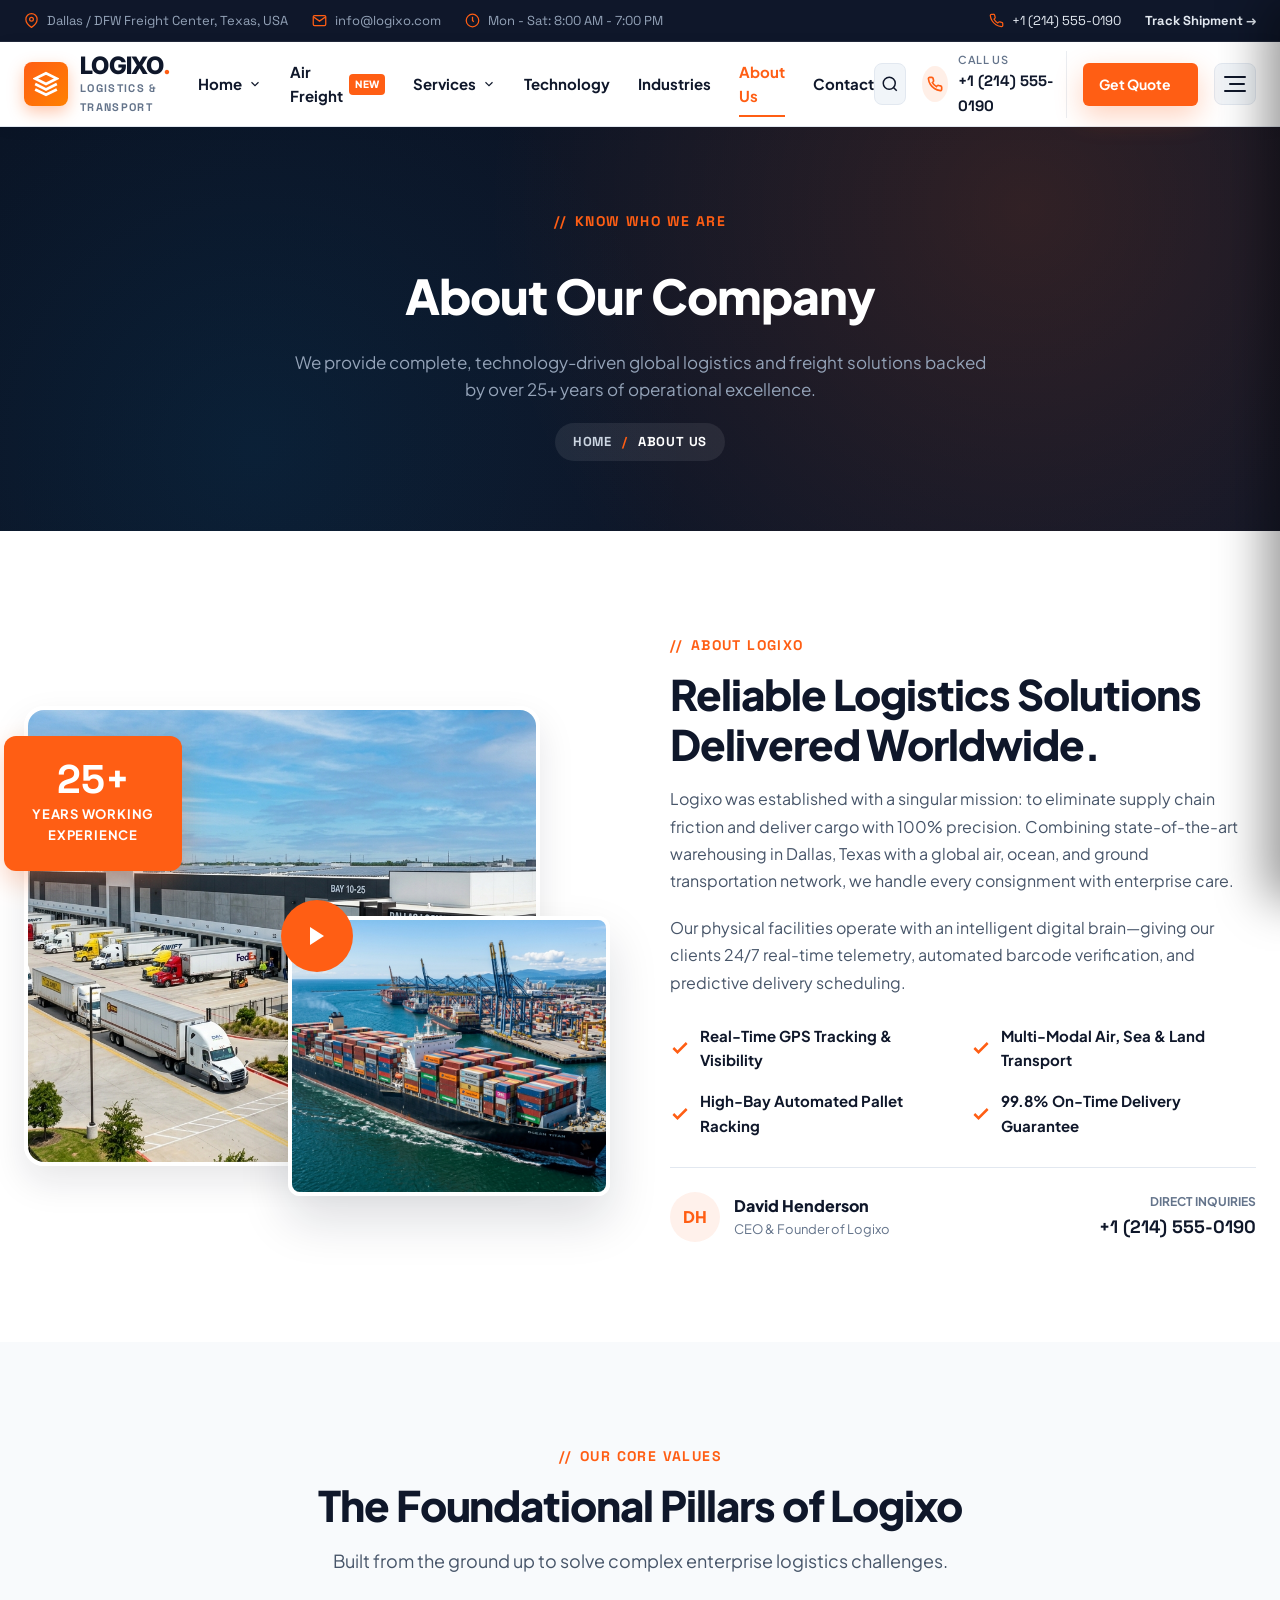
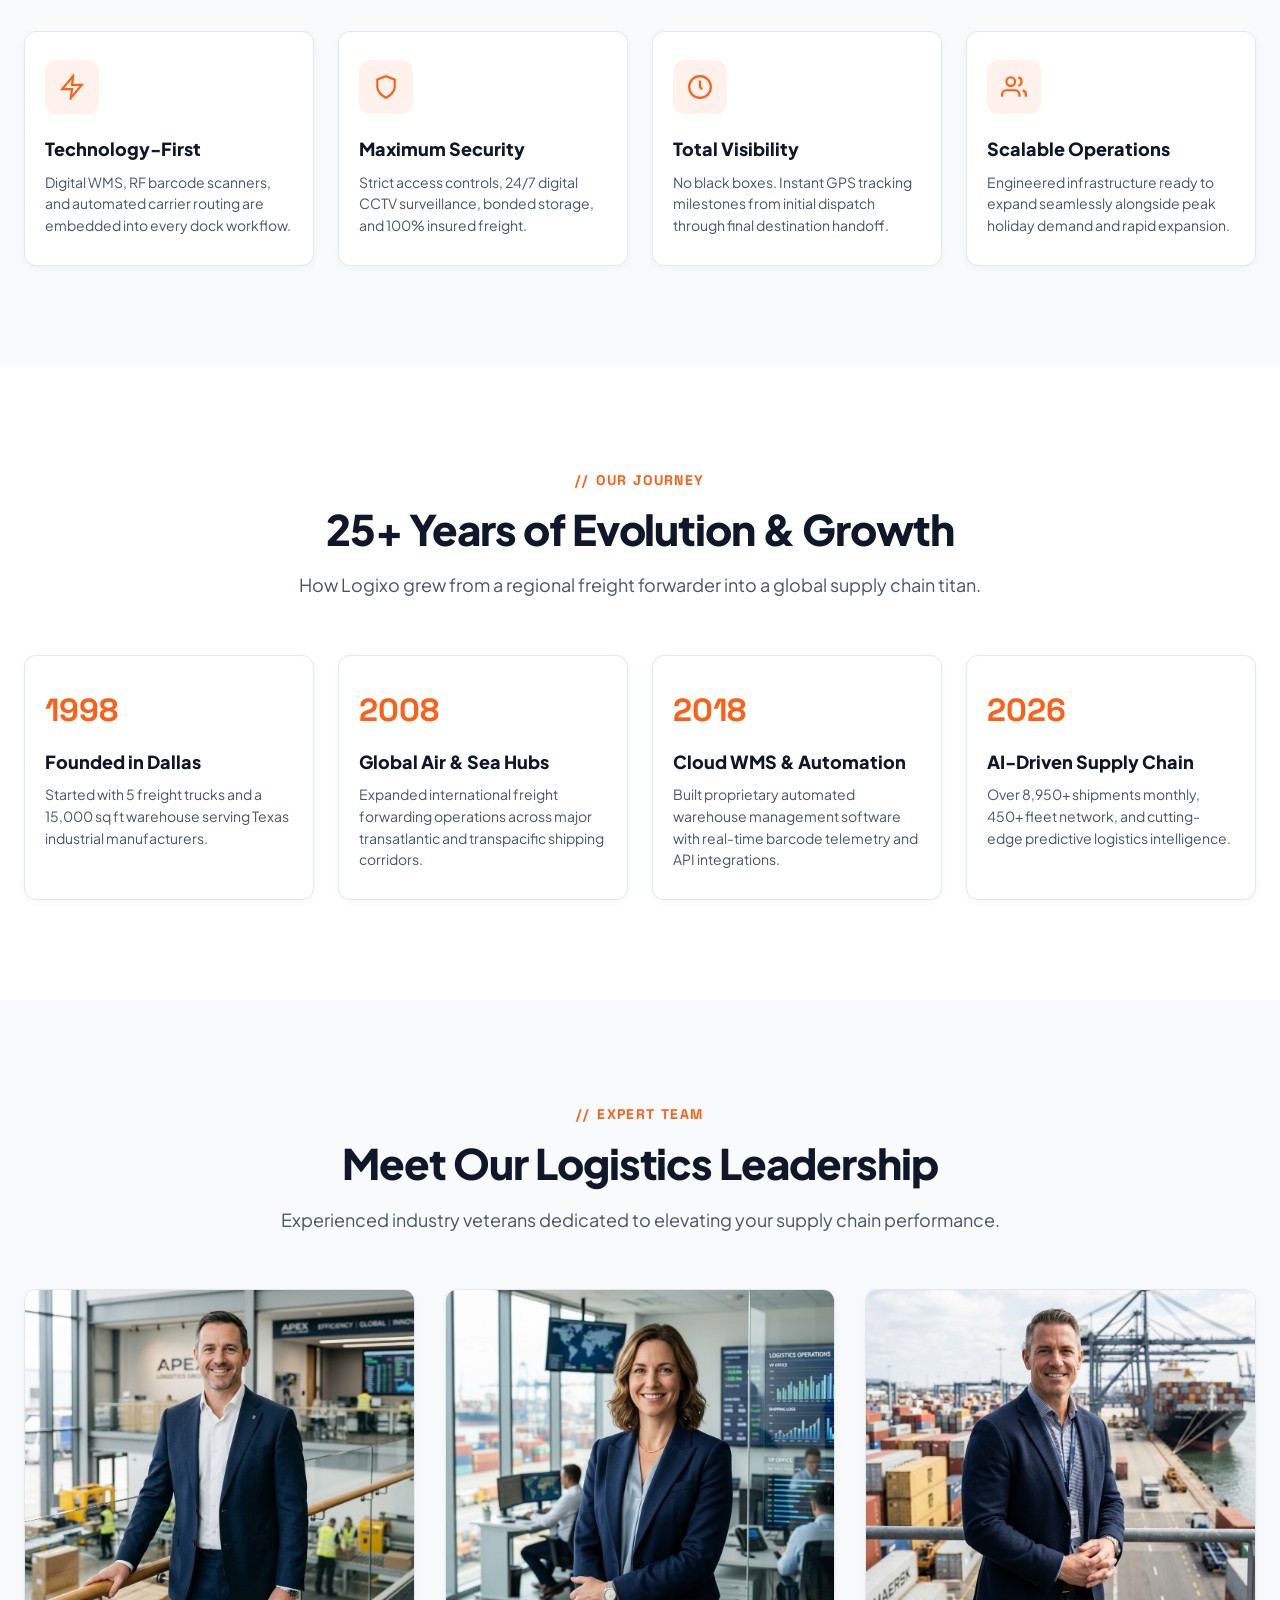
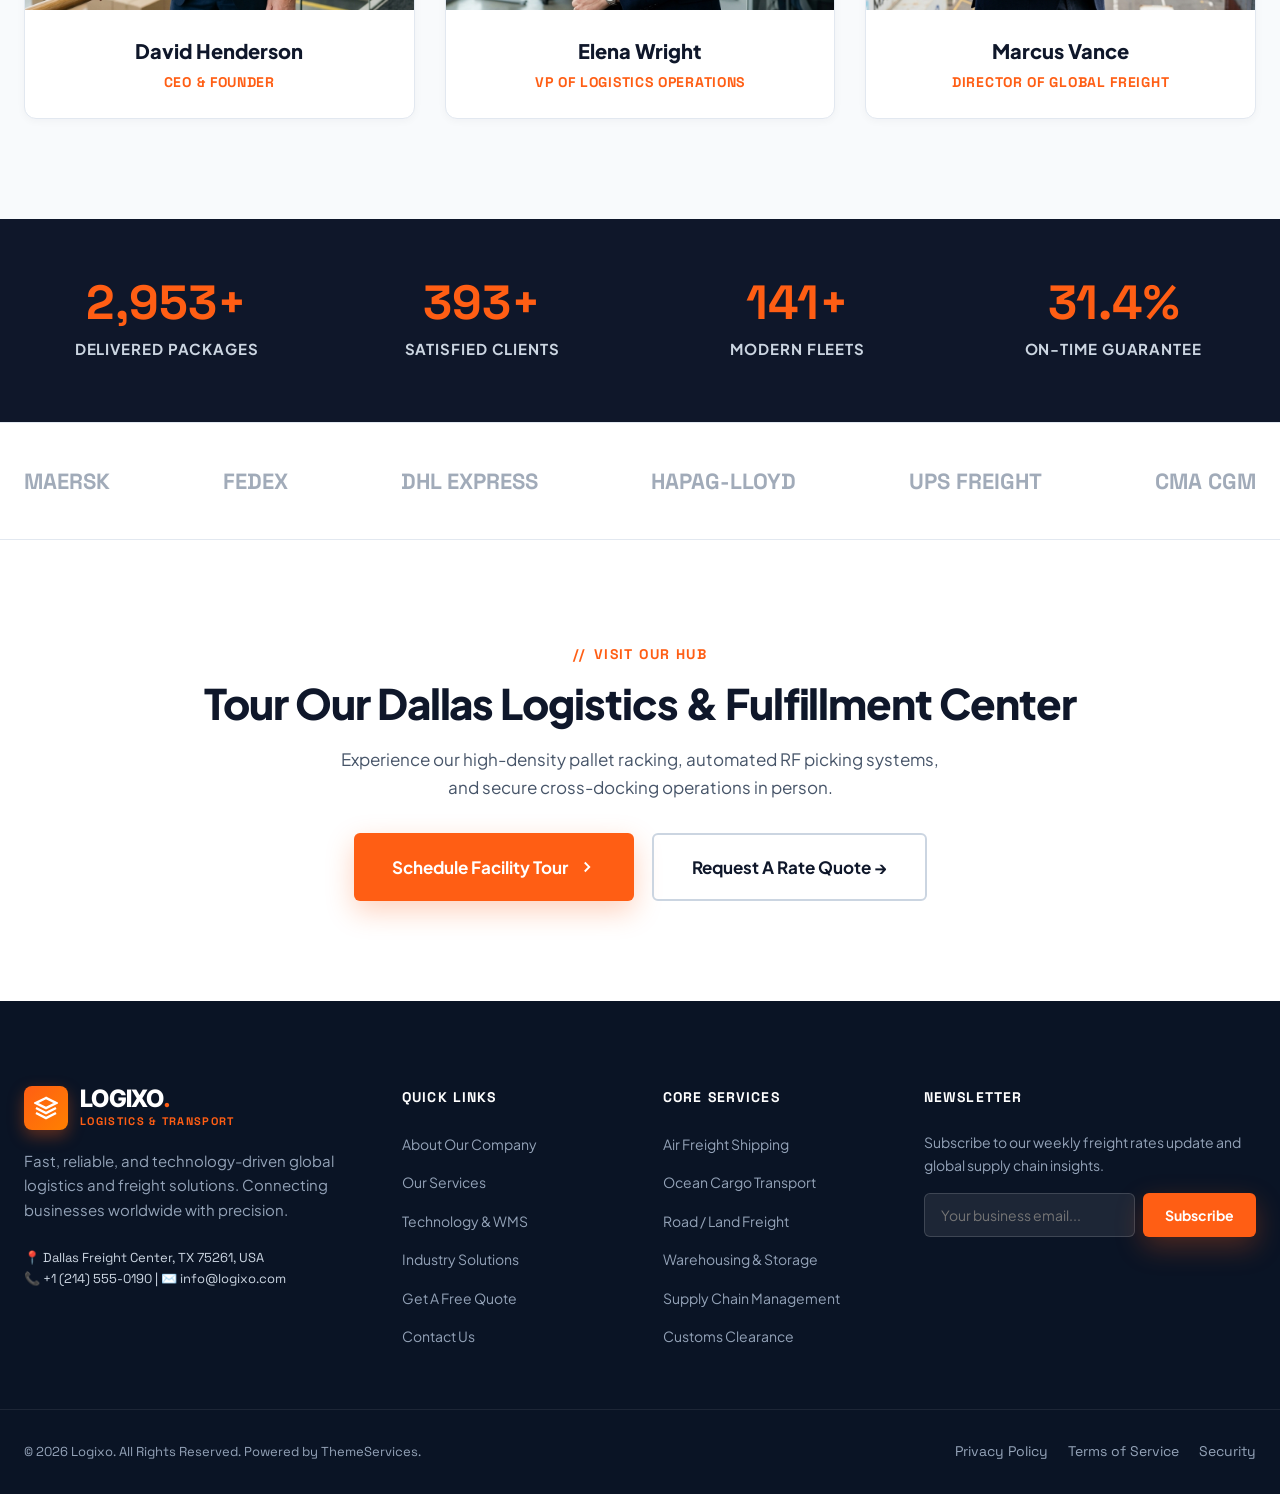
==== about.html @ 50c1a4bb "feat: Fix header UX, hover bridge, sticky transitions, responsive nav, and add FreightExpress Air Fr" ====
<!DOCTYPE html>
<html lang="en">
<head>
  <meta charset="UTF-8">
  <meta name="viewport" content="width=device-width, initial-scale=1.0">
  <title>About Us | Logixo - Logistics & Transportation HTML Template</title>
  <meta name="description" content="Logixo is a premier global logistics, freight forwarding, and warehousing provider with over 25+ years of dedicated supply chain expertise.">
  <link rel="stylesheet" href="css/style.css">
  <link rel="icon" type="image/svg+xml" href="data:image/svg+xml,<svg xmlns='http://www.w3.org/2000/svg' viewBox='0 0 24 24' fill='%23FF5E14'><path d='M20 7l-8-4-8 4 8 4 8-4zm0 6l-8 4-8-4m16 4l-8 4-8-4'/></svg>">
</head>
<body>

  <!-- ================= TOPBAR ================= -->
  <aside class="topbar">
    <div class="container topbar-content">
      <div class="topbar-left">
        <div class="topbar-item">
          <svg viewBox="0 0 24 24" fill="none" stroke="currentColor" stroke-width="2"><path d="M21 10c0 7-9 13-9 13s-9-6-9-13a9 9 0 0118 0z"></path><circle cx="12" cy="10" r="3"></circle></svg>
          <span>Dallas / DFW Freight Center, Texas, USA</span>
        </div>
        <div class="topbar-item">
          <svg viewBox="0 0 24 24" fill="none" stroke="currentColor" stroke-width="2"><path d="M4 4h16c1.1 0 2 .9 2 2v12c0 1.1-.9 2-2 2H4c-1.1 0-2-.9-2-2V6c0-1.1.9-2 2-2z"></path><polyline points="22,6 12,13 2,6"></polyline></svg>
          <span>info@logixo.com</span>
        </div>
        <div class="topbar-item">
          <svg viewBox="0 0 24 24" fill="none" stroke="currentColor" stroke-width="2"><circle cx="12" cy="12" r="10"></circle><polyline points="12 6 12 12 14 14"></polyline></svg>
          <span>Mon - Sat: 8:00 AM - 7:00 PM</span>
        </div>
      </div>
      <div class="topbar-right">
        <div class="topbar-item">
          <svg viewBox="0 0 24 24" fill="none" stroke="currentColor" stroke-width="2"><path d="M22 16.92v3a2 2 0 01-2.18 2 19.79 19.79 0 01-8.63-3.07 19.5 19.5 0 01-6-6 19.79 19.79 0 01-3.07-8.67A2 2 0 014.11 2h3a2 2 0 012 1.72 12.84 12.84 0 00.7 2.81 2 2 0 01-.45 2.11L8.09 9.91a16 16 0 006 6l1.27-1.27a2 2 0 012.11-.45 12.84 12.84 0 002.81.7A2 2 0 0122 16.92z"></path></svg>
          <a href="tel:+12145550190" class="topbar-link">+1 (214) 555-0190</a>
        </div>
        <a href="quote.html" class="topbar-link highlight-primary" style="font-weight: 700;">Track Shipment &rarr;</a>
      </div>
    </div>
  </aside>

  <!-- ================= MAIN HEADER NAVIGATION ================= -->
  <header class="site-header">
    <div class="container navbar">
      <a href="index.html" class="brand-logo" aria-label="Logixo Home">
        <div class="logo-icon">
          <svg width="26" height="26" viewBox="0 0 24 24" fill="none" stroke="currentColor" stroke-width="2.5"><polygon points="12 2 2 7 12 12 22 7 12 2"></polygon><polyline points="2 17 12 22 22 17"></polyline><polyline points="2 12 12 17 22 12"></polyline></svg>
        </div>
        <div class="logo-text">
          <span class="logo-title">LOGIXO<span>.</span></span>
          <span class="logo-subtitle">Logistics & Transport</span>
        </div>
      </a>

      <nav class="nav-menu" aria-label="Primary Navigation">
        <div class="nav-item-has-dropdown">
          <a href="index.html" class="nav-link">
            Home
            <svg width="14" height="14" viewBox="0 0 24 24" fill="none" stroke="currentColor" stroke-width="2"><polyline points="6 9 12 15 18 9"></polyline></svg>
          </a>
          <div class="nav-dropdown">
            <a href="index.html" class="nav-dropdown-item">Main Home (Logixo Layout)</a>
            <a href="air-freight.html" class="nav-dropdown-item">Air Freight (FreightExpress Layout)</a>
            <a href="services.html#ocean" class="nav-dropdown-item">Ocean Cargo Shipping</a>
            <a href="services.html#road" class="nav-dropdown-item">Road & Land Transport</a>
          </div>
        </div>

        <a href="air-freight.html" class="nav-link">
          Air Freight
          <span class="nav-badge-hot">New</span>
        </a>

        <div class="nav-item-has-dropdown">
          <a href="services.html" class="nav-link">
            Services
            <svg width="14" height="14" viewBox="0 0 24 24" fill="none" stroke="currentColor" stroke-width="2"><polyline points="6 9 12 15 18 9"></polyline></svg>
          </a>
          <div class="nav-dropdown">
            <a href="air-freight.html" class="nav-dropdown-item">Air Freight Transportation</a>
            <a href="services.html#ocean" class="nav-dropdown-item">Ocean Cargo Shipping</a>
            <a href="services.html#road" class="nav-dropdown-item">Road / Land Transport</a>
            <a href="services.html#warehousing" class="nav-dropdown-item">Warehousing & Storage</a>
            <a href="services.html#supplychain" class="nav-dropdown-item">Supply Chain Management</a>
            <a href="services.html#brokerage" class="nav-dropdown-item">Customs Brokerage</a>
          </div>
        </div>

        <a href="technology.html" class="nav-link">Technology</a>
        <a href="industries.html" class="nav-link">Industries</a>
        <a href="about.html" class="nav-link active">About Us</a>
        <a href="contact.html" class="nav-link">Contact</a>
      </nav>

      <div class="header-actions">
        <!-- Search Trigger Button -->
        <button class="header-icon-btn header-search-btn" id="headerSearchBtn" aria-label="Search">
          <svg width="18" height="18" viewBox="0 0 24 24" fill="none" stroke="currentColor" stroke-width="2"><circle cx="11" cy="11" r="8"></circle><line x1="21" y1="21" x2="16.65" y2="16.65"></line></svg>
        </button>

        <!-- Hotline Phone -->
        <div class="header-phone-box">
          <div class="header-phone-icon">
            <svg width="16" height="16" viewBox="0 0 24 24" fill="none" stroke="currentColor" stroke-width="2.5"><path d="M22 16.92v3a2 2 0 01-2.18 2 19.79 19.79 0 01-8.63-3.07 19.5 19.5 0 01-6-6 19.79 19.79 0 01-3.07-8.67A2 2 0 014.11 2h3a2 2 0 012 1.72 12.84 12.84 0 00.7 2.81 2 2 0 01-.45 2.11L8.09 9.91a16 16 0 006 6l1.27-1.27a2 2 0 012.11-.45 12.84 12.84 0 002.81.7A2 2 0 0122 16.92z"></path></svg>
          </div>
          <div class="header-phone-text">
            <span class="phone-label">Call Us</span>
            <a href="tel:+12145550190" class="phone-number">+1 (214) 555-0190</a>
          </div>
        </div>

        <a href="quote.html" class="btn btn-primary btn-sm">
          <span>Get Quote</span>
          <svg width="14" height="14" viewBox="0 0 24 24" fill="none" stroke="currentColor" stroke-width="2.5"><polyline points="9 18 15 12 9 6"></polyline></svg>
        </a>

        <!-- Side-Area Hamburger Drawer Trigger -->
        <button class="header-icon-btn side-toggle-btn" id="sideAreaToggle" aria-label="Open Side Panel">
          <span class="side-toggle-line"></span>
          <span class="side-toggle-line"></span>
          <span class="side-toggle-line"></span>
        </button>

        <button class="mobile-menu-btn" id="mobileMenuToggle" aria-label="Toggle navigation">
          <svg width="24" height="24" viewBox="0 0 24 24" fill="none" stroke="currentColor" stroke-width="2"><line x1="3" y1="12" x2="21" y2="12"></line><line x1="3" y1="6" x2="21" y2="6"></line><line x1="3" y1="18" x2="21" y2="18"></line></svg>
        </button>
      </div>
    </div>
  </header>

  <!-- ================= SEARCH MODAL OVERLAY ================= -->
  <div class="search-modal-overlay" id="searchModalOverlay">
    <div class="search-modal-container">
      <button class="search-modal-close-btn" id="searchModalClose" aria-label="Close Search">
        <svg width="20" height="20" viewBox="0 0 24 24" fill="none" stroke="currentColor" stroke-width="2"><line x1="18" y1="6" x2="6" y2="18"></line><line x1="6" y1="6" x2="18" y2="18"></line></svg>
      </button>
      <form id="headerSearchForm">
        <div class="search-input-group">
          <input type="text" class="search-input-field" id="headerSearchInput" placeholder="Search logistics services, flights, ocean tracking..." autocomplete="off">
          <button type="submit" class="search-submit-btn" aria-label="Submit search">
            <svg width="28" height="28" viewBox="0 0 24 24" fill="none" stroke="currentColor" stroke-width="2.5"><circle cx="11" cy="11" r="8"></circle><line x1="21" y1="21" x2="16.65" y2="16.65"></line></svg>
          </button>
        </div>
      </form>
      <div class="search-suggestions">
        <span style="color: #FFFFFF; font-size: 0.8125rem; font-weight: 700; text-transform: uppercase;">Popular:</span>
        <button class="search-suggestion-pill">Air Freight</button>
        <button class="search-suggestion-pill">Ocean Cargo</button>
        <button class="search-suggestion-pill">Warehousing</button>
        <button class="search-suggestion-pill">Instant Quote</button>
      </div>
    </div>
  </div>

  <!-- ================= SIDE-AREA SLIDING DRAWER ================= -->
  <div class="side-area-backdrop" id="sideAreaBackdrop"></div>
  <aside class="side-area-drawer" id="sideAreaDrawer">
    <div>
      <button class="side-area-close-btn" id="sideAreaClose" aria-label="Close Side Drawer">
        <svg width="20" height="20" viewBox="0 0 24 24" fill="none" stroke="currentColor" stroke-width="2"><line x1="18" y1="6" x2="6" y2="18"></line><line x1="6" y1="6" x2="18" y2="18"></line></svg>
      </button>

      <div class="side-area-header">
        <div class="brand-logo">
          <div class="logo-icon">
            <svg width="24" height="24" viewBox="0 0 24 24" fill="none" stroke="currentColor" stroke-width="2.5"><polygon points="12 2 2 7 12 12 22 7 12 2"></polygon><polyline points="2 17 12 22 22 17"></polyline><polyline points="2 12 12 17 22 12"></polyline></svg>
          </div>
          <div class="logo-text">
            <span class="logo-title">LOGIXO<span>.</span></span>
          </div>
        </div>
        <p class="side-area-description">
          Global supply chain management, next-gen air express logistics, high-capacity ocean shipping, and smart WMS warehousing.
        </p>
      </div>

      <nav class="side-area-nav">
        <a href="index.html"><span>Main Home (Logixo)</span> <span>&rarr;</span></a>
        <a href="air-freight.html" style="color: var(--color-primary);"><span>Air Freight (FreightExpress)</span> <span>&rarr;</span></a>
        <a href="services.html"><span>Services Directory</span> <span>&rarr;</span></a>
        <a href="technology.html"><span>Autonomous AI Technology</span> <span>&rarr;</span></a>
        <a href="industries.html"><span>Industry Solutions</span> <span>&rarr;</span></a>
        <a href="about.html"><span>About Leadership Team</span> <span>&rarr;</span></a>
        <a href="contact.html"><span>Contact & Support</span> <span>&rarr;</span></a>
      </nav>

      <div class="side-area-contact-box">
        <div class="side-area-contact-title">Headquarters</div>
        <div class="side-area-contact-item">
          <svg width="16" height="16" viewBox="0 0 24 24" fill="none" stroke="currentColor" stroke-width="2"><path d="M21 10c0 7-9 13-9 13s-9-6-9-13a9 9 0 0118 0z"></path><circle cx="12" cy="10" r="3"></circle></svg>
          <span>DFW Airport Cargo Gateway, Dallas, TX 75261</span>
        </div>
        <div class="side-area-contact-item">
          <svg width="16" height="16" viewBox="0 0 24 24" fill="none" stroke="currentColor" stroke-width="2"><path d="M22 16.92v3a2 2 0 01-2.18 2 19.79 19.79 0 01-8.63-3.07 19.5 19.5 0 01-6-6 19.79 19.79 0 01-3.07-8.67A2 2 0 014.11 2h3a2 2 0 012 1.72 12.84 12.84 0 00.7 2.81 2 2 0 01-.45 2.11L8.09 9.91a16 16 0 006 6l1.27-1.27a2 2 0 012.11-.45 12.84 12.84 0 002.81.7A2 2 0 0122 16.92z"></path></svg>
          <a href="tel:+12145550190" style="color: #FFFFFF; font-weight: 700;">+1 (214) 555-0190</a>
        </div>
        <div class="side-area-contact-item">
          <svg width="16" height="16" viewBox="0 0 24 24" fill="none" stroke="currentColor" stroke-width="2"><path d="M4 4h16c1.1 0 2 .9 2 2v12c0 1.1-.9 2-2 2H4c-1.1 0-2-.9-2-2V6c0-1.1.9-2 2-2z"></path><polyline points="22,6 12,13 2,6"></polyline></svg>
          <span>info@logixo.com</span>
        </div>
      </div>
    </div>

    <div>
      <div class="side-area-socials">
        <a href="https://linkedin.com" target="_blank" class="side-social-link" aria-label="LinkedIn">
          <svg width="16" height="16" viewBox="0 0 24 24" fill="none" stroke="currentColor" stroke-width="2"><path d="M16 8a6 6 0 0 1 6 6v7h-4v-7a2 2 0 0 0-2-2 2 2 0 0 0-2 2v7h-4v-7a6 6 0 0 1 6-6z"></path><rect x="2" y="9" width="4" height="12"></rect><circle cx="4" cy="4" r="2"></circle></svg>
        </a>
        <a href="https://instagram.com" target="_blank" class="side-social-link" aria-label="Instagram">
          <svg width="16" height="16" viewBox="0 0 24 24" fill="none" stroke="currentColor" stroke-width="2"><rect x="2" y="2" width="20" height="20" rx="5" ry="5"></rect><path d="M16 11.37A4 4 0 1 1 12.63 8 4 4 0 0 1 16 11.37z"></path><line x1="17.5" y1="6.5" x2="17.51" y2="6.5"></line></svg>
        </a>
        <a href="https://facebook.com" target="_blank" class="side-social-link" aria-label="Facebook">
          <svg width="16" height="16" viewBox="0 0 24 24" fill="none" stroke="currentColor" stroke-width="2"><path d="M18 2h-3a5 5 0 0 0-5 5v3H7v4h3v8h4v-8h3l1-4h-4V7a1 1 0 0 1 1-1h3z"></path></svg>
        </a>
      </div>
      <div style="font-size: 0.75rem; color: #64748B; margin-top: 15px;">
        © 2026 Logixo & Warenite. All rights reserved.
      </div>
    </div>
  </aside>

  <!-- Mobile Drawer -->
  <div class="mobile-nav-backdrop" id="mobileNavBackdrop"></div>
  <aside class="mobile-nav-drawer" id="mobileNavDrawer">
    <div style="display: flex; justify-content: space-between; align-items: center;">
      <div class="brand-logo"><span class="logo-title">LOGIXO<span>.</span></span></div>
      <button id="mobileMenuClose" style="background: none; color: var(--color-secondary); cursor: pointer;">
        <svg width="24" height="24" viewBox="0 0 24 24" fill="none" stroke="currentColor" stroke-width="2"><line x1="18" y1="6" x2="6" y2="18"></line><line x1="6" y1="6" x2="18" y2="18"></line></svg>
      </button>
    </div>
    <div style="display: flex; flex-direction: column; gap: 18px; margin-top: 20px;">
      <a href="index.html" class="nav-link">Home (Logixo)</a>
      <a href="air-freight.html" class="nav-link" style="color: var(--color-primary); font-weight: 800;">Air Freight (FreightExpress)</a>
      <a href="services.html" class="nav-link">Services</a>
      <a href="technology.html" class="nav-link">Technology</a>
      <a href="industries.html" class="nav-link">Industries</a>
      <a href="about.html" class="nav-link active">About Us</a>
      <a href="contact.html" class="nav-link">Contact</a>
      <a href="quote.html" class="btn btn-primary" style="margin-top: 10px;">Get a Quote</a>
    </div>
  </aside>

  <!-- ================= INNER PAGE BANNER ================= -->
  <section class="page-header-banner">
    <div class="container page-header-content">
      <div class="sub-title-tag" style="justify-content: center;">
        <span class="tag-slash">//</span> KNOW WHO WE ARE
      </div>
      <h1 class="page-header-title">About Our Company</h1>
      <p class="page-header-desc">
        We provide complete, technology-driven global logistics and freight solutions backed by over 25+ years of operational excellence.
      </p>
      <div class="breadcrumb-trail">
        <a href="index.html">Home</a>
        <span>/</span>
        <span style="color: #FFFFFF;">About Us</span>
      </div>
    </div>
  </section>

  <!-- ================= 01. ABOUT MAIN SECTION ================= -->
  <section class="section-padding about-section">
    <div class="container about-grid">
      <!-- Dual Image Stack with 25+ Experience Box -->
      <div class="about-img-stack reveal">
        <img src="images/dallas_facility.jpg" alt="Logixo Logistics Distribution Center" class="about-main-img">
        <img src="images/logixo_ocean.jpg" alt="Ocean Container Cargo Ship" class="about-sub-img">
        
        <!-- Video Play Trigger -->
        <button class="video-play-btn" aria-label="Play Facility Video Tour">
          <svg width="24" height="24" viewBox="0 0 24 24" fill="currentColor"><polygon points="5 3 19 12 5 21 5 3"></polygon></svg>
        </button>

        <div class="about-experience-box">
          <div class="about-exp-num">25+</div>
          <div class="about-exp-text">Years Working<br>Experience</div>
        </div>
      </div>

      <!-- Content -->
      <div>
        <div class="sub-title-tag">
          <span class="tag-slash">//</span> ABOUT LOGIXO
        </div>
        <h2 class="section-title">Reliable Logistics Solutions Delivered Worldwide.</h2>
        <p style="color: var(--color-text-body); line-height: 1.7; margin-bottom: 20px;">
          Logixo was established with a singular mission: to eliminate supply chain friction and deliver cargo with 100% precision. Combining state-of-the-art warehousing in Dallas, Texas with a global air, ocean, and ground transportation network, we handle every consignment with enterprise care.
        </p>
        <p style="color: var(--color-text-body); line-height: 1.7; margin-bottom: 24px;">
          Our physical facilities operate with an intelligent digital brain—giving our clients 24/7 real-time telemetry, automated barcode verification, and predictive delivery scheduling.
        </p>

        <div class="about-feature-list">
          <div class="about-feature-item">
            <svg viewBox="0 0 24 24" fill="none" stroke="currentColor" stroke-width="3"><polyline points="20 6 9 17 4 12"></polyline></svg>
            <span>Real-Time GPS Tracking & Visibility</span>
          </div>
          <div class="about-feature-item">
            <svg viewBox="0 0 24 24" fill="none" stroke="currentColor" stroke-width="3"><polyline points="20 6 9 17 4 12"></polyline></svg>
            <span>Multi-Modal Air, Sea & Land Transport</span>
          </div>
          <div class="about-feature-item">
            <svg viewBox="0 0 24 24" fill="none" stroke="currentColor" stroke-width="3"><polyline points="20 6 9 17 4 12"></polyline></svg>
            <span>High-Bay Automated Pallet Racking</span>
          </div>
          <div class="about-feature-item">
            <svg viewBox="0 0 24 24" fill="none" stroke="currentColor" stroke-width="3"><polyline points="20 6 9 17 4 12"></polyline></svg>
            <span>99.8% On-Time Delivery Guarantee</span>
          </div>
        </div>

        <div class="about-author-bar">
          <div class="author-info">
            <div class="author-avatar">DH</div>
            <div class="author-details">
              <h4>David Henderson</h4>
              <p>CEO & Founder of Logixo</p>
            </div>
          </div>
          <div style="text-align: right;">
            <div style="font-size: 0.75rem; color: var(--color-text-muted); text-transform: uppercase; font-weight: 700;">Direct Inquiries</div>
            <a href="tel:+12145550190" style="font-family: var(--font-tech); font-size: 1.125rem; font-weight: 800; color: var(--color-text-main);">+1 (214) 555-0190</a>
          </div>
        </div>
      </div>
    </div>
  </section>

  <!-- ================= 02. CORE VALUES / 4 PILLARS ================= -->
  <section class="section-padding bg-light">
    <div class="container">
      <div class="section-header">
        <div class="sub-title-tag">
          <span class="tag-slash">//</span> OUR CORE VALUES
        </div>
        <h2 class="section-title">The Foundational Pillars of Logixo</h2>
        <p class="section-subtitle">
          Built from the ground up to solve complex enterprise logistics challenges.
        </p>
      </div>

      <div style="display: grid; grid-template-columns: repeat(4, 1fr); gap: 24px;">
        <div class="timeline-card">
          <div class="industry-icon-wrap">
            <svg width="26" height="26" viewBox="0 0 24 24" fill="none" stroke="currentColor" stroke-width="2"><polygon points="13 2 3 14 12 14 11 22 21 10 12 10 13 2"></polygon></svg>
          </div>
          <h4>Technology-First</h4>
          <p>Digital WMS, RF barcode scanners, and automated carrier routing are embedded into every dock workflow.</p>
        </div>

        <div class="timeline-card">
          <div class="industry-icon-wrap">
            <svg width="26" height="26" viewBox="0 0 24 24" fill="none" stroke="currentColor" stroke-width="2"><path d="M12 22s8-4 8-10V5l-8-3-8 3v7c0 6 8 10 8 10z"></path></svg>
          </div>
          <h4>Maximum Security</h4>
          <p>Strict access controls, 24/7 digital CCTV surveillance, bonded storage, and 100% insured freight.</p>
        </div>

        <div class="timeline-card">
          <div class="industry-icon-wrap">
            <svg width="26" height="26" viewBox="0 0 24 24" fill="none" stroke="currentColor" stroke-width="2"><circle cx="12" cy="12" r="10"></circle><polyline points="12 6 12 12 14 14"></polyline></svg>
          </div>
          <h4>Total Visibility</h4>
          <p>No black boxes. Instant GPS tracking milestones from initial dispatch through final destination handoff.</p>
        </div>

        <div class="timeline-card">
          <div class="industry-icon-wrap">
            <svg width="26" height="26" viewBox="0 0 24 24" fill="none" stroke="currentColor" stroke-width="2"><path d="M17 21v-2a4 4 0 0 0-4-4H5a4 4 0 0 0-4 4v2"></path><circle cx="9" cy="7" r="4"></circle><path d="M23 21v-2a4 4 0 0 0-3-3.87"></path><path d="M16 3.13a4 4 0 0 1 0 7.75"></path></svg>
          </div>
          <h4>Scalable Operations</h4>
          <p>Engineered infrastructure ready to expand seamlessly alongside peak holiday demand and rapid expansion.</p>
        </div>
      </div>
    </div>
  </section>

  <!-- ================= 03. COMPANY HISTORY TIMELINE ================= -->
  <section class="section-padding bg-white">
    <div class="container">
      <div class="section-header">
        <div class="sub-title-tag">
          <span class="tag-slash">//</span> OUR JOURNEY
        </div>
        <h2 class="section-title">25+ Years of Evolution & Growth</h2>
        <p class="section-subtitle">
          How Logixo grew from a regional freight forwarder into a global supply chain titan.
        </p>
      </div>

      <div class="timeline-grid">
        <div class="timeline-card">
          <div class="timeline-year">1998</div>
          <h4>Founded in Dallas</h4>
          <p>Started with 5 freight trucks and a 15,000 sq ft warehouse serving Texas industrial manufacturers.</p>
        </div>

        <div class="timeline-card">
          <div class="timeline-year">2008</div>
          <h4>Global Air & Sea Hubs</h4>
          <p>Expanded international freight forwarding operations across major transatlantic and transpacific shipping corridors.</p>
        </div>

        <div class="timeline-card">
          <div class="timeline-year">2018</div>
          <h4>Cloud WMS & Automation</h4>
          <p>Built proprietary automated warehouse management software with real-time barcode telemetry and API integrations.</p>
        </div>

        <div class="timeline-card">
          <div class="timeline-year">2026</div>
          <h4>AI-Driven Supply Chain</h4>
          <p>Over 8,950+ shipments monthly, 450+ fleet network, and cutting-edge predictive logistics intelligence.</p>
        </div>
      </div>
    </div>
  </section>

  <!-- ================= 04. EXPERT LEADERSHIP TEAM ================= -->
  <section class="section-padding bg-light">
    <div class="container">
      <div class="section-header">
        <div class="sub-title-tag">
          <span class="tag-slash">//</span> EXPERT TEAM
        </div>
        <h2 class="section-title">Meet Our Logistics Leadership</h2>
        <p class="section-subtitle">
          Experienced industry veterans dedicated to elevating your supply chain performance.
        </p>
      </div>

      <div class="team-grid">
        <!-- Team 1 -->
        <div class="team-card">
          <div class="team-img-wrap">
            <img src="images/team_ceo.jpg" alt="David Henderson - CEO & Founder">
          </div>
          <div class="team-info">
            <h4>David Henderson</h4>
            <p>CEO & Founder</p>
          </div>
        </div>

        <!-- Team 2 -->
        <div class="team-card">
          <div class="team-img-wrap">
            <img src="images/team_coo.jpg" alt="Elena Wright - VP Operations">
          </div>
          <div class="team-info">
            <h4>Elena Wright</h4>
            <p>VP of Logistics Operations</p>
          </div>
        </div>

        <!-- Team 3 -->
        <div class="team-card">
          <div class="team-img-wrap">
            <img src="images/team_freight.jpg" alt="Marcus Vance - Director of Freight">
          </div>
          <div class="team-info">
            <h4>Marcus Vance</h4>
            <p>Director of Global Freight</p>
          </div>
        </div>
      </div>
    </div>
  </section>

  <!-- ================= 05. MILESTONE COUNTER STRIP ================= -->
  <section class="counter-strip">
    <div class="container counter-grid">
      <div class="counter-item">
        <div class="counter-num">8,950+</div>
        <div class="counter-lbl">Delivered Packages</div>
      </div>
      <div class="counter-item">
        <div class="counter-num">1,250+</div>
        <div class="counter-lbl">Satisfied Clients</div>
      </div>
      <div class="counter-item">
        <div class="counter-num">450+</div>
        <div class="counter-lbl">Modern Fleets</div>
      </div>
      <div class="counter-item">
        <div class="counter-num">99.8%</div>
        <div class="counter-lbl">On-Time Guarantee</div>
      </div>
    </div>
  </section>

  <!-- ================= 06. PARTNER LOGOS STRIP ================= -->
  <section class="partners-strip">
    <div class="container partners-grid">
      <div class="partner-logo-item">MAERSK</div>
      <div class="partner-logo-item">FEDEX</div>
      <div class="partner-logo-item">DHL EXPRESS</div>
      <div class="partner-logo-item">HAPAG-LLOYD</div>
      <div class="partner-logo-item">UPS FREIGHT</div>
      <div class="partner-logo-item">CMA CGM</div>
    </div>
  </section>

  <!-- ================= 07. TOUR FACILITY CTA ================= -->
  <section class="section-padding bg-white" style="text-align: center;">
    <div class="container">
      <div class="sub-title-tag" style="justify-content: center;">
        <span class="tag-slash">//</span> VISIT OUR HUB
      </div>
      <h2 class="section-title" style="margin-bottom: 16px;">Tour Our Dallas Logistics & Fulfillment Center</h2>
      <p style="color: var(--color-text-body); max-width: 620px; margin: 0 auto 32px; font-size: 1.0625rem;">
        Experience our high-density pallet racking, automated RF picking systems, and secure cross-docking operations in person.
      </p>
      <div style="display: flex; justify-content: center; gap: 18px; flex-wrap: wrap;">
        <a href="contact.html" class="btn btn-primary btn-lg">
          <span>Schedule Facility Tour</span>
          <svg width="18" height="18" viewBox="0 0 24 24" fill="none" stroke="currentColor" stroke-width="2.5"><polyline points="9 18 15 12 9 6"></polyline></svg>
        </a>
        <a href="quote.html" class="btn btn-outline btn-lg">
          <span>Request A Rate Quote &rarr;</span>
        </a>
      </div>
    </div>
  </section>

  <!-- ================= FOOTER ================= -->
  <footer class="site-footer">
    <div class="container footer-grid">
      <!-- Col 1: About -->
      <div class="footer-brand">
        <div class="brand-logo">
          <div class="logo-icon">
            <svg width="24" height="24" viewBox="0 0 24 24" fill="none" stroke="currentColor" stroke-width="2.5"><polygon points="12 2 2 7 12 12 22 7 12 2"></polygon><polyline points="2 17 12 22 22 17"></polyline><polyline points="2 12 12 17 22 12"></polyline></svg>
          </div>
          <div class="logo-text">
            <span class="logo-title" style="color: #FFFFFF;">LOGIXO<span>.</span></span>
            <span class="logo-subtitle" style="color: var(--color-primary);">Logistics & Transport</span>
          </div>
        </div>
        <p>
          Fast, reliable, and technology-driven global logistics and freight solutions. Connecting businesses worldwide with precision.
        </p>
        <div style="font-family: var(--font-tech); font-size: 0.8125rem; color: #CBD5E1;">
          📍 Dallas Freight Center, TX 75261, USA<br>
          📞 +1 (214) 555-0190 | ✉️ info@logixo.com
        </div>
      </div>

      <!-- Col 2: Quick Links -->
      <div class="footer-col">
        <h4>Quick Links</h4>
        <ul class="footer-links-list">
          <li><a href="about.html" class="footer-link">About Our Company</a></li>
          <li><a href="services.html" class="footer-link">Our Services</a></li>
          <li><a href="technology.html" class="footer-link">Technology & WMS</a></li>
          <li><a href="industries.html" class="footer-link">Industry Solutions</a></li>
          <li><a href="quote.html" class="footer-link">Get A Free Quote</a></li>
          <li><a href="contact.html" class="footer-link">Contact Us</a></li>
        </ul>
      </div>

      <!-- Col 3: Services -->
      <div class="footer-col">
        <h4>Core Services</h4>
        <ul class="footer-links-list">
          <li><a href="services.html#air" class="footer-link">Air Freight Shipping</a></li>
          <li><a href="services.html#ocean" class="footer-link">Ocean Cargo Transport</a></li>
          <li><a href="services.html#road" class="footer-link">Road / Land Freight</a></li>
          <li><a href="services.html#warehousing" class="footer-link">Warehousing & Storage</a></li>
          <li><a href="services.html#supplychain" class="footer-link">Supply Chain Management</a></li>
          <li><a href="services.html#brokerage" class="footer-link">Customs Clearance</a></li>
        </ul>
      </div>

      <!-- Col 4: Newsletter -->
      <div class="footer-col">
        <h4>Newsletter</h4>
        <p style="font-size: 0.875rem; color: #94A3B8; margin-bottom: 12px;">
          Subscribe to our weekly freight rates update and global supply chain insights.
        </p>
        <form class="footer-newsletter-form" onsubmit="event.preventDefault(); alert('Subscribed to Logixo Freight Briefing!');">
          <input type="email" class="footer-input" placeholder="Your business email..." required>
          <button type="submit" class="btn btn-primary btn-sm">Subscribe</button>
        </form>
      </div>
    </div>

    <!-- Bottom copyright -->
    <div class="container footer-bottom">
      <div>
        &copy; 2026 Logixo. All Rights Reserved. Powered by ThemeServices.
      </div>
      <div style="display: flex; gap: 20px;">
        <a href="#" class="footer-link">Privacy Policy</a>
        <a href="#" class="footer-link">Terms of Service</a>
        <a href="#" class="footer-link">Security</a>
      </div>
    </div>
  </footer>

  <!-- ================= VIDEO TOUR MODAL ================= -->
  <div class="video-modal-backdrop" id="videoModalBackdrop">
    <div class="video-modal-content">
      <button class="video-modal-close" id="videoModalClose" aria-label="Close Video">
        <svg width="20" height="20" viewBox="0 0 24 24" fill="none" stroke="currentColor" stroke-width="2.5"><line x1="18" y1="6" x2="6" y2="18"></line><line x1="6" y1="6" x2="18" y2="18"></line></svg>
      </button>
      <div style="position: relative; padding-bottom: 56.25%; height: 0; background: #0F172A; display: flex; align-items: center; justify-content: center;">
        <div style="position: absolute; top: 0; left: 0; width: 100%; height: 100%; display: flex; flex-direction: column; align-items: center; justify-content: center; color: #FFFFFF; padding: 30px; text-align: center;">
          <svg width="64" height="64" viewBox="0 0 24 24" fill="none" stroke="var(--color-primary)" stroke-width="2" style="margin-bottom: 16px;"><polygon points="5 3 19 12 5 21 5 3"></polygon></svg>
          <h3 style="font-size: 1.5rem; font-weight: 800; margin-bottom: 8px;">Logixo Dallas Hub Facility Walkthrough</h3>
          <p style="color: #94A3B8; max-width: 500px; font-size: 0.9375rem;">Interactive virtual tour showing high-bay automated racking, RF sorting zones, and 24/7 cross-dock distribution operations.</p>
        </div>
      </div>
    </div>
  </div>

  <!-- Back to Top Button -->
  <button class="back-to-top" id="backToTopBtn" aria-label="Scroll to top">
    <svg width="20" height="20" viewBox="0 0 24 24" fill="none" stroke="currentColor" stroke-width="2.5"><polyline points="18 15 12 9 6 15"></polyline></svg>
  </button>

  <script src="js/main.js"></script>
</body>
</html>
---- css/style.css ----
/* ==========================================================================
   LOGIXO - LOGISTICS & TRANSPORTATION HTML TEMPLATE
   ThemeServices Reference Design & Layout (Light Mode)
   ========================================================================== */

@import url('https://fonts.googleapis.com/css2?family=Inter+Tight:ital,wght@0,300;0,400;0,500;0,600;0,700;0,800;0,900;1,400;1,700&family=Plus+Jakarta+Sans:ital,wght@0,300;0,400;0,500;0,600;0,700;0,800;1,400;1,700&family=Sora:wght@300;400;500;600;700&family=Space+Grotesk:wght@500;600;700&family=JetBrains+Mono:wght@400;500&display=swap');

:root {
  /* Logixo Brand Colors */
  --color-primary: #FF5E14;              /* Logixo Signature Bright Orange */
  --color-primary-hover: #E04B06;
  --color-primary-light: #FFF1EB;
  --color-primary-soft: rgba(255, 94, 20, 0.1);
  --color-primary-glow: rgba(255, 94, 20, 0.3);

  --color-secondary: #0F172A;            /* Deep Navy Charcoal */
  --color-secondary-light: #1E293B;
  --color-accent-blue: #0284C7;          /* Freight Blue */

  /* FreightExpress Theme Palette */
  --fe-bg: #0E313A;                      /* FreightExpress signature dark teal */
  --fe-bg-card: #143C46;                 /* Slightly elevated card background */
  --fe-bg-card-hover: #1A4753;
  --fe-border: #316877;                  /* Cyan-teal border line */
  --fe-border-subtle: rgba(49, 104, 119, 0.35);
  --fe-text-main: #FFFFFF;               /* Bright white heading text */
  --fe-text-light: #B6CFD6;              /* Soft cyan-gray body text */
  --fe-accent: #FF5E14;                  /* Vibrant accent orange */
  --fe-accent-alt: #FCB900;              /* Golden amber accent */

  /* Backgrounds */
  --color-bg-body: #F8FAFC;              /* Luminous Light Canvas */
  --color-bg-white: #FFFFFF;             /* Pure White Surface */
  --color-bg-subtle: #F1F5F9;            /* Cool Slate */
  --color-bg-alt: #EDF2F7;               /* Alternating Section Background */
  --color-bg-dark: #0A1425;              /* Footer & Contrast Dark */

  /* Text Colors */
  --color-text-main: #0F172A;            /* High-contrast Heading Black */
  --color-text-body: #475569;            /* Crisp Body Slate */
  --color-text-muted: #64748B;           /* Secondary Muted */
  --color-text-light: #94A3B8;

  /* Borders & Dividers */
  --color-border: #E2E8F0;
  --color-border-hover: #CBD5E1;
  --color-border-primary: rgba(255, 94, 20, 0.3);

  /* Functional Status */
  --color-success: #10B981;
  --color-warning: #F59E0B;
  --color-danger: #EF4444;

  /* Typography */
  --font-main: 'Plus Jakarta Sans', -apple-system, BlinkMacSystemFont, sans-serif;
  --font-heading: 'Inter Tight', 'Plus Jakarta Sans', sans-serif;
  --font-body-fe: 'Sora', 'Plus Jakarta Sans', sans-serif;
  --font-tech: 'Space Grotesk', sans-serif;
  --font-code: 'JetBrains Mono', monospace;

  /* Elevation Shadows */
  --shadow-sm: 0 2px 8px rgba(15, 23, 42, 0.04);
  --shadow-md: 0 8px 24px rgba(15, 23, 42, 0.08);
  --shadow-lg: 0 16px 36px rgba(15, 23, 42, 0.1);
  --shadow-xl: 0 24px 50px rgba(15, 23, 42, 0.14);
  --shadow-primary: 0 10px 28px rgba(255, 94, 20, 0.28);
  --shadow-card-hover: 0 20px 45px rgba(15, 23, 42, 0.12);

  /* Layout */
  --container-width: 1280px;
  --header-height: 84px;
  --radius-sm: 6px;
  --radius-md: 12px;
  --radius-lg: 20px;
  --radius-full: 9999px;

  /* Transitions */
  --transition-fast: 0.2s cubic-bezier(0.4, 0, 0.2, 1);
  --transition-smooth: 0.35s cubic-bezier(0.16, 1, 0.3, 1);
}

/* --- Reset & Base --- */
*, *::before, *::after {
  box-sizing: border-box;
  margin: 0;
  padding: 0;
}

html {
  font-size: 16px;
  scroll-behavior: smooth;
  -webkit-font-smoothing: antialiased;
}

body {
  font-family: var(--font-main);
  background-color: var(--color-bg-body);
  color: var(--color-text-body);
  line-height: 1.65;
  overflow-x: hidden;
}

img {
  max-width: 100%;
  height: auto;
  display: block;
}

a {
  color: inherit;
  text-decoration: none;
  transition: all var(--transition-fast);
}

ul, ol {
  list-style: none;
}

button, input, select, textarea {
  font-family: inherit;
  font-size: inherit;
  border: none;
  outline: none;
}

/* --- Container & Utilities --- */
.container {
  width: 100%;
  max-width: var(--container-width);
  margin-left: auto;
  margin-right: auto;
  padding-left: 24px;
  padding-right: 24px;
}

.section-padding {
  padding-top: 100px;
  padding-bottom: 100px;
}

.section-padding-sm {
  padding-top: 60px;
  padding-bottom: 60px;
}

.bg-white { background-color: var(--color-bg-white); }
.bg-light { background-color: var(--color-bg-body); }
.bg-subtle { background-color: var(--color-bg-subtle); }
.bg-alt { background-color: var(--color-bg-alt); }
.bg-dark { background-color: var(--color-bg-dark); color: #FFFFFF; }

/* --- Logixo Tagline & Subheading Style --- */
.sub-title-tag {
  display: inline-flex;
  align-items: center;
  gap: 8px;
  color: var(--color-primary);
  font-family: var(--font-tech);
  font-size: 0.875rem;
  font-weight: 800;
  text-transform: uppercase;
  letter-spacing: 0.1em;
  margin-bottom: 12px;
}

.sub-title-tag .tag-slash {
  font-weight: 900;
  color: var(--color-primary);
}

.section-header {
  text-align: center;
  max-width: 760px;
  margin: 0 auto 55px;
}

.section-header.text-left {
  text-align: left;
  margin-left: 0;
}

.section-title {
  font-size: 2.625rem;
  font-weight: 800;
  line-height: 1.2;
  letter-spacing: -0.025em;
  color: var(--color-text-main);
  margin-bottom: 16px;
}

.section-subtitle {
  font-size: 1.125rem;
  color: var(--color-text-body);
  line-height: 1.65;
}

.highlight-primary {
  color: var(--color-primary);
}

/* --- Buttons --- */
.btn {
  display: inline-flex;
  align-items: center;
  justify-content: center;
  gap: 10px;
  padding: 16px 32px;
  border-radius: var(--radius-sm);
  font-weight: 700;
  font-size: 0.9375rem;
  cursor: pointer;
  transition: all var(--transition-smooth);
  text-align: center;
  position: relative;
  overflow: hidden;
  white-space: nowrap;
}

.btn-primary {
  background-color: var(--color-primary);
  color: #FFFFFF;
  box-shadow: var(--shadow-primary);
}

.btn-primary:hover {
  background-color: var(--color-primary-hover);
  transform: translateY(-2px);
  box-shadow: 0 14px 34px rgba(255, 94, 20, 0.4);
}

.btn-dark {
  background-color: var(--color-secondary);
  color: #FFFFFF;
  box-shadow: var(--shadow-md);
}

.btn-dark:hover {
  background-color: var(--color-primary);
  transform: translateY(-2px);
}

.btn-outline {
  background: transparent;
  color: var(--color-text-main);
  border: 2px solid var(--color-border-hover);
}

.btn-outline:hover {
  background: var(--color-secondary);
  color: #FFFFFF;
  border-color: var(--color-secondary);
  transform: translateY(-2px);
}

.btn-white {
  background: #FFFFFF;
  color: var(--color-secondary);
  box-shadow: var(--shadow-md);
}

.btn-white:hover {
  background: var(--color-primary);
  color: #FFFFFF;
  transform: translateY(-2px);
}

.btn-sm {
  padding: 10px 22px;
  font-size: 0.875rem;
}

.btn-lg {
  padding: 18px 38px;
  font-size: 1.0625rem;
}

/* ==========================================================================
   TOPBAR & HEADER NAVIGATION
   ========================================================================== */
.topbar {
  background-color: var(--color-secondary);
  color: #94A3B8;
  font-size: 0.8125rem;
  padding: 10px 0;
  font-family: var(--font-tech);
  border-bottom: 1px solid rgba(255, 255, 255, 0.08);
}

.topbar-content {
  display: flex;
  align-items: center;
  justify-content: space-between;
}

.topbar-left, .topbar-right {
  display: flex;
  align-items: center;
  gap: 24px;
}

.topbar-item {
  display: flex;
  align-items: center;
  gap: 8px;
}

.topbar-item svg {
  width: 15px;
  height: 15px;
  color: var(--color-primary);
}

.topbar-link {
  color: #E2E8F0;
  transition: color var(--transition-fast);
}

.topbar-link:hover {
  color: var(--color-primary);
}

/* ==========================================================================
   HEADER & NAVIGATION DESIGN SYSTEM
   ========================================================================== */
.site-header {
  position: sticky;
  top: 0;
  left: 0;
  width: 100%;
  z-index: 1000;
  background-color: rgba(255, 255, 255, 0.95);
  backdrop-filter: blur(20px);
  -webkit-backdrop-filter: blur(20px);
  border-bottom: 1px solid var(--color-border);
  box-shadow: 0 2px 16px rgba(15, 23, 42, 0.04);
  transition: all 0.3s cubic-bezier(0.16, 1, 0.3, 1);
}

.site-header.scrolled {
  background-color: rgba(255, 255, 255, 0.98);
  box-shadow: 0 10px 30px rgba(15, 23, 42, 0.08);
  border-bottom-color: rgba(15, 23, 42, 0.08);
}

.site-header.scrolled .navbar {
  height: 72px;
}

/* FreightExpress Dark Header Variant */
.site-header.header-dark {
  background-color: rgba(14, 49, 58, 0.95);
  backdrop-filter: blur(20px);
  -webkit-backdrop-filter: blur(20px);
  border-bottom: 1px solid rgba(49, 104, 119, 0.45);
  box-shadow: 0 4px 30px rgba(0, 0, 0, 0.3);
}

.site-header.header-dark.scrolled {
  background-color: rgba(10, 36, 43, 0.98);
  box-shadow: 0 12px 35px rgba(0, 0, 0, 0.45);
  border-bottom-color: rgba(49, 104, 119, 0.6);
}

.site-header.header-dark .logo-title {
  color: #FFFFFF;
}

.site-header.header-dark .logo-subtitle {
  color: #B6CFD6;
}

.site-header.header-dark .nav-link {
  color: #FFFFFF;
  font-family: var(--font-heading);
  letter-spacing: -0.01em;
}

.site-header.header-dark .nav-link:hover,
.site-header.header-dark .nav-link.active {
  color: var(--color-primary);
}

.site-header.header-dark .nav-dropdown {
  background-color: #0E313A;
  border: 1px solid #316877;
  box-shadow: 0 20px 45px rgba(0, 0, 0, 0.5);
}

.site-header.header-dark .nav-dropdown-item {
  color: #B6CFD6;
  font-family: var(--font-heading);
}

.site-header.header-dark .nav-dropdown-item:hover,
.site-header.header-dark .nav-dropdown-item.active {
  background-color: rgba(255, 94, 20, 0.15);
  color: #FFFFFF;
}

.site-header.header-dark .header-icon-btn {
  color: #FFFFFF;
  border-color: rgba(49, 104, 119, 0.6);
  background-color: rgba(255, 255, 255, 0.05);
}

.site-header.header-dark .header-icon-btn:hover {
  background-color: var(--color-primary);
  border-color: var(--color-primary);
  color: #FFFFFF;
}

.site-header.header-dark .header-phone-box .phone-number {
  color: #FFFFFF;
}

.site-header.header-dark .header-phone-box .phone-label {
  color: #B6CFD6;
}

.site-header.header-dark .mobile-menu-btn {
  color: #FFFFFF;
}

.navbar {
  display: flex;
  align-items: center;
  justify-content: space-between;
  height: var(--header-height);
  transition: height 0.3s cubic-bezier(0.16, 1, 0.3, 1);
}

.brand-logo {
  display: flex;
  align-items: center;
  gap: 12px;
}

.logo-icon {
  width: 44px;
  height: 44px;
  background: linear-gradient(135deg, var(--color-primary) 0%, #FF8000 100%);
  border-radius: 8px;
  display: flex;
  align-items: center;
  justify-content: center;
  color: #FFFFFF;
  box-shadow: 0 6px 16px rgba(255, 94, 20, 0.35);
  flex-shrink: 0;
}

.logo-text {
  display: flex;
  flex-direction: column;
}

.logo-title {
  font-size: 1.5rem;
  font-weight: 800;
  color: var(--color-secondary);
  line-height: 1.1;
  letter-spacing: -0.03em;
  font-family: var(--font-heading);
}

.logo-title span {
  color: var(--color-primary);
}

.logo-subtitle {
  font-size: 0.6875rem;
  font-family: var(--font-tech);
  color: var(--color-text-muted);
  letter-spacing: 0.12em;
  text-transform: uppercase;
  font-weight: 700;
}

/* Nav Menu */
.nav-menu {
  display: flex;
  align-items: center;
  gap: 28px;
}

.nav-link {
  color: var(--color-text-main);
  font-size: 0.9375rem;
  font-weight: 700;
  padding: 8px 0;
  position: relative;
  transition: color var(--transition-fast);
  display: flex;
  align-items: center;
  gap: 6px;
}

.nav-link:hover, .nav-link.active {
  color: var(--color-primary);
}

.nav-link::after {
  content: '';
  position: absolute;
  bottom: 0;
  left: 0;
  width: 0%;
  height: 2px;
  background-color: var(--color-primary);
  transition: width var(--transition-fast);
}

.nav-link:hover::after, .nav-link.active::after {
  width: 100%;
}

.nav-link svg {
  transition: transform 0.25s cubic-bezier(0.16, 1, 0.3, 1);
}

.nav-item-has-dropdown:hover > .nav-link svg {
  transform: rotate(180deg);
}

.nav-badge-hot {
  font-size: 0.625rem;
  font-weight: 800;
  background: var(--color-primary);
  color: #FFFFFF;
  padding: 2px 6px;
  border-radius: 4px;
  text-transform: uppercase;
  letter-spacing: 0.04em;
}

.nav-item-has-dropdown {
  position: relative;
}

.nav-dropdown {
  position: absolute;
  top: calc(100% + 8px);
  left: 0;
  min-width: 280px;
  background-color: #FFFFFF;
  border: 1px solid rgba(15, 23, 42, 0.08);
  border-radius: 12px;
  box-shadow: 0 20px 40px -10px rgba(15, 23, 42, 0.15), 0 0 1px rgba(15, 23, 42, 0.1);
  padding: 8px;
  opacity: 0;
  visibility: hidden;
  transform: translateY(10px);
  transition: opacity 0.25s cubic-bezier(0.16, 1, 0.3, 1), transform 0.25s cubic-bezier(0.16, 1, 0.3, 1), visibility 0.25s;
  z-index: 1100;
  pointer-events: none;
}

/* Invisible hover bridge to prevent premature closing */
.nav-dropdown::before {
  content: '';
  position: absolute;
  top: -15px;
  left: 0;
  right: 0;
  height: 15px;
  background: transparent;
}

.nav-item-has-dropdown:hover .nav-dropdown,
.nav-item-has-dropdown:focus-within .nav-dropdown {
  opacity: 1;
  visibility: visible;
  transform: translateY(0);
  pointer-events: auto;
}

.nav-dropdown-item {
  display: flex;
  align-items: center;
  justify-content: space-between;
  padding: 10px 14px;
  border-radius: 8px;
  color: var(--color-text-main);
  font-size: 0.875rem;
  font-weight: 700;
  transition: all 0.2s cubic-bezier(0.16, 1, 0.3, 1);
}

.nav-dropdown-item:hover {
  background-color: var(--color-primary-light);
  color: var(--color-primary);
  transform: translateX(4px);
}

.nav-dropdown-item.active {
  color: var(--color-primary);
  background-color: var(--color-primary-light);
}

/* Header Actions & Controls */
.header-actions {
  display: flex;
  align-items: center;
  gap: 16px;
}

.header-phone-box {
  display: flex;
  align-items: center;
  gap: 10px;
  padding-right: 12px;
  border-right: 1px solid rgba(148, 163, 184, 0.2);
}

.header-phone-icon {
  width: 36px;
  height: 36px;
  border-radius: 50%;
  background: rgba(255, 94, 20, 0.1);
  color: var(--color-primary);
  display: flex;
  align-items: center;
  justify-content: center;
}

.header-phone-text {
  display: flex;
  flex-direction: column;
}

.phone-label {
  font-size: 0.6875rem;
  font-weight: 600;
  text-transform: uppercase;
  letter-spacing: 0.05em;
  color: var(--color-text-muted);
}

.phone-number {
  font-size: 0.9375rem;
  font-weight: 800;
  color: var(--color-secondary);
  font-family: var(--font-tech);
}

.header-icon-btn {
  width: 42px;
  height: 42px;
  border-radius: 8px;
  background: var(--color-bg-subtle);
  border: 1px solid var(--color-border);
  color: var(--color-secondary);
  display: flex;
  align-items: center;
  justify-content: center;
  cursor: pointer;
  transition: all var(--transition-fast);
}

.header-icon-btn:hover {
  background: var(--color-primary);
  border-color: var(--color-primary);
  color: #FFFFFF;
  transform: translateY(-2px);
}

.side-toggle-btn {
  display: flex;
  flex-direction: column;
  justify-content: center;
  gap: 5px;
  padding: 10px;
}

.side-toggle-line {
  display: block;
  height: 2px;
  background-color: currentColor;
  border-radius: 2px;
  transition: all var(--transition-fast);
}

.side-toggle-line:nth-child(1) { width: 22px; }
.side-toggle-line:nth-child(2) { width: 16px; margin-left: auto; }
.side-toggle-line:nth-child(3) { width: 22px; }

.side-toggle-btn:hover .side-toggle-line:nth-child(2) {
  width: 22px;
}

.mobile-menu-btn {
  display: none;
  background: none;
  color: var(--color-secondary);
  cursor: pointer;
  padding: 8px;
}

/* ==========================================================================
   INTERACTIVE SIDE-AREA DRAWER (FreightExpress Sliding Drawer)
   ========================================================================== */
.side-area-backdrop {
  position: fixed;
  inset: 0;
  background: rgba(10, 20, 37, 0.7);
  backdrop-filter: blur(8px);
  z-index: 2000;
  opacity: 0;
  visibility: hidden;
  transition: all var(--transition-smooth);
}

.side-area-backdrop.open {
  opacity: 1;
  visibility: visible;
}

.side-area-drawer {
  position: fixed;
  top: 0;
  right: 0;
  width: 100%;
  max-width: 440px;
  height: 100vh;
  background-color: #0E313A;
  color: #B6CFD6;
  z-index: 2001;
  box-shadow: -15px 0 45px rgba(0, 0, 0, 0.4);
  padding: 50px 40px;
  display: flex;
  flex-direction: column;
  justify-content: space-between;
  overflow-y: auto;
  transform: translateX(100%);
  transition: transform 0.45s cubic-bezier(0.16, 1, 0.3, 1);
  border-left: 1px solid #316877;
}

.side-area-drawer.open {
  transform: translateX(0);
}

.side-area-close-btn {
  position: absolute;
  top: 30px;
  right: 30px;
  width: 40px;
  height: 40px;
  border-radius: 50%;
  background: rgba(255, 255, 255, 0.08);
  border: 1px solid rgba(49, 104, 119, 0.5);
  color: #FFFFFF;
  display: flex;
  align-items: center;
  justify-content: center;
  cursor: pointer;
  transition: all var(--transition-fast);
}

.side-area-close-btn:hover {
  background: var(--color-primary);
  border-color: var(--color-primary);
  transform: rotate(90deg);
}

.side-area-header {
  margin-bottom: 30px;
}

.side-area-header .logo-title {
  color: #FFFFFF;
}

.side-area-description {
  font-size: 0.9375rem;
  line-height: 1.7;
  color: #B6CFD6;
  margin-top: 15px;
}

.side-area-nav {
  display: flex;
  flex-direction: column;
  gap: 16px;
  margin: 30px 0;
  border-top: 1px solid rgba(49, 104, 119, 0.3);
  border-bottom: 1px solid rgba(49, 104, 119, 0.3);
  padding: 24px 0;
}

.side-area-nav a {
  color: #FFFFFF;
  font-size: 1.125rem;
  font-weight: 700;
  font-family: var(--font-heading);
  display: flex;
  align-items: center;
  justify-content: space-between;
  transition: all var(--transition-fast);
}

.side-area-nav a:hover {
  color: var(--color-primary);
  transform: translateX(6px);
}

.side-area-contact-box {
  margin-bottom: 25px;
}

.side-area-contact-title {
  color: #FFFFFF;
  font-size: 0.8125rem;
  text-transform: uppercase;
  letter-spacing: 0.1em;
  font-weight: 800;
  margin-bottom: 12px;
}

.side-area-contact-item {
  display: flex;
  align-items: center;
  gap: 12px;
  color: #B6CFD6;
  font-size: 0.9375rem;
  margin-bottom: 10px;
}

.side-area-contact-item svg {
  color: var(--color-primary);
  flex-shrink: 0;
}

.side-area-socials {
  display: flex;
  align-items: center;
  gap: 12px;
  margin-top: 10px;
}

.side-social-link {
  width: 38px;
  height: 38px;
  border-radius: 8px;
  background: rgba(255, 255, 255, 0.06);
  border: 1px solid rgba(49, 104, 119, 0.4);
  color: #FFFFFF;
  display: flex;
  align-items: center;
  justify-content: center;
  transition: all var(--transition-fast);
}

.side-social-link:hover {
  background: var(--color-primary);
  border-color: var(--color-primary);
  transform: translateY(-2px);
}

/* ==========================================================================
   SEARCH MODAL OVERLAY
   ========================================================================== */
.search-modal-overlay {
  position: fixed;
  inset: 0;
  background: rgba(14, 49, 58, 0.96);
  backdrop-filter: blur(16px);
  z-index: 3000;
  opacity: 0;
  visibility: hidden;
  transition: all var(--transition-smooth);
  display: flex;
  align-items: center;
  justify-content: center;
  padding: 24px;
}

.search-modal-overlay.open {
  opacity: 1;
  visibility: visible;
}

.search-modal-container {
  width: 100%;
  max-width: 680px;
  position: relative;
}

.search-modal-close-btn {
  position: absolute;
  top: -60px;
  right: 0;
  width: 44px;
  height: 44px;
  border-radius: 50%;
  background: rgba(255, 255, 255, 0.1);
  border: 1px solid rgba(255, 255, 255, 0.2);
  color: #FFFFFF;
  display: flex;
  align-items: center;
  justify-content: center;
  cursor: pointer;
  transition: all var(--transition-fast);
}

.search-modal-close-btn:hover {
  background: var(--color-primary);
  border-color: var(--color-primary);
  transform: rotate(90deg);
}

.search-input-group {
  display: flex;
  align-items: center;
  border-bottom: 2px solid #316877;
  padding-bottom: 16px;
  transition: border-color var(--transition-fast);
}

.search-input-group:focus-within {
  border-color: var(--color-primary);
}

.search-input-field {
  width: 100%;
  background: transparent;
  color: #FFFFFF;
  font-size: 1.75rem;
  font-weight: 700;
  font-family: var(--font-heading);
  outline: none;
  border: none;
}

.search-input-field::placeholder {
  color: rgba(182, 207, 214, 0.5);
}

.search-submit-btn {
  background: transparent;
  color: var(--color-primary);
  cursor: pointer;
  padding: 8px;
}

.search-suggestions {
  margin-top: 24px;
  display: flex;
  align-items: center;
  gap: 10px;
  flex-wrap: wrap;
}

.search-suggestion-pill {
  padding: 6px 14px;
  border-radius: 20px;
  background: rgba(255, 255, 255, 0.08);
  color: #B6CFD6;
  font-size: 0.8125rem;
  border: 1px solid rgba(49, 104, 119, 0.4);
  transition: all var(--transition-fast);
}

.search-suggestion-pill:hover {
  background: var(--color-primary);
  border-color: var(--color-primary);
  color: #FFFFFF;
}

/* ==========================================================================
   LOGIXO HERO SLIDER / BANNER
   ========================================================================== */
.hero-slider-section {
  position: relative;
  min-height: 680px;
  background: linear-gradient(180deg, #FFFFFF 0%, var(--color-bg-body) 100%);
  display: flex;
  align-items: center;
  padding: 80px 0 120px;
  overflow: hidden;
  border-bottom: 1px solid var(--color-border);
}

.hero-slider-wrapper {
  position: absolute;
  top: 0;
  left: 0;
  right: 0;
  bottom: 0;
  width: 100%;
  height: 100%;
}

.hero-slide {
  position: absolute;
  top: 0;
  left: 0;
  width: 100%;
  height: 100%;
  opacity: 0;
  visibility: hidden;
  transition: opacity 0.8s ease, visibility 0.8s ease;
  display: flex;
  align-items: center;
}

.hero-slide.active {
  opacity: 1;
  visibility: visible;
  z-index: 5;
}

.hero-bg-overlay {
  position: absolute;
  top: 0;
  left: 0;
  right: 0;
  bottom: 0;
  background: linear-gradient(90deg, rgba(255,255,255,0.96) 0%, rgba(255,255,255,0.85) 45%, rgba(255,255,255,0.2) 100%);
  z-index: 2;
}

.hero-slider-bg {
  position: absolute;
  top: 0;
  right: 0;
  width: 62%;
  height: 100%;
  object-fit: cover;
  z-index: 1;
  transform: scale(1);
  transition: transform 7s cubic-bezier(0.25, 0.46, 0.45, 0.94);
}

.hero-slide.active .hero-slider-bg {
  transform: scale(1.08);
}

.hero-content-box {
  position: relative;
  z-index: 10;
  max-width: 680px;
}

.hero-slide.active .sub-title-tag {
  animation: slideFadeUp 0.6s cubic-bezier(0.16, 1, 0.3, 1) forwards;
}

.hero-slide.active .hero-heading {
  animation: slideFadeUp 0.8s 0.15s cubic-bezier(0.16, 1, 0.3, 1) both;
}

.hero-slide.active .hero-text {
  animation: slideFadeUp 0.8s 0.3s cubic-bezier(0.16, 1, 0.3, 1) both;
}

.hero-slide.active .hero-buttons {
  animation: slideFadeUp 0.8s 0.45s cubic-bezier(0.16, 1, 0.3, 1) both;
}

@keyframes slideFadeUp {
  0% {
    opacity: 0;
    transform: translateY(30px);
  }
  100% {
    opacity: 1;
    transform: translateY(0);
  }
}

.hero-heading {
  font-size: 3.75rem;
  font-weight: 800;
  line-height: 1.1;
  letter-spacing: -0.03em;
  color: var(--color-text-main);
  margin-top: 14px;
  margin-bottom: 22px;
}

.hero-text {
  font-size: 1.1875rem;
  color: var(--color-text-body);
  line-height: 1.65;
  margin-bottom: 36px;
}

.hero-buttons {
  display: flex;
  align-items: center;
  gap: 18px;
  flex-wrap: wrap;
}

/* Slider Controls */
.hero-slider-arrow {
  position: absolute;
  top: 50%;
  transform: translateY(-50%);
  width: 52px;
  height: 52px;
  border-radius: 50%;
  background: #FFFFFF;
  color: var(--color-secondary);
  border: 1px solid var(--color-border);
  box-shadow: var(--shadow-md);
  display: flex;
  align-items: center;
  justify-content: center;
  cursor: pointer;
  z-index: 20;
  transition: all var(--transition-fast);
}

.hero-slider-arrow:hover {
  background: var(--color-primary);
  color: #FFFFFF;
  border-color: var(--color-primary);
  box-shadow: var(--shadow-primary);
  transform: translateY(-50%) scale(1.08);
}

.hero-slider-arrow.prev { left: 24px; }
.hero-slider-arrow.next { right: 24px; }

.hero-slider-dots {
  position: absolute;
  bottom: 80px;
  left: 50%;
  transform: translateX(-50%);
  display: flex;
  align-items: center;
  gap: 10px;
  z-index: 20;
}

.hero-dot {
  width: 12px;
  height: 12px;
  border-radius: 50%;
  background: rgba(15, 23, 42, 0.2);
  cursor: pointer;
  transition: all var(--transition-fast);
}

.hero-dot.active {
  width: 32px;
  border-radius: 12px;
  background: var(--color-primary);
}

/* ==========================================================================
   LOGIXO QUICK TRACK & FREIGHT BOOKING TABS (Overlapping Hero Bottom)
   ========================================================================== */
.quick-booking-container {
  position: relative;
  z-index: 30;
  margin-top: -60px;
  margin-bottom: 80px;
}

.quick-booking-card {
  background: #FFFFFF;
  border-radius: var(--radius-md);
  box-shadow: var(--shadow-xl);
  border: 1px solid var(--color-border);
  overflow: hidden;
}

.quick-booking-nav {
  display: flex;
  background: var(--color-secondary);
}

.booking-tab-btn {
  flex: 1;
  padding: 18px 24px;
  background: transparent;
  color: #94A3B8;
  font-weight: 700;
  font-size: 0.9375rem;
  cursor: pointer;
  display: flex;
  align-items: center;
  justify-content: center;
  gap: 10px;
  transition: all var(--transition-fast);
  border-bottom: 3px solid transparent;
}

.booking-tab-btn.active {
  background: var(--color-primary);
  color: #FFFFFF;
  border-bottom-color: #FFFFFF;
}

.booking-tab-content {
  padding: 32px;
}

.booking-tab-pane {
  display: none;
}

.booking-tab-pane.active {
  display: block;
}

.track-form-grid {
  display: grid;
  grid-template-columns: 1.5fr 1fr 180px;
  gap: 18px;
  align-items: center;
}

.booking-form-grid {
  display: grid;
  grid-template-columns: repeat(4, 1fr) 180px;
  gap: 16px;
  align-items: center;
}

.form-control-lg {
  background: var(--color-bg-body);
  border: 1.5px solid var(--color-border);
  border-radius: var(--radius-sm);
  padding: 15px 18px;
  color: var(--color-text-main);
  font-size: 0.9375rem;
  font-weight: 600;
  width: 100%;
  transition: all var(--transition-fast);
}

.form-control-lg:focus {
  border-color: var(--color-primary);
  background: #FFFFFF;
  box-shadow: 0 0 0 3px rgba(255, 94, 20, 0.15);
}

/* ==========================================================================
   ABOUT US SECTION (Logixo Dual Image + 25+ Experience Box)
   ========================================================================== */
.about-section {
  background: #FFFFFF;
}

.about-grid {
  display: grid;
  grid-template-columns: 1fr 1fr;
  gap: 60px;
  align-items: center;
}

.about-img-stack {
  position: relative;
}

.about-main-img {
  width: 88%;
  height: 460px;
  object-fit: cover;
  border-radius: var(--radius-lg);
  box-shadow: var(--shadow-lg);
  border: 4px solid #FFFFFF;
}

.about-sub-img {
  position: absolute;
  bottom: -30px;
  right: 0;
  width: 55%;
  height: 280px;
  object-fit: cover;
  border-radius: var(--radius-md);
  box-shadow: var(--shadow-xl);
  border: 4px solid #FFFFFF;
}

.about-experience-box {
  position: absolute;
  top: 30px;
  left: -20px;
  background: var(--color-primary);
  color: #FFFFFF;
  padding: 24px 28px;
  border-radius: var(--radius-md);
  box-shadow: var(--shadow-primary);
  text-align: center;
}

.about-exp-num {
  font-family: var(--font-tech);
  font-size: 2.5rem;
  font-weight: 800;
  line-height: 1;
  margin-bottom: 4px;
}

.about-exp-text {
  font-size: 0.8125rem;
  font-weight: 700;
  text-transform: uppercase;
  letter-spacing: 0.06em;
}

.about-feature-list {
  display: grid;
  grid-template-columns: 1fr 1fr;
  gap: 16px;
  margin: 28px 0;
}

.about-feature-item {
  display: flex;
  align-items: center;
  gap: 10px;
  font-size: 0.9375rem;
  font-weight: 700;
  color: var(--color-text-main);
}

.about-feature-item svg {
  color: var(--color-primary);
  width: 20px;
  height: 20px;
  flex-shrink: 0;
}

.about-author-bar {
  display: flex;
  align-items: center;
  justify-content: space-between;
  padding-top: 24px;
  border-top: 1px solid var(--color-border);
  margin-top: 28px;
}

.author-info {
  display: flex;
  align-items: center;
  gap: 14px;
}

.author-avatar {
  width: 50px;
  height: 50px;
  border-radius: 50%;
  background: var(--color-primary-light);
  color: var(--color-primary);
  display: flex;
  align-items: center;
  justify-content: center;
  font-weight: 800;
}

.author-details h4 {
  font-size: 1rem;
  font-weight: 800;
  color: var(--color-text-main);
}

.author-details p {
  font-size: 0.8125rem;
  color: var(--color-text-muted);
}

/* ==========================================================================
   SERVICES SECTION (6 Logistics Cards)
   ========================================================================== */
.services-section {
  background: var(--color-bg-body);
}

.services-grid-3 {
  display: grid;
  grid-template-columns: repeat(3, 1fr);
  gap: 30px;
}

.logixo-service-card {
  background: #FFFFFF;
  border-radius: var(--radius-md);
  overflow: hidden;
  border: 1px solid var(--color-border);
  box-shadow: var(--shadow-sm);
  transition: all var(--transition-smooth);
  display: flex;
  flex-direction: column;
}

.logixo-service-card:hover {
  transform: translateY(-8px);
  box-shadow: var(--shadow-card-hover);
  border-color: rgba(255, 94, 20, 0.4);
}

.service-card-thumb {
  position: relative;
  height: 220px;
  overflow: hidden;
}

.service-card-thumb img {
  width: 100%;
  height: 100%;
  object-fit: cover;
  transition: transform 0.6s ease;
}

.logixo-service-card:hover .service-card-thumb img {
  transform: scale(1.08);
}

.service-card-icon {
  position: absolute;
  bottom: -24px;
  left: 24px;
  width: 56px;
  height: 56px;
  background: var(--color-primary);
  border-radius: 10px;
  display: flex;
  align-items: center;
  justify-content: center;
  color: #FFFFFF;
  box-shadow: var(--shadow-primary);
}

.service-card-body {
  padding: 38px 24px 28px;
  flex-grow: 1;
  display: flex;
  flex-direction: column;
}

.service-card-body h3 {
  font-size: 1.25rem;
  font-weight: 800;
  color: var(--color-text-main);
  margin-bottom: 12px;
}

.service-card-body p {
  font-size: 0.9375rem;
  color: var(--color-text-body);
  line-height: 1.6;
  margin-bottom: 22px;
  flex-grow: 1;
}

.service-card-link {
  display: inline-flex;
  align-items: center;
  gap: 8px;
  font-size: 0.875rem;
  font-weight: 800;
  color: var(--color-primary);
  text-transform: uppercase;
  letter-spacing: 0.06em;
}

.service-card-link:hover {
  gap: 12px;
}

/* ==========================================================================
   MILESTONE COUNTER STRIP
   ========================================================================== */
.counter-strip {
  background: var(--color-secondary);
  color: #FFFFFF;
  padding: 60px 0;
}

.counter-grid {
  display: grid;
  grid-template-columns: repeat(4, 1fr);
  gap: 30px;
  text-align: center;
}

.counter-item {
  display: flex;
  flex-direction: column;
  align-items: center;
}

.counter-num {
  font-family: var(--font-tech);
  font-size: 3rem;
  font-weight: 800;
  color: var(--color-primary);
  line-height: 1;
  margin-bottom: 10px;
}

.counter-lbl {
  font-size: 0.9375rem;
  font-weight: 700;
  color: #CBD5E1;
  text-transform: uppercase;
  letter-spacing: 0.06em;
}

/* ==========================================================================
   4-STEP WORKING PROCESS
   ========================================================================== */
.process-section {
  background: #FFFFFF;
}

.process-grid {
  display: grid;
  grid-template-columns: repeat(4, 1fr);
  gap: 24px;
  margin-top: 50px;
}

.process-card {
  background: var(--color-bg-body);
  border: 1px solid var(--color-border);
  border-radius: var(--radius-md);
  padding: 34px 24px;
  text-align: center;
  position: relative;
  transition: all var(--transition-smooth);
}

.process-card:hover {
  transform: translateY(-8px);
  background: #FFFFFF;
  box-shadow: var(--shadow-card-hover);
  border-color: var(--color-primary);
}

.process-step-num {
  width: 48px;
  height: 48px;
  border-radius: 50%;
  background: var(--color-primary);
  color: #FFFFFF;
  font-family: var(--font-tech);
  font-size: 1.125rem;
  font-weight: 800;
  display: flex;
  align-items: center;
  justify-content: center;
  margin: 0 auto 20px;
  box-shadow: var(--shadow-primary);
}

.process-card h4 {
  font-size: 1.1875rem;
  font-weight: 800;
  color: var(--color-text-main);
  margin-bottom: 12px;
}

.process-card p {
  font-size: 0.875rem;
  color: var(--color-text-body);
  line-height: 1.6;
}

/* ==========================================================================
   TESTIMONIALS SECTION
   ========================================================================== */
.testimonials-section {
  background: var(--color-bg-body);
}

.testimonials-grid {
  display: grid;
  grid-template-columns: repeat(3, 1fr);
  gap: 30px;
}

.testimonial-card {
  background: #FFFFFF;
  border-radius: var(--radius-md);
  padding: 34px 28px;
  border: 1px solid var(--color-border);
  box-shadow: var(--shadow-sm);
  display: flex;
  flex-direction: column;
}

.star-rating {
  color: #F59E0B;
  font-size: 1.125rem;
  margin-bottom: 16px;
}

.testimonial-text {
  font-size: 0.9375rem;
  color: var(--color-text-body);
  line-height: 1.65;
  margin-bottom: 24px;
  flex-grow: 1;
  font-style: italic;
}

.testimonial-author {
  display: flex;
  align-items: center;
  gap: 14px;
}

.test-avatar {
  width: 46px;
  height: 46px;
  border-radius: 50%;
  background: var(--color-primary-light);
  color: var(--color-primary);
  display: flex;
  align-items: center;
  justify-content: center;
  font-weight: 800;
}

/* ==========================================================================
   PARTNER LOGOS STRIP
   ========================================================================== */
.partners-strip {
  background: #FFFFFF;
  border-top: 1px solid var(--color-border);
  border-bottom: 1px solid var(--color-border);
  padding: 40px 0;
}

.partners-grid {
  display: flex;
  align-items: center;
  justify-content: space-between;
  gap: 30px;
  flex-wrap: wrap;
}

.partner-logo-item {
  font-family: var(--font-tech);
  font-size: 1.375rem;
  font-weight: 800;
  color: var(--color-text-muted);
  opacity: 0.6;
  transition: all var(--transition-fast);
}

.partner-logo-item:hover {
  color: var(--color-primary);
  opacity: 1;
}

/* ==========================================================================
   FOOTER (Anchored Dark Navy)
   ========================================================================== */
.site-footer {
  background-color: var(--color-bg-dark);
  color: #94A3B8;
  padding: 85px 0 30px;
}

.footer-grid {
  display: grid;
  grid-template-columns: 1.4fr 0.9fr 0.9fr 1.2fr;
  gap: 50px;
  margin-bottom: 60px;
}

.footer-brand p {
  font-size: 0.9375rem;
  color: #94A3B8;
  line-height: 1.65;
  margin-top: 18px;
  margin-bottom: 24px;
  max-width: 320px;
}

.footer-col h4 {
  font-family: var(--font-tech);
  font-size: 0.875rem;
  font-weight: 800;
  color: #FFFFFF;
  text-transform: uppercase;
  letter-spacing: 0.08em;
  margin-bottom: 22px;
}

.footer-links-list {
  display: flex;
  flex-direction: column;
  gap: 12px;
}

.footer-link {
  color: #94A3B8;
  font-size: 0.875rem;
  transition: color var(--transition-fast);
}

.footer-link:hover {
  color: var(--color-primary);
}

.footer-newsletter-form {
  display: flex;
  gap: 8px;
  margin-top: 16px;
}

.footer-input {
  background: rgba(255, 255, 255, 0.08);
  border: 1px solid rgba(255, 255, 255, 0.15);
  border-radius: var(--radius-sm);
  padding: 12px 16px;
  color: #FFFFFF;
  font-size: 0.875rem;
  flex-grow: 1;
}

.footer-input:focus {
  border-color: var(--color-primary);
  background: rgba(255, 255, 255, 0.12);
}

.footer-bottom {
  padding-top: 30px;
  border-top: 1px solid rgba(255, 255, 255, 0.08);
  display: flex;
  align-items: center;
  justify-content: space-between;
  font-size: 0.8125rem;
  font-family: var(--font-tech);
}

/* ==========================================================================
   RESPONSIVE BREAKPOINTS & MOBILE DRAWER
   ========================================================================== */
@media (max-width: 1240px) {
  .nav-menu {
    gap: 16px;
  }
  .nav-link {
    font-size: 0.875rem;
  }
  .header-phone-box .phone-label {
    display: none;
  }
}

@media (max-width: 1080px) {
  .header-phone-box {
    display: none;
  }
}

@media (max-width: 992px) {
  .nav-menu {
    display: none;
  }
  .mobile-menu-btn {
    display: flex;
    align-items: center;
    justify-content: center;
  }
  .services-grid-3 { grid-template-columns: repeat(2, 1fr); }
  .track-form-grid, .booking-form-grid { grid-template-columns: 1fr; }
  .about-grid { grid-template-columns: 1fr; }
  .about-main-img { width: 100%; }
  .counter-grid { grid-template-columns: repeat(2, 1fr); }
  .process-grid { grid-template-columns: repeat(2, 1fr); }
  .footer-grid { grid-template-columns: 1fr 1fr; }
}

@media (max-width: 768px) {
  .topbar { display: none; }
  .hero-heading { font-size: 2.375rem; }
  .section-title { font-size: 1.875rem; }
  .services-grid-3 { grid-template-columns: 1fr; }
  .counter-grid { grid-template-columns: 1fr; }
  .process-grid { grid-template-columns: 1fr; }
  .footer-grid { grid-template-columns: 1fr; }
  .footer-bottom { flex-direction: column; gap: 12px; text-align: center; }
}

@media (max-width: 576px) {
  .brand-logo .logo-subtitle { display: none; }
  .brand-logo .logo-title { font-size: 1.25rem; }
  .logo-icon { width: 36px; height: 36px; }
  .logo-icon svg { width: 20px; height: 20px; }
  .header-actions { gap: 8px; }
  .header-icon-btn { width: 36px; height: 36px; }
  .site-header .btn-primary.btn-sm {
    padding: 7px 12px;
    font-size: 0.8125rem;
  }
}

/* Mobile Slide-out Drawer */
.mobile-nav-drawer {
  position: fixed;
  top: 0;
  right: -100%;
  width: 100%;
  max-width: 350px;
  height: 100vh;
  background: #FFFFFF;
  border-left: 1px solid var(--color-border);
  z-index: 2500;
  padding: 30px 24px;
  transition: right 0.35s cubic-bezier(0.16, 1, 0.3, 1);
  display: flex;
  flex-direction: column;
  justify-content: space-between;
  overflow-y: auto;
  box-shadow: -15px 0 45px rgba(0, 0, 0, 0.2);
}

.mobile-nav-drawer.open { right: 0; }

.mobile-nav-drawer .nav-link {
  font-size: 1.0625rem;
  font-weight: 700;
  padding: 8px 0;
  color: var(--color-secondary);
}

.mobile-nav-drawer .nav-link:hover,
.mobile-nav-drawer .nav-link.active {
  color: var(--color-primary);
}

.mobile-nav-backdrop {
  position: fixed;
  top: 0;
  left: 0;
  width: 100vw;
  height: 100vh;
  background: rgba(10, 20, 37, 0.7);
  backdrop-filter: blur(8px);
  -webkit-backdrop-filter: blur(8px);
  z-index: 2499;
  opacity: 0;
  visibility: hidden;
  transition: all 0.3s ease;
}

.mobile-nav-backdrop.open {
  opacity: 1;
  visibility: visible;
}

/* ==========================================================================
   INNER PAGE HERO BANNER & BREADCRUMBS
   ========================================================================== */
.page-header-banner {
  position: relative;
  background: linear-gradient(135deg, #0A1425 0%, #0F172A 100%);
  padding: 80px 0 70px;
  overflow: hidden;
  color: #FFFFFF;
}

.page-header-banner::before {
  content: '';
  position: absolute;
  top: 0;
  left: 0;
  right: 0;
  bottom: 0;
  background-image: radial-gradient(circle at 80% 20%, rgba(255, 94, 20, 0.15) 0%, transparent 50%),
                    radial-gradient(circle at 20% 80%, rgba(2, 132, 199, 0.1) 0%, transparent 40%);
  z-index: 1;
}

.page-header-content {
  position: relative;
  z-index: 2;
  text-align: center;
  max-width: 750px;
  margin: 0 auto;
}

.page-header-title {
  font-size: 3rem;
  font-weight: 800;
  letter-spacing: -0.02em;
  color: #FFFFFF;
  margin-top: 10px;
  margin-bottom: 14px;
}

.page-header-desc {
  font-size: 1.0625rem;
  color: #94A3B8;
  line-height: 1.6;
  margin-bottom: 20px;
}

.breadcrumb-trail {
  display: inline-flex;
  align-items: center;
  gap: 10px;
  background: rgba(255, 255, 255, 0.08);
  padding: 8px 18px;
  border-radius: var(--radius-full);
  font-family: var(--font-tech);
  font-size: 0.8125rem;
  font-weight: 700;
  text-transform: uppercase;
  letter-spacing: 0.06em;
}

.breadcrumb-trail a {
  color: #CBD5E1;
}

.breadcrumb-trail a:hover {
  color: var(--color-primary);
}

.breadcrumb-trail span {
  color: var(--color-primary);
}

/* ==========================================================================
   TEAM MEMBERS GRID
   ========================================================================== */
.team-grid {
  display: grid;
  grid-template-columns: repeat(3, 1fr);
  gap: 30px;
}

.team-card {
  background: #FFFFFF;
  border-radius: var(--radius-md);
  overflow: hidden;
  border: 1px solid var(--color-border);
  box-shadow: var(--shadow-sm);
  transition: all var(--transition-smooth);
  text-align: center;
}

.team-card:hover {
  transform: translateY(-8px);
  box-shadow: var(--shadow-card-hover);
  border-color: var(--color-primary);
}

.team-img-wrap {
  position: relative;
  height: 320px;
  overflow: hidden;
}

.team-img-wrap img {
  width: 100%;
  height: 100%;
  object-fit: cover;
  transition: transform 0.5s ease;
}

.team-card:hover .team-img-wrap img {
  transform: scale(1.05);
}

.team-info {
  padding: 24px 20px;
}

.team-info h4 {
  font-size: 1.25rem;
  font-weight: 800;
  color: var(--color-text-main);
  margin-bottom: 4px;
}

.team-info p {
  font-size: 0.875rem;
  font-weight: 700;
  color: var(--color-primary);
  text-transform: uppercase;
  letter-spacing: 0.05em;
  font-family: var(--font-tech);
}

/* ==========================================================================
   TIMELINE SECTION
   ========================================================================== */
.timeline-grid {
  display: grid;
  grid-template-columns: repeat(4, 1fr);
  gap: 24px;
  position: relative;
}

.timeline-card {
  background: #FFFFFF;
  border: 1px solid var(--color-border);
  border-radius: var(--radius-md);
  padding: 28px 20px;
  position: relative;
  box-shadow: var(--shadow-sm);
  transition: all var(--transition-smooth);
}

.timeline-card:hover {
  border-color: var(--color-primary);
  transform: translateY(-5px);
  box-shadow: var(--shadow-md);
}

.timeline-year {
  font-family: var(--font-tech);
  font-size: 2rem;
  font-weight: 800;
  color: var(--color-primary);
  margin-bottom: 10px;
}

.timeline-card h4 {
  font-size: 1.125rem;
  font-weight: 800;
  color: var(--color-text-main);
  margin-bottom: 8px;
}

.timeline-card p {
  font-size: 0.875rem;
  color: var(--color-text-body);
  line-height: 1.55;
}

/* ==========================================================================
   CONTACT CARDS & FORM
   ========================================================================== */
.contact-info-grid {
  display: grid;
  grid-template-columns: repeat(3, 1fr);
  gap: 30px;
  margin-bottom: 60px;
}

.contact-info-card {
  background: #FFFFFF;
  border: 1px solid var(--color-border);
  border-radius: var(--radius-md);
  padding: 36px 28px;
  box-shadow: var(--shadow-sm);
  transition: all var(--transition-smooth);
  text-align: center;
}

.contact-info-card:hover {
  transform: translateY(-6px);
  border-color: var(--color-primary);
  box-shadow: var(--shadow-card-hover);
}

.contact-icon-box {
  width: 64px;
  height: 64px;
  border-radius: 50%;
  background: var(--color-primary-light);
  color: var(--color-primary);
  display: flex;
  align-items: center;
  justify-content: center;
  margin: 0 auto 20px;
}

.contact-info-card h4 {
  font-size: 1.25rem;
  font-weight: 800;
  color: var(--color-text-main);
  margin-bottom: 8px;
}

.contact-info-card p {
  font-size: 0.9375rem;
  color: var(--color-text-body);
  line-height: 1.6;
}

.contact-form-container {
  background: #FFFFFF;
  border: 1px solid var(--color-border);
  border-radius: var(--radius-lg);
  padding: 45px;
  box-shadow: var(--shadow-lg);
}

/* ==========================================================================
   ACCORDION FAQ
   ========================================================================== */
.faq-list {
  display: flex;
  flex-direction: column;
  gap: 16px;
}

.faq-item {
  background: #FFFFFF;
  border: 1px solid var(--color-border);
  border-radius: var(--radius-md);
  overflow: hidden;
  transition: all var(--transition-fast);
}

.faq-item.active {
  border-color: var(--color-primary);
}

.faq-header {
  padding: 20px 24px;
  display: flex;
  justify-content: space-between;
  align-items: center;
  cursor: pointer;
  font-weight: 700;
  font-size: 1rem;
  color: var(--color-text-main);
  background: transparent;
  width: 100%;
  text-align: left;
}

.faq-header:hover {
  color: var(--color-primary);
}

.faq-body {
  padding: 0 24px 20px;
  color: var(--color-text-body);
  font-size: 0.9375rem;
  line-height: 1.65;
  display: none;
}

.faq-item.active .faq-body {
  display: block;
}

/* ==========================================================================
   INDUSTRY VERTICALS CARDS
   ========================================================================== */
.industry-card {
  background: #FFFFFF;
  border: 1px solid var(--color-border);
  border-radius: var(--radius-md);
  padding: 32px 28px;
  box-shadow: var(--shadow-sm);
  transition: all var(--transition-smooth);
}

.industry-card:hover {
  transform: translateY(-6px);
  box-shadow: var(--shadow-card-hover);
  border-color: var(--color-primary);
}

.industry-icon-wrap {
  width: 54px;
  height: 54px;
  border-radius: 12px;
  background: var(--color-primary-light);
  color: var(--color-primary);
  display: flex;
  align-items: center;
  justify-content: center;
  margin-bottom: 20px;
}

.industry-card h3 {
  font-size: 1.25rem;
  font-weight: 800;
  color: var(--color-text-main);
  margin-bottom: 12px;
}

.industry-card p {
  font-size: 0.9375rem;
  color: var(--color-text-body);
  line-height: 1.6;
}

@media (max-width: 992px) {
  .team-grid { grid-template-columns: repeat(2, 1fr); }
  .timeline-grid { grid-template-columns: repeat(2, 1fr); }
  .contact-info-grid { grid-template-columns: 1fr; }
  .page-header-title { font-size: 2.25rem; }
}

@media (max-width: 600px) {
  .team-grid { grid-template-columns: 1fr; }
  .timeline-grid { grid-template-columns: 1fr; }
  .contact-form-container { padding: 24px; }
}

/* ==========================================================================
   VIDEO PLAY BUTTON & PULSE ANIMATION
   ========================================================================== */
.video-play-btn {
  position: absolute;
  top: 50%;
  left: 50%;
  transform: translate(-50%, -50%);
  width: 72px;
  height: 72px;
  border-radius: 50%;
  background: var(--color-primary);
  color: #FFFFFF;
  display: flex;
  align-items: center;
  justify-content: center;
  cursor: pointer;
  z-index: 10;
  box-shadow: 0 0 0 0 rgba(255, 94, 20, 0.7);
  animation: pulseRipple 2s infinite;
  transition: transform var(--transition-fast);
}

.video-play-btn:hover {
  transform: translate(-50%, -50%) scale(1.12);
}

@keyframes pulseRipple {
  0% {
    box-shadow: 0 0 0 0 rgba(255, 94, 20, 0.7);
  }
  70% {
    box-shadow: 0 0 0 24px rgba(255, 94, 20, 0);
  }
  100% {
    box-shadow: 0 0 0 0 rgba(255, 94, 20, 0);
  }
}

/* Video Modal */
.video-modal-backdrop {
  position: fixed;
  top: 0;
  left: 0;
  width: 100vw;
  height: 100vh;
  background: rgba(10, 20, 37, 0.88);
  backdrop-filter: blur(8px);
  z-index: 3000;
  opacity: 0;
  visibility: hidden;
  transition: all 0.3s ease;
  display: flex;
  align-items: center;
  justify-content: center;
  padding: 20px;
}

.video-modal-backdrop.open {
  opacity: 1;
  visibility: visible;
}

.video-modal-content {
  background: #000000;
  border-radius: var(--radius-lg);
  overflow: hidden;
  max-width: 850px;
  width: 100%;
  position: relative;
  box-shadow: 0 25px 60px rgba(0, 0, 0, 0.5);
  border: 1px solid rgba(255, 255, 255, 0.1);
}

.video-modal-close {
  position: absolute;
  top: 16px;
  right: 16px;
  background: rgba(255, 255, 255, 0.2);
  color: #FFFFFF;
  border-radius: 50%;
  width: 40px;
  height: 40px;
  display: flex;
  align-items: center;
  justify-content: center;
  cursor: pointer;
  z-index: 10;
  transition: all var(--transition-fast);
}

.video-modal-close:hover {
  background: var(--color-primary);
}

/* ==========================================================================
   TESTIMONIAL CAROUSEL SLIDER
   ========================================================================== */
.testimonial-carousel-container {
  position: relative;
  overflow: hidden;
  padding-bottom: 50px;
}

.testimonial-track {
  display: flex;
  transition: transform 0.6s cubic-bezier(0.16, 1, 0.3, 1);
  gap: 30px;
}

.testimonial-slide {
  flex: 0 0 calc(33.333% - 20px);
  box-sizing: border-box;
}

@media (max-width: 992px) {
  .testimonial-slide { flex: 0 0 calc(50% - 15px); }
}

@media (max-width: 650px) {
  .testimonial-slide { flex: 0 0 100%; }
}

.carousel-nav-controls {
  display: flex;
  align-items: center;
  justify-content: center;
  gap: 16px;
  margin-top: 36px;
}

.carousel-arrow {
  width: 48px;
  height: 48px;
  border-radius: 50%;
  background: #FFFFFF;
  border: 1px solid var(--color-border);
  color: var(--color-secondary);
  display: flex;
  align-items: center;
  justify-content: center;
  cursor: pointer;
  box-shadow: var(--shadow-sm);
  transition: all var(--transition-fast);
}

.carousel-arrow:hover {
  background: var(--color-primary);
  color: #FFFFFF;
  border-color: var(--color-primary);
  box-shadow: var(--shadow-primary);
}

/* ==========================================================================
   ANIMATED SHIPMENT TRACKING STEPPER
   ========================================================================== */
.track-result-box {
  background: #FFFFFF;
  border: 1.5px solid var(--color-border);
  border-radius: var(--radius-md);
  padding: 28px;
  margin-top: 24px;
  box-shadow: var(--shadow-lg);
  animation: slideFadeUp 0.5s ease both;
}

.track-header-bar {
  display: flex;
  justify-content: space-between;
  align-items: center;
  padding-bottom: 20px;
  border-bottom: 1px solid var(--color-border);
  margin-bottom: 24px;
  flex-wrap: wrap;
  gap: 12px;
}

.track-stepper {
  display: grid;
  grid-template-columns: repeat(4, 1fr);
  position: relative;
  margin-bottom: 28px;
}

.track-stepper::before {
  content: '';
  position: absolute;
  top: 18px;
  left: 10%;
  right: 10%;
  height: 3px;
  background: var(--color-border);
  z-index: 1;
}

.track-stepper-progress {
  position: absolute;
  top: 18px;
  left: 10%;
  width: 60%;
  height: 3px;
  background: var(--color-primary);
  z-index: 2;
  transition: width 1s ease;
}

.step-node {
  position: relative;
  z-index: 3;
  display: flex;
  flex-direction: column;
  align-items: center;
  text-align: center;
}

.step-icon-circle {
  width: 38px;
  height: 38px;
  border-radius: 50%;
  background: var(--color-bg-subtle);
  border: 2px solid var(--color-border);
  display: flex;
  align-items: center;
  justify-content: center;
  font-weight: 800;
  font-size: 0.8125rem;
  color: var(--color-text-muted);
  margin-bottom: 10px;
  transition: all var(--transition-fast);
}

.step-node.completed .step-icon-circle {
  background: var(--color-success);
  border-color: var(--color-success);
  color: #FFFFFF;
}

.step-node.active .step-icon-circle {
  background: var(--color-primary);
  border-color: var(--color-primary);
  color: #FFFFFF;
  box-shadow: 0 0 0 6px rgba(255, 94, 20, 0.2);
}

.step-title {
  font-size: 0.875rem;
  font-weight: 800;
  color: var(--color-text-main);
  margin-bottom: 2px;
}

.step-desc {
  font-size: 0.75rem;
  color: var(--color-text-muted);
}

@media (max-width: 768px) {
  .track-stepper { grid-template-columns: 1fr; gap: 20px; text-align: left; }
  .track-stepper::before, .track-stepper-progress { display: none; }
  .step-node { flex-direction: row; gap: 14px; text-align: left; }
}

/* ==========================================================================
   SCROLL REVEAL UTILITIES
   ========================================================================== */
.reveal {
  opacity: 0;
  transform: translateY(30px);
  transition: opacity 0.8s cubic-bezier(0.16, 1, 0.3, 1), transform 0.8s cubic-bezier(0.16, 1, 0.3, 1);
  will-change: opacity, transform;
}

.reveal.active {
  opacity: 1;
  transform: translateY(0);
}

/* ==========================================================================
   BACK TO TOP BUTTON
   ========================================================================== */
.back-to-top {
  position: fixed;
  bottom: 30px;
  right: 30px;
  width: 48px;
  height: 48px;
  border-radius: 50%;
  background: var(--color-primary);
  color: #FFFFFF;
  display: flex;
  align-items: center;
  justify-content: center;
  cursor: pointer;
  z-index: 1000;
  box-shadow: var(--shadow-primary);
  opacity: 0;
  visibility: hidden;
  transform: translateY(20px);
  transition: all var(--transition-fast);
}

.back-to-top.show {
  opacity: 1;
  visibility: visible;
  transform: translateY(0);
}

.back-to-top:hover {
  background: var(--color-primary-hover);
  transform: translateY(-4px);
}

/* ==========================================================================
   SKILL / CAPABILITY PROGRESS BARS
   ========================================================================== */
.skill-bar-wrap {
  margin-bottom: 20px;
}

.skill-bar-header {
  display: flex;
  justify-content: space-between;
  align-items: center;
  margin-bottom: 8px;
  font-size: 0.9375rem;
  font-weight: 700;
  color: var(--color-text-main);
}

.skill-bar-track {
  width: 100%;
  height: 8px;
  background: var(--color-border);
  border-radius: var(--radius-full);
  overflow: hidden;
}

.skill-bar-fill {
  height: 100%;
  background: linear-gradient(90deg, var(--color-primary) 0%, #FF8A00 100%);
  border-radius: var(--radius-full);
  width: 0%;
  transition: width 1.5s cubic-bezier(0.16, 1, 0.3, 1);
}

/* ==========================================================================
   PROJECTS / PORTFOLIO SHOWCASE
   ========================================================================== */
.project-filter-btns {
  display: flex;
  justify-content: center;
  gap: 12px;
  margin-bottom: 45px;
  flex-wrap: wrap;
}

.project-filter-btn {
  padding: 10px 24px;
  border-radius: var(--radius-full);
  background: #FFFFFF;
  border: 1px solid var(--color-border);
  color: var(--color-text-body);
  font-family: var(--font-tech);
  font-size: 0.875rem;
  font-weight: 700;
  cursor: pointer;
  transition: all var(--transition-fast);
}

.project-filter-btn.active, .project-filter-btn:hover {
  background: var(--color-primary);
  color: #FFFFFF;
  border-color: var(--color-primary);
  box-shadow: var(--shadow-primary);
}

.projects-grid {
  display: grid;
  grid-template-columns: repeat(3, 1fr);
  gap: 30px;
}

.project-card {
  background: #FFFFFF;
  border-radius: var(--radius-md);
  overflow: hidden;
  box-shadow: var(--shadow-sm);
  border: 1px solid var(--color-border);
  transition: all var(--transition-smooth);
  position: relative;
}

.project-card:hover {
  transform: translateY(-8px);
  box-shadow: var(--shadow-card-hover);
  border-color: var(--color-primary);
}

.project-thumb-wrap {
  position: relative;
  height: 260px;
  overflow: hidden;
}

.project-thumb-wrap img {
  width: 100%;
  height: 100%;
  object-fit: cover;
  transition: transform 0.6s ease;
}

.project-card:hover .project-thumb-wrap img {
  transform: scale(1.08);
}

.project-info {
  padding: 24px;
  background: #FFFFFF;
}

.project-category {
  font-family: var(--font-tech);
  font-size: 0.8125rem;
  font-weight: 700;
  color: var(--color-primary);
  text-transform: uppercase;
  margin-bottom: 6px;
  display: block;
}

.project-title {
  font-size: 1.1875rem;
  font-weight: 800;
  color: var(--color-text-main);
  transition: color var(--transition-fast);
}

.project-title:hover {
  color: var(--color-primary);
}

/* ==========================================================================
   PRICING TABLES
   ========================================================================== */
.pricing-toggle-wrap {
  display: flex;
  align-items: center;
  justify-content: center;
  gap: 16px;
  margin-bottom: 50px;
  font-family: var(--font-tech);
  font-weight: 700;
}

.pricing-switch {
  position: relative;
  display: inline-block;
  width: 56px;
  height: 30px;
}

.pricing-switch input {
  opacity: 0;
  width: 0;
  height: 0;
}

.pricing-slider {
  position: absolute;
  cursor: pointer;
  top: 0; left: 0; right: 0; bottom: 0;
  background-color: var(--color-border);
  transition: .4s;
  border-radius: 34px;
}

.pricing-slider:before {
  position: absolute;
  content: "";
  height: 22px;
  width: 22px;
  left: 4px;
  bottom: 4px;
  background-color: white;
  transition: .4s;
  border-radius: 50%;
}

.pricing-switch input:checked + .pricing-slider {
  background-color: var(--color-primary);
}

.pricing-switch input:checked + .pricing-slider:before {
  transform: translateX(26px);
}

.pricing-grid {
  display: grid;
  grid-template-columns: repeat(3, 1fr);
  gap: 30px;
}

.pricing-card {
  background: #FFFFFF;
  border: 1px solid var(--color-border);
  border-radius: var(--radius-lg);
  padding: 42px 32px;
  box-shadow: var(--shadow-sm);
  transition: all var(--transition-smooth);
  position: relative;
  display: flex;
  flex-direction: column;
}

.pricing-card.featured {
  border-color: var(--color-primary);
  box-shadow: var(--shadow-xl);
  transform: scale(1.04);
}

.pricing-badge {
  position: absolute;
  top: -14px;
  left: 50%;
  transform: translateX(-50%);
  background: var(--color-primary);
  color: #FFFFFF;
  padding: 6px 18px;
  border-radius: var(--radius-full);
  font-family: var(--font-tech);
  font-size: 0.75rem;
  font-weight: 800;
  text-transform: uppercase;
  letter-spacing: 0.08em;
}

.pricing-card h3 {
  font-size: 1.375rem;
  font-weight: 800;
  color: var(--color-text-main);
  margin-bottom: 10px;
}

.pricing-desc {
  font-size: 0.875rem;
  color: var(--color-text-body);
  margin-bottom: 24px;
}

.pricing-price {
  font-family: var(--font-tech);
  font-size: 3rem;
  font-weight: 800;
  color: var(--color-text-main);
  line-height: 1;
  margin-bottom: 6px;
}

.pricing-price span {
  font-size: 1rem;
  color: var(--color-text-muted);
  font-weight: 600;
}

.pricing-features-list {
  margin: 30px 0;
  display: flex;
  flex-direction: column;
  gap: 14px;
  flex-grow: 1;
}

.pricing-feature-item {
  display: flex;
  align-items: center;
  gap: 12px;
  font-size: 0.9375rem;
  color: var(--color-text-body);
}

.pricing-feature-item svg {
  color: var(--color-success);
  width: 18px;
  height: 18px;
  flex-shrink: 0;
}

/* ==========================================================================
   BLOG / NEWS SECTION
   ========================================================================== */
.blog-grid {
  display: grid;
  grid-template-columns: repeat(3, 1fr);
  gap: 30px;
}

.blog-card {
  background: #FFFFFF;
  border-radius: var(--radius-md);
  overflow: hidden;
  border: 1px solid var(--color-border);
  box-shadow: var(--shadow-sm);
  transition: all var(--transition-smooth);
}

.blog-card:hover {
  transform: translateY(-8px);
  box-shadow: var(--shadow-card-hover);
  border-color: var(--color-primary);
}

.blog-thumb {
  position: relative;
  height: 230px;
  overflow: hidden;
}

.blog-thumb img {
  width: 100%;
  height: 100%;
  object-fit: cover;
  transition: transform 0.6s ease;
}

.blog-card:hover .blog-thumb img {
  transform: scale(1.08);
}

.blog-date-badge {
  position: absolute;
  bottom: 16px;
  left: 16px;
  background: var(--color-primary);
  color: #FFFFFF;
  padding: 6px 14px;
  border-radius: var(--radius-sm);
  font-family: var(--font-tech);
  font-size: 0.8125rem;
  font-weight: 800;
  text-transform: uppercase;
  box-shadow: var(--shadow-sm);
}

.blog-content {
  padding: 26px;
}

.blog-meta {
  display: flex;
  gap: 16px;
  font-size: 0.8125rem;
  color: var(--color-text-muted);
  margin-bottom: 12px;
  font-family: var(--font-tech);
}

.blog-title {
  font-size: 1.25rem;
  font-weight: 800;
  color: var(--color-text-main);
  line-height: 1.4;
  margin-bottom: 12px;
  transition: color var(--transition-fast);
}

.blog-title:hover {
  color: var(--color-primary);
}

.blog-excerpt {
  font-size: 0.9375rem;
  color: var(--color-text-body);
  line-height: 1.6;
  margin-bottom: 18px;
}

/* ==========================================================================
   CALL-TO-ACTION RIBBON STRIP
   ========================================================================== */
.cta-banner-strip {
  background: var(--color-primary);
  color: #FFFFFF;
  padding: 60px 0;
  position: relative;
  overflow: hidden;
}

.cta-banner-box {
  display: flex;
  align-items: center;
  justify-content: space-between;
  gap: 30px;
  flex-wrap: wrap;
}

.cta-banner-box h2 {
  font-size: 2.25rem;
  font-weight: 800;
  letter-spacing: -0.02em;
  color: #FFFFFF;
}

.cta-banner-box p {
  color: rgba(255, 255, 255, 0.9);
  font-size: 1.0625rem;
  margin-top: 6px;
}

@media (max-width: 992px) {
  .projects-grid { grid-template-columns: repeat(2, 1fr); }
  .pricing-grid { grid-template-columns: 1fr; }
  .pricing-card.featured { transform: none; }
  .blog-grid { grid-template-columns: 1fr; }
  .cta-banner-box { flex-direction: column; text-align: center; justify-content: center; }
}

@media (max-width: 600px) {
  .projects-grid { grid-template-columns: 1fr; }
}

/* ==========================================================================
   FREIGHTEXPRESS REFERENCE DESIGN & LAYOUT (Air Freight Page)
   https://freightexpress.qodeinteractive.com/air-freight/
   ========================================================================== */

.fe-body {
  background-color: #0E313A;
  color: #B6CFD6;
  font-family: var(--font-body-fe);
}

.fe-container {
  width: 100%;
  max-width: 1360px;
  margin-left: auto;
  margin-right: auto;
  padding-left: 30px;
  padding-right: 30px;
}

/* --- 01. FreightExpress Hero Section --- */
.fe-hero-section {
  position: relative;
  background-color: #0E313A;
  padding: 100px 0 120px;
  overflow: hidden;
  border-bottom: 1px solid rgba(49, 104, 119, 0.4);
}

.fe-hero-bg-glow {
  position: absolute;
  top: -20%;
  right: -10%;
  width: 700px;
  height: 700px;
  background: radial-gradient(circle, rgba(49, 104, 119, 0.35) 0%, rgba(14, 49, 58, 0) 70%);
  pointer-events: none;
}

.fe-hero-grid {
  display: grid;
  grid-template-columns: 1.15fr 0.85fr;
  align-items: center;
  gap: 50px;
}

.fe-hero-ticker {
  display: inline-flex;
  align-items: center;
  gap: 12px;
  background: rgba(255, 255, 255, 0.06);
  border: 1px solid rgba(49, 104, 119, 0.5);
  padding: 8px 18px;
  border-radius: 30px;
  color: #FFFFFF;
  font-size: 0.8125rem;
  font-weight: 700;
  letter-spacing: 0.04em;
  margin-bottom: 24px;
}

.fe-hero-ticker-dot {
  width: 8px;
  height: 8px;
  border-radius: 50%;
  background: var(--color-primary);
  box-shadow: 0 0 12px var(--color-primary);
  animation: fePulse 2s infinite;
}

.fe-hero-title {
  font-size: 4rem;
  font-weight: 800;
  line-height: 1.08;
  letter-spacing: -0.03em;
  color: #FFFFFF;
  font-family: var(--font-heading);
  margin-bottom: 24px;
}

.fe-hero-desc {
  font-size: 1.1875rem;
  line-height: 1.65;
  color: #B6CFD6;
  max-width: 620px;
  margin-bottom: 36px;
}

.fe-btn-arrow {
  display: inline-flex;
  align-items: center;
  gap: 14px;
  background-color: var(--color-primary);
  color: #FFFFFF;
  font-family: var(--font-heading);
  font-size: 1rem;
  font-weight: 800;
  padding: 16px 36px;
  border-radius: 4px;
  transition: all var(--transition-smooth);
}

.fe-btn-arrow:hover {
  background-color: #FFFFFF;
  color: var(--color-secondary);
  transform: translateY(-3px);
  box-shadow: 0 12px 30px rgba(0, 0, 0, 0.3);
}

.fe-btn-arrow svg {
  transition: transform var(--transition-fast);
}

.fe-btn-arrow:hover svg {
  transform: translate(3px, -3px);
}

.fe-hero-media {
  position: relative;
}

.fe-hero-image-wrapper {
  position: relative;
  border-radius: 16px;
  overflow: hidden;
  box-shadow: 0 25px 60px rgba(0, 0, 0, 0.5);
  border: 1px solid rgba(49, 104, 119, 0.4);
}

.fe-hero-img {
  width: 100%;
  height: auto;
  object-fit: cover;
  transition: transform 0.6s ease;
}

.fe-hero-image-wrapper:hover .fe-hero-img {
  transform: scale(1.04);
}

.fe-hero-stat-badge {
  position: absolute;
  bottom: -25px;
  left: -25px;
  background: rgba(14, 49, 58, 0.94);
  backdrop-filter: blur(14px);
  border: 1px solid #316877;
  border-radius: 12px;
  padding: 20px 26px;
  box-shadow: 0 20px 40px rgba(0, 0, 0, 0.4);
  display: flex;
  align-items: center;
  gap: 16px;
}

.fe-stat-number {
  font-size: 2.25rem;
  font-weight: 900;
  color: #FFFFFF;
  font-family: var(--font-heading);
}

.fe-stat-text {
  font-size: 0.8125rem;
  color: #B6CFD6;
  line-height: 1.35;
  text-transform: uppercase;
  letter-spacing: 0.05em;
  font-weight: 700;
}

/* --- 02. FreightExpress Dual-Column Intro Section --- */
.fe-intro-section {
  padding: 110px 0 80px;
  background-color: #0E313A;
}

.fe-intro-grid {
  display: grid;
  grid-template-columns: 1fr 1fr;
  gap: 60px;
  align-items: start;
}

.fe-subtitle {
  color: #B6CFD6;
  font-size: 1rem;
  font-weight: 600;
  margin-bottom: 12px;
  display: block;
  letter-spacing: 0.02em;
}

.fe-heading {
  font-size: 2.75rem;
  font-weight: 800;
  line-height: 1.18;
  color: #FFFFFF;
  font-family: var(--font-heading);
  letter-spacing: -0.025em;
}

.fe-intro-right p {
  color: #B6CFD6;
  font-size: 1.0625rem;
  line-height: 1.75;
  margin-bottom: 22px;
}

/* --- 03. FreightExpress Air Freight Blog & Insights Carousel --- */
.fe-blog-section {
  padding: 40px 0 100px;
  background-color: #0E313A;
}

.fe-blog-grid {
  display: grid;
  grid-template-columns: repeat(4, 1fr);
  gap: 28px;
}

.fe-blog-card {
  background-color: rgba(20, 60, 70, 0.4);
  border: 1px solid rgba(49, 104, 119, 0.35);
  border-radius: 12px;
  overflow: hidden;
  transition: all var(--transition-smooth);
  display: flex;
  flex-direction: column;
}

.fe-blog-card:hover {
  background-color: rgba(20, 60, 70, 0.8);
  border-color: #316877;
  transform: translateY(-8px);
  box-shadow: 0 20px 40px rgba(0, 0, 0, 0.35);
}

.fe-blog-media {
  position: relative;
  aspect-ratio: 4/3;
  overflow: hidden;
}

.fe-blog-media img {
  width: 100%;
  height: 100%;
  object-fit: cover;
  transition: transform 0.5s ease;
}

.fe-blog-card:hover .fe-blog-media img {
  transform: scale(1.08);
}

.fe-blog-date-badge {
  position: absolute;
  top: 16px;
  left: 16px;
  background: rgba(14, 49, 58, 0.9);
  backdrop-filter: blur(8px);
  border: 1px solid rgba(49, 104, 119, 0.5);
  border-radius: 6px;
  padding: 8px 12px;
  text-align: center;
  color: #FFFFFF;
}

.fe-blog-date-day {
  font-size: 1.125rem;
  font-weight: 800;
  display: block;
  line-height: 1;
  font-family: var(--font-heading);
}

.fe-blog-date-month {
  font-size: 0.6875rem;
  text-transform: uppercase;
  color: #B6CFD6;
  font-weight: 700;
  letter-spacing: 0.05em;
}

.fe-blog-content {
  padding: 24px;
  display: flex;
  flex-direction: column;
  justify-content: space-between;
  flex-grow: 1;
}

.fe-blog-tags {
  display: flex;
  gap: 8px;
  margin-bottom: 12px;
}

.fe-blog-tag {
  font-size: 0.75rem;
  font-weight: 700;
  color: var(--color-primary);
  text-transform: uppercase;
  letter-spacing: 0.05em;
}

.fe-blog-title {
  font-size: 1.1875rem;
  font-weight: 700;
  line-height: 1.4;
  color: #FFFFFF;
  font-family: var(--font-heading);
  margin-bottom: 20px;
  transition: color var(--transition-fast);
}

.fe-blog-card:hover .fe-blog-title {
  color: var(--color-primary);
}

.fe-blog-link {
  display: inline-flex;
  align-items: center;
  gap: 8px;
  color: #FFFFFF;
  font-size: 0.875rem;
  font-weight: 700;
  text-transform: uppercase;
  letter-spacing: 0.05em;
  margin-top: auto;
  transition: color var(--transition-fast);
}

.fe-blog-card:hover .fe-blog-link {
  color: var(--color-primary);
}

/* --- 04. Continuous Infinite Text Marquee --- */
.fe-marquee-wrapper {
  background-color: #0E313A;
  border-top: 1px solid rgba(49, 104, 119, 0.35);
  border-bottom: 1px solid rgba(49, 104, 119, 0.35);
  padding: 28px 0;
  overflow: hidden;
  white-space: nowrap;
  position: relative;
}

.fe-marquee-track {
  display: inline-flex;
  align-items: center;
  animation: feMarquee 24s linear infinite;
}

.fe-marquee-item {
  display: inline-flex;
  align-items: center;
  gap: 32px;
  padding: 0 20px;
}

.fe-marquee-text {
  font-size: 2rem;
  font-weight: 800;
  color: #FFFFFF;
  text-transform: uppercase;
  letter-spacing: 0.04em;
  font-family: var(--font-heading);
}

.fe-marquee-arrow {
  color: var(--color-primary);
  display: flex;
  align-items: center;
}

@keyframes feMarquee {
  0% { transform: translateX(0); }
  100% { transform: translateX(-50%); }
}

/* --- 05. 6-Point Symmetric Item Showcase Grid --- */
.fe-showcase-section {
  padding: 120px 0;
  background-color: #0E313A;
  position: relative;
}

.fe-showcase-grid {
  display: grid;
  grid-template-columns: 1fr 1.25fr 1fr;
  gap: 40px;
  align-items: center;
}

.fe-showcase-col {
  display: flex;
  flex-direction: column;
  gap: 48px;
}

.fe-showcase-item {
  display: flex;
  flex-direction: column;
  gap: 12px;
  transition: transform var(--transition-fast);
}

.fe-showcase-col.col-left .fe-showcase-item {
  text-align: right;
  align-items: flex-end;
}

.fe-showcase-col.col-right .fe-showcase-item {
  text-align: left;
  align-items: flex-start;
}

.fe-showcase-item:hover {
  transform: translateY(-4px);
}

.fe-showcase-icon-box {
  width: 60px;
  height: 60px;
  border-radius: 12px;
  background: rgba(255, 255, 255, 0.06);
  border: 1px solid rgba(49, 104, 119, 0.5);
  display: flex;
  align-items: center;
  justify-content: center;
  color: #FFFFFF;
  margin-bottom: 6px;
  transition: all var(--transition-fast);
}

.fe-showcase-item:hover .fe-showcase-icon-box {
  background: var(--color-primary);
  border-color: var(--color-primary);
  box-shadow: 0 8px 24px rgba(255, 94, 20, 0.35);
}

.fe-showcase-item-title {
  font-size: 1.375rem;
  font-weight: 800;
  color: #FFFFFF;
  font-family: var(--font-heading);
}

.fe-showcase-item-desc {
  font-size: 0.9375rem;
  color: #B6CFD6;
  line-height: 1.6;
}

.fe-showcase-center-media {
  position: relative;
  display: flex;
  align-items: center;
  justify-content: center;
}

.fe-showcase-center-glow {
  position: absolute;
  width: 450px;
  height: 450px;
  border-radius: 50%;
  background: radial-gradient(circle, rgba(49, 104, 119, 0.4) 0%, rgba(14, 49, 58, 0) 70%);
  pointer-events: none;
}

.fe-showcase-center-img {
  width: 100%;
  max-width: 480px;
  height: auto;
  filter: drop-shadow(0 25px 40px rgba(0, 0, 0, 0.6));
  animation: feFloat 5s ease-in-out infinite;
}

@keyframes feFloat {
  0%, 100% { transform: translateY(0); }
  50% { transform: translateY(-12px); }
}

/* --- 06. Full-Width Typography Banner ("Ship.Track.Deliver.") --- */
.fe-banner-section {
  position: relative;
  background-color: #0E313A;
  padding: 100px 0;
  border-top: 1px solid rgba(49, 104, 119, 0.35);
  border-bottom: 1px solid rgba(49, 104, 119, 0.35);
  overflow: hidden;
  background-image: linear-gradient(rgba(14, 49, 58, 0.85), rgba(14, 49, 58, 0.85)), url('../images/air_freight_hero.jpg');
  background-size: cover;
  background-position: center;
  background-attachment: fixed;
}

.fe-banner-inner {
  text-align: center;
  max-width: 1000px;
  margin: 0 auto;
}

.fe-banner-badge-icon {
  display: inline-flex;
  align-items: center;
  justify-content: center;
  margin-bottom: 24px;
}

.fe-banner-title {
  font-size: 5.5rem;
  font-weight: 900;
  line-height: 1;
  color: #FFFFFF;
  letter-spacing: -0.04em;
  font-family: var(--font-heading);
  text-transform: uppercase;
  display: flex;
  justify-content: center;
  flex-wrap: wrap;
  gap: 12px;
}

.fe-banner-title span {
  display: inline-block;
  transition: transform 0.3s ease, color 0.3s ease;
  cursor: default;
}

.fe-banner-title span:hover {
  transform: translateY(-8px) scale(1.05);
  color: var(--color-primary);
  text-shadow: 0 10px 25px rgba(255, 94, 20, 0.5);
}

/* --- 07. Interactive 3-Tab Container & Frosted Glass Container --- */
.fe-tabs-section {
  padding: 120px 0;
  background-color: #0E313A;
}

.fe-tabs-layout {
  display: grid;
  grid-template-columns: 1.15fr 0.85fr;
  gap: 50px;
  align-items: stretch;
}

.fe-tabs-left-box {
  background: rgba(20, 60, 70, 0.3);
  border: 1px solid rgba(49, 104, 119, 0.4);
  border-radius: 16px;
  padding: 50px;
}

.fe-tabs-nav {
  display: flex;
  gap: 16px;
  margin-bottom: 32px;
  border-bottom: 1px solid rgba(49, 104, 119, 0.35);
  padding-bottom: 16px;
  flex-wrap: wrap;
}

.fe-tab-btn {
  background: transparent;
  color: #B6CFD6;
  font-size: 1.0625rem;
  font-weight: 800;
  font-family: var(--font-heading);
  padding: 10px 20px;
  border-radius: 6px;
  cursor: pointer;
  transition: all var(--transition-fast);
}

.fe-tab-btn:hover {
  color: #FFFFFF;
}

.fe-tab-btn.active {
  background-color: var(--color-primary);
  color: #FFFFFF;
  box-shadow: 0 6px 18px rgba(255, 94, 20, 0.35);
}

.fe-tab-pane {
  display: none;
  animation: feFadeIn 0.4s ease;
}

.fe-tab-pane.active {
  display: block;
}

.fe-tab-pane p {
  font-size: 1.125rem;
  line-height: 1.75;
  color: #B6CFD6;
  margin-bottom: 32px;
}

.fe-container-box {
  background: rgba(20, 60, 70, 0.5);
  backdrop-filter: blur(16px);
  border: 1px solid #316877;
  border-radius: 16px;
  padding: 50px 40px;
  display: flex;
  flex-direction: column;
  justify-content: center;
  box-shadow: 0 20px 50px rgba(0, 0, 0, 0.3);
  position: relative;
  overflow: hidden;
}

.fe-container-box::before {
  content: '';
  position: absolute;
  top: 0;
  right: 0;
  width: 150px;
  height: 150px;
  background: radial-gradient(circle, rgba(255, 94, 20, 0.15) 0%, transparent 70%);
  pointer-events: none;
}

.fe-container-box h4 {
  font-size: 1.625rem;
  font-weight: 800;
  color: #FFFFFF;
  font-family: var(--font-heading);
  margin-bottom: 24px;
}

.fe-checklist {
  display: flex;
  flex-direction: column;
  gap: 18px;
}

.fe-checklist-item {
  display: flex;
  align-items: center;
  gap: 14px;
  font-size: 1.0625rem;
  color: #FFFFFF;
  font-weight: 600;
}

.fe-checklist-item svg {
  color: var(--color-primary);
  flex-shrink: 0;
}

/* --- 08. Global World Map with Pulse Hotspots --- */
.fe-map-section {
  padding: 120px 0;
  background-color: #0E313A;
  border-top: 1px solid rgba(49, 104, 119, 0.35);
}

.fe-map-grid {
  display: grid;
  grid-template-columns: 1.2fr 0.8fr;
  gap: 60px;
  align-items: center;
}

.fe-map-canvas-container {
  position: relative;
  border-radius: 16px;
  background: rgba(20, 60, 70, 0.3);
  border: 1px solid rgba(49, 104, 119, 0.4);
  padding: 30px;
  overflow: visible;
}

.fe-map-image {
  width: 100%;
  height: auto;
  display: block;
  opacity: 0.85;
}

.fe-hotspot-pin {
  position: absolute;
  width: 22px;
  height: 22px;
  transform: translate(-50%, -50%);
  cursor: pointer;
  z-index: 10;
}

.fe-hotspot-core {
  width: 12px;
  height: 12px;
  background: var(--color-primary);
  border: 2px solid #FFFFFF;
  border-radius: 50%;
  position: absolute;
  top: 5px;
  left: 5px;
  box-shadow: 0 0 10px var(--color-primary);
}

.fe-hotspot-pulse {
  position: absolute;
  inset: 0;
  border: 2px solid var(--color-primary);
  border-radius: 50%;
  animation: feRadarPulse 2s infinite ease-out;
}

@keyframes feRadarPulse {
  0% { transform: scale(0.6); opacity: 1; }
  100% { transform: scale(2.4); opacity: 0; }
}

.fe-hotspot-card {
  position: absolute;
  bottom: calc(100% + 14px);
  left: 50%;
  transform: translateX(-50%) translateY(10px);
  width: 240px;
  background: #0E313A;
  border: 1px solid #316877;
  border-radius: 10px;
  padding: 12px;
  box-shadow: 0 15px 35px rgba(0, 0, 0, 0.5);
  opacity: 0;
  visibility: hidden;
  transition: all var(--transition-smooth);
  z-index: 20;
  pointer-events: none;
}

.fe-hotspot-pin:hover .fe-hotspot-card,
.fe-hotspot-pin.active .fe-hotspot-card {
  opacity: 1;
  visibility: visible;
  transform: translateX(-50%) translateY(0);
  pointer-events: auto;
}

.fe-hotspot-card-img {
  width: 100%;
  height: 80px;
  object-fit: cover;
  border-radius: 6px;
  margin-bottom: 8px;
}

.fe-hotspot-card-title {
  font-size: 0.875rem;
  font-weight: 800;
  color: #FFFFFF;
  font-family: var(--font-heading);
  margin-bottom: 4px;
}

.fe-hotspot-card-text {
  font-size: 0.75rem;
  color: #B6CFD6;
  line-height: 1.4;
}

/* --- 09. Support & Contact Center Block --- */
.fe-touch-details {
  display: flex;
  flex-direction: column;
  gap: 28px;
}

.fe-support-highlight {
  background: rgba(20, 60, 70, 0.4);
  border: 1px solid rgba(49, 104, 119, 0.4);
  border-radius: 12px;
  padding: 24px;
}

.fe-support-label {
  font-size: 0.8125rem;
  text-transform: uppercase;
  color: #FFFFFF;
  font-weight: 800;
  letter-spacing: 0.08em;
  margin-bottom: 6px;
}

.fe-support-phone {
  font-size: 2.25rem;
  font-weight: 900;
  color: #FFFFFF;
  font-family: var(--font-heading);
  transition: color var(--transition-fast);
}

.fe-support-phone:hover {
  color: var(--color-primary);
}

.fe-touch-boxes-grid {
  display: grid;
  grid-template-columns: 1fr 1fr;
  gap: 20px;
}

.fe-touch-box {
  background: rgba(20, 60, 70, 0.3);
  border: 1px solid rgba(49, 104, 119, 0.35);
  border-radius: 10px;
  padding: 20px;
}

.fe-touch-box h6 {
  color: #FFFFFF;
  font-size: 1rem;
  font-weight: 800;
  font-family: var(--font-heading);
  margin-bottom: 8px;
}

.fe-touch-box a, .fe-touch-box p {
  color: #B6CFD6;
  font-size: 0.875rem;
  line-height: 1.5;
  display: block;
}

.fe-touch-box a:hover {
  color: var(--color-primary);
}

/* --- 10. Predefined FreightExpress Footer --- */
.fe-footer {
  background-color: #0A242B;
  color: #B6CFD6;
  border-top: 1px solid #316877;
  padding: 80px 0 40px;
}

.fe-footer-grid {
  display: grid;
  grid-template-columns: 1.5fr 1fr 1fr 1.2fr;
  gap: 40px;
  margin-bottom: 60px;
}

.fe-footer-col h5 {
  color: #FFFFFF;
  font-size: 1.125rem;
  font-weight: 800;
  font-family: var(--font-heading);
  margin-bottom: 24px;
}

.fe-footer-links {
  display: flex;
  flex-direction: column;
  gap: 12px;
}

.fe-footer-links a {
  color: #B6CFD6;
  font-size: 0.9375rem;
  transition: all var(--transition-fast);
}

.fe-footer-links a:hover {
  color: var(--color-primary);
  transform: translateX(4px);
}

.fe-footer-newsletter-form {
  display: flex;
  flex-direction: column;
  gap: 12px;
}

.fe-newsletter-input {
  background: rgba(255, 255, 255, 0.06);
  border: 1px solid rgba(49, 104, 119, 0.5);
  border-radius: 6px;
  padding: 14px 18px;
  color: #FFFFFF;
  font-size: 0.9375rem;
  outline: none;
}

.fe-newsletter-input:focus {
  border-color: var(--color-primary);
}

.fe-footer-bottom {
  border-top: 1px solid rgba(49, 104, 119, 0.3);
  padding-top: 30px;
  display: flex;
  align-items: center;
  justify-content: space-between;
  font-size: 0.875rem;
  color: #B6CFD6;
}

@keyframes feFadeIn {
  from { opacity: 0; transform: translateY(8px); }
  to { opacity: 1; transform: translateY(0); }
}

@keyframes fePulse {
  0%, 100% { opacity: 1; transform: scale(1); }
  50% { opacity: 0.5; transform: scale(1.3); }
}

/* Responsive adjustments for FreightExpress layout */
@media (max-width: 1200px) {
  .fe-blog-grid { grid-template-columns: repeat(2, 1fr); }
  .fe-footer-grid { grid-template-columns: repeat(2, 1fr); }
  .fe-hero-title { font-size: 3.25rem; }
  .fe-banner-title { font-size: 4rem; }
}

@media (max-width: 992px) {
  .fe-hero-grid { grid-template-columns: 1fr; }
  .fe-intro-grid { grid-template-columns: 1fr; }
  .fe-showcase-grid { grid-template-columns: 1fr; gap: 50px; }
  .fe-showcase-col.col-left .fe-showcase-item { text-align: left; align-items: flex-start; }
  .fe-tabs-layout { grid-template-columns: 1fr; }
  .fe-map-grid { grid-template-columns: 1fr; }
}

@media (max-width: 680px) {
  .fe-blog-grid { grid-template-columns: 1fr; }
  .fe-touch-boxes-grid { grid-template-columns: 1fr; }
  .fe-footer-grid { grid-template-columns: 1fr; }
  .fe-hero-title { font-size: 2.5rem; }
  .fe-banner-title { font-size: 2.75rem; }
  .fe-footer-bottom { flex-direction: column; gap: 16px; text-align: center; }
}
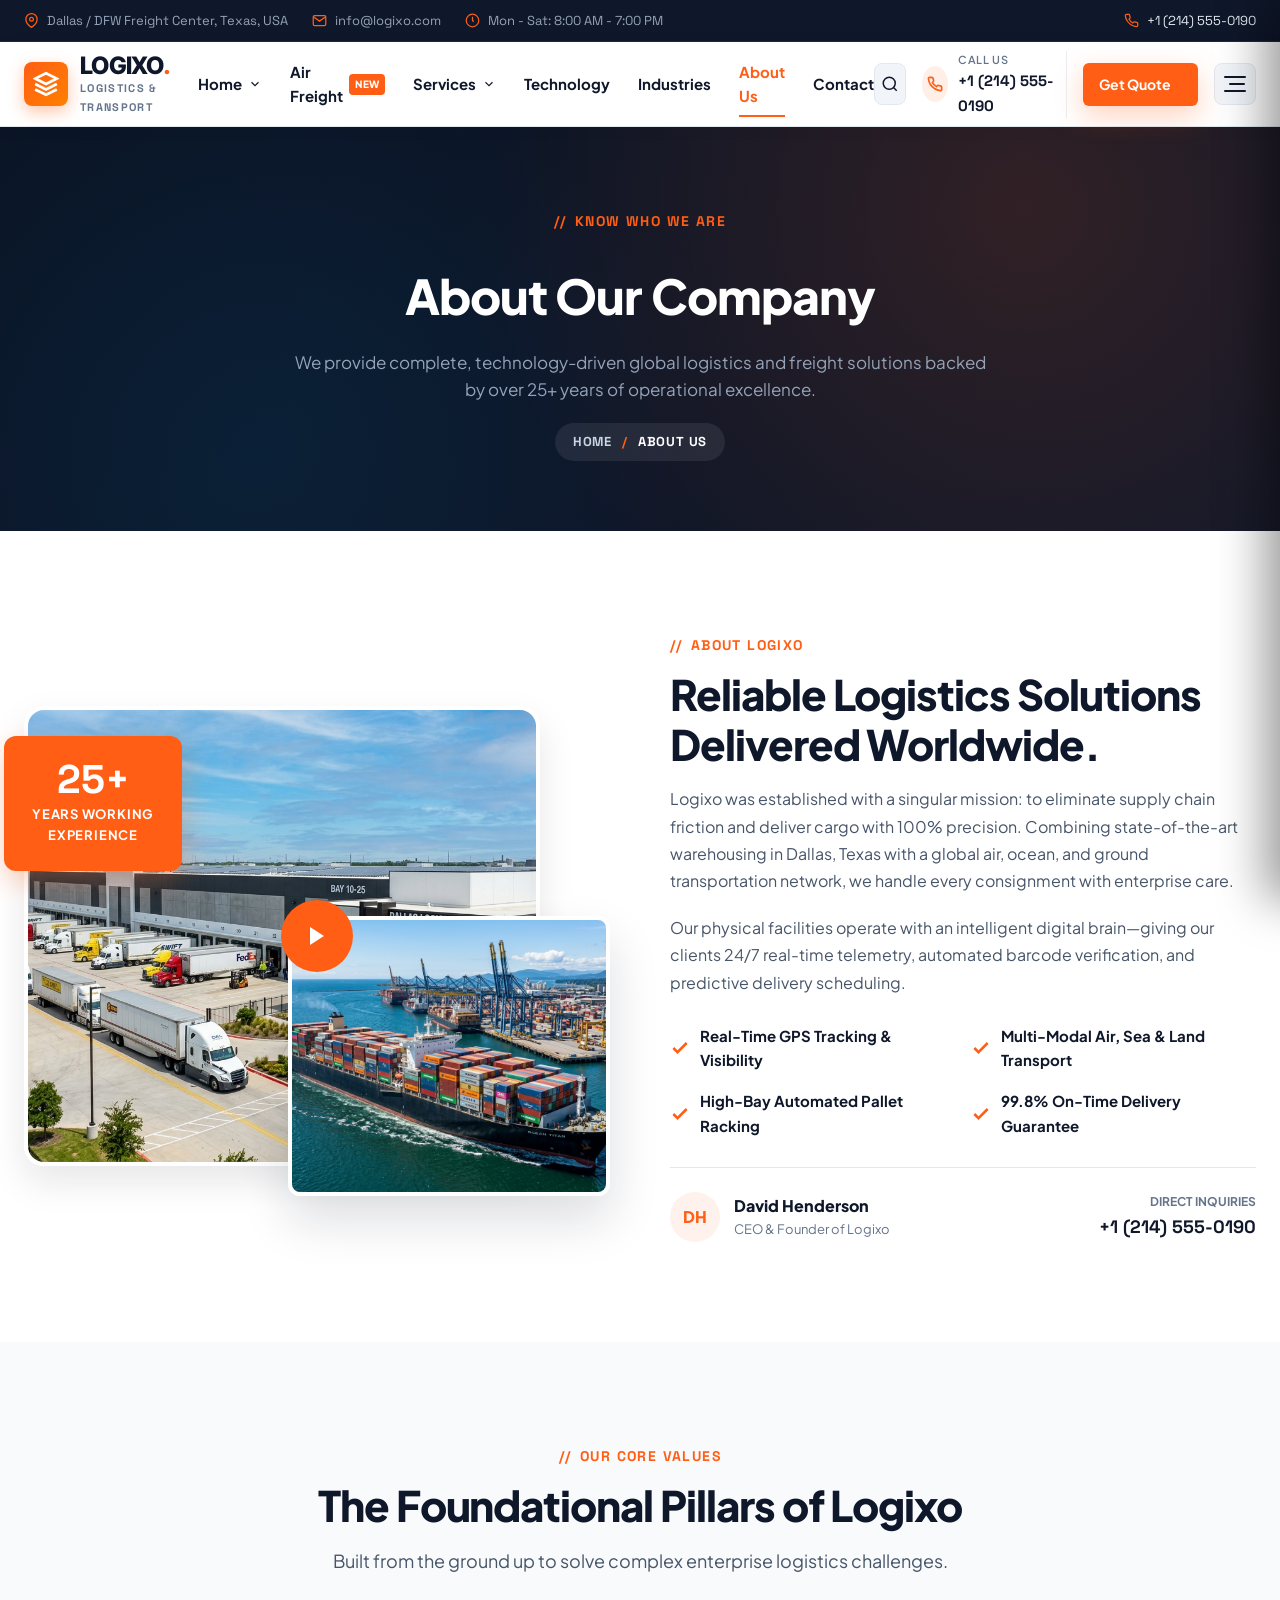
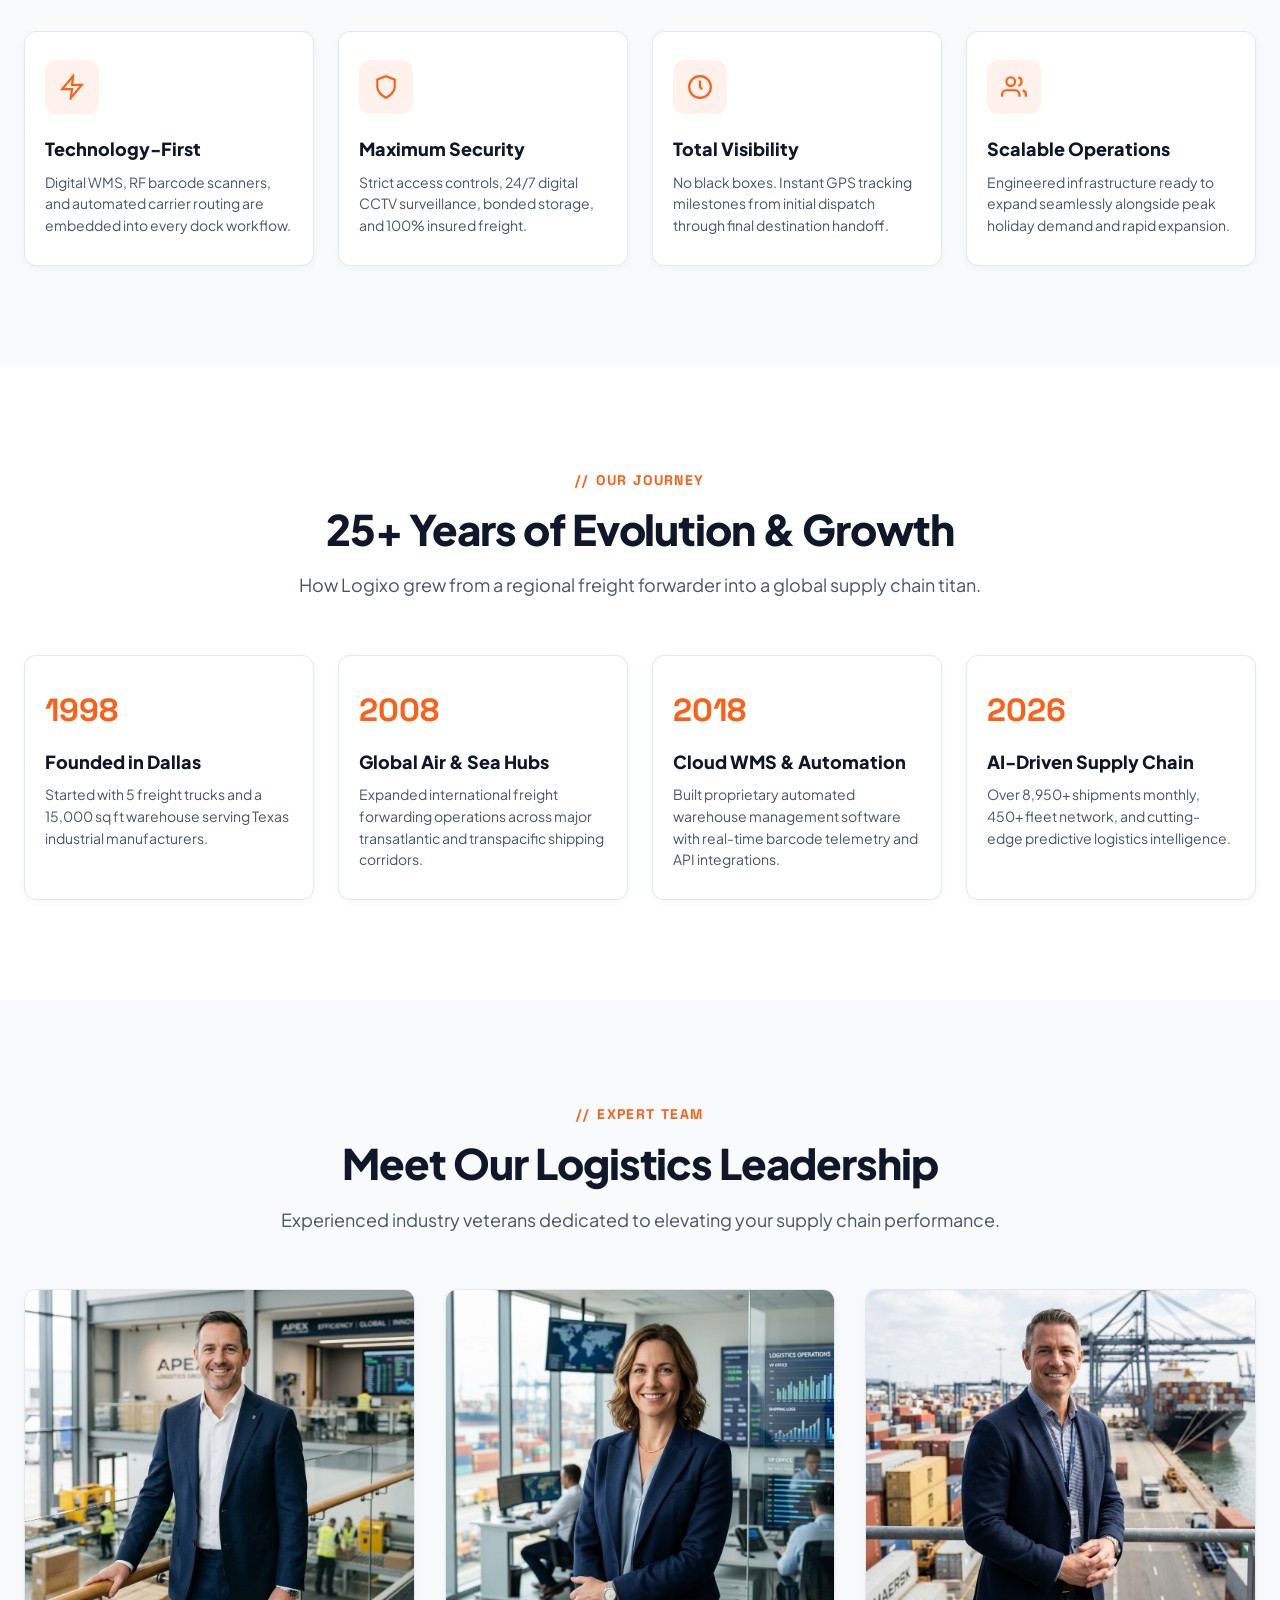
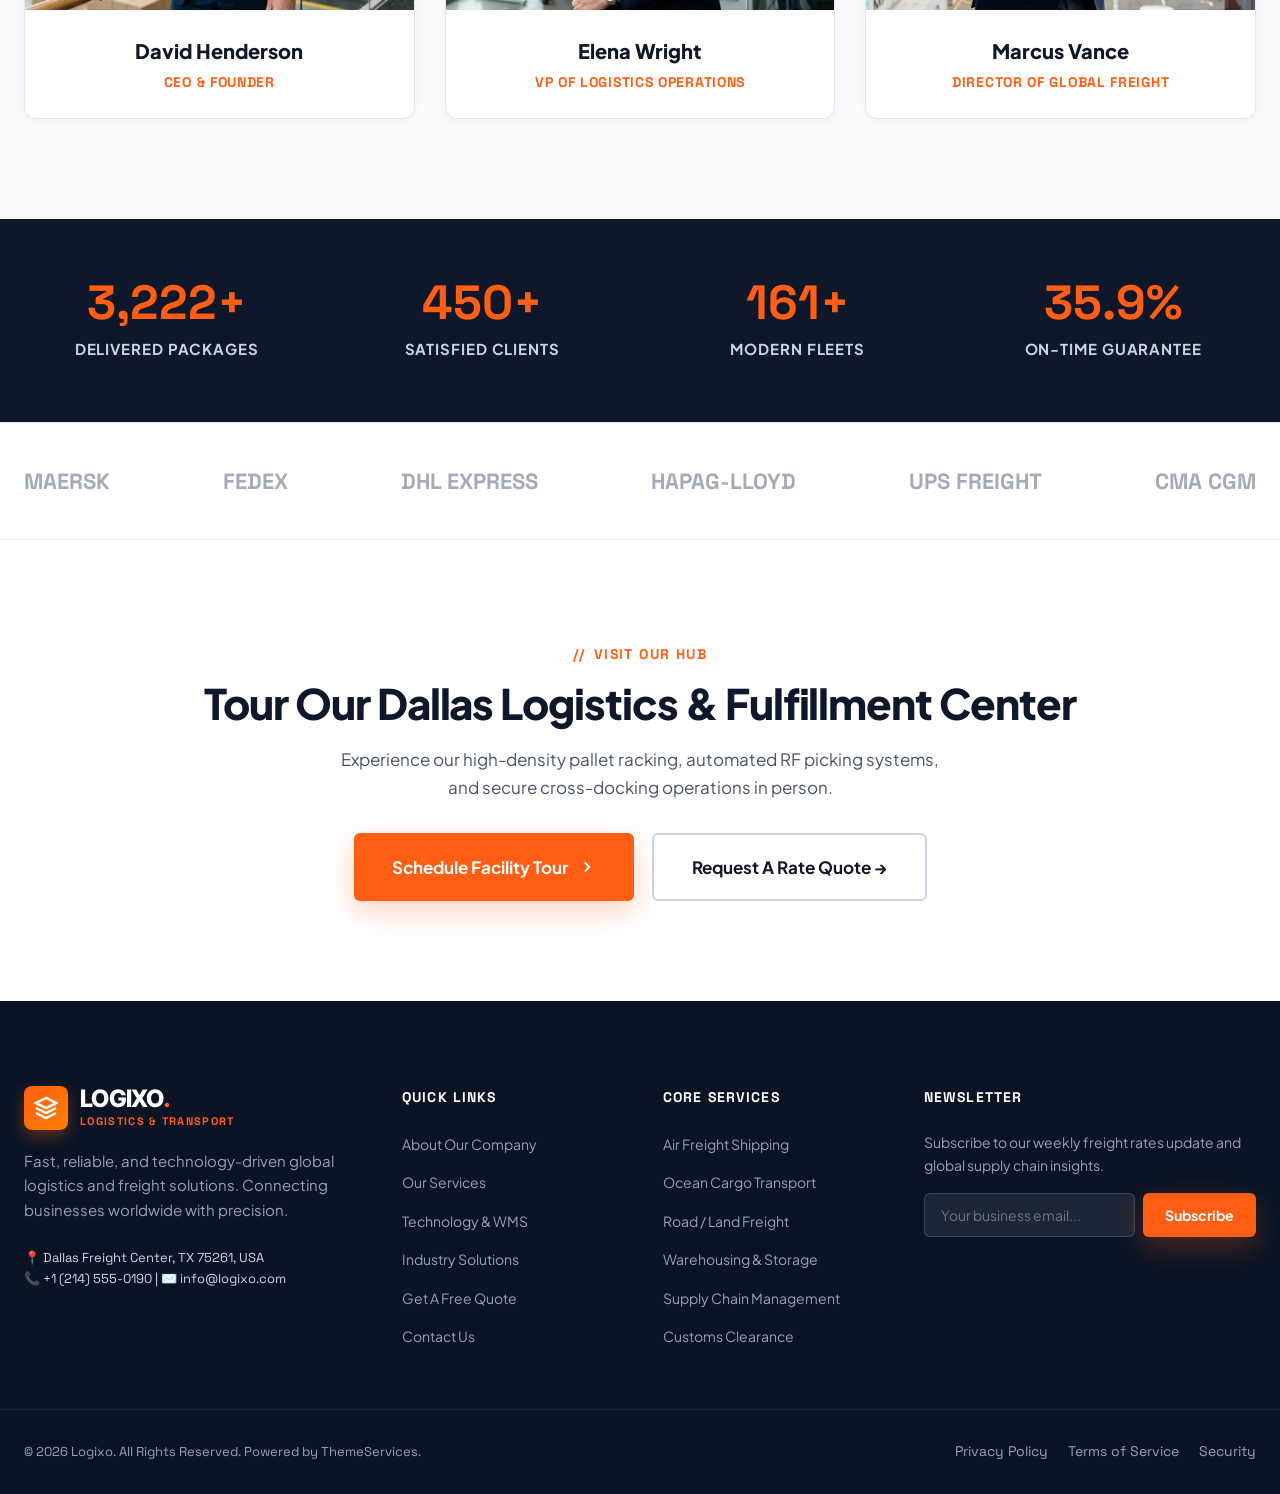
==== commit 77ac6865: "fix(header): remove tracking and pricing elements from header and topbar across all pages" ====
--- a/about.html
+++ b/about.html
@@ -32,7 +32,6 @@
           <svg viewBox="0 0 24 24" fill="none" stroke="currentColor" stroke-width="2"><path d="M22 16.92v3a2 2 0 01-2.18 2 19.79 19.79 0 01-8.63-3.07 19.5 19.5 0 01-6-6 19.79 19.79 0 01-3.07-8.67A2 2 0 014.11 2h3a2 2 0 012 1.72 12.84 12.84 0 00.7 2.81 2 2 0 01-.45 2.11L8.09 9.91a16 16 0 006 6l1.27-1.27a2 2 0 012.11-.45 12.84 12.84 0 002.81.7A2 2 0 0122 16.92z"></path></svg>
           <a href="tel:+12145550190" class="topbar-link">+1 (214) 555-0190</a>
         </div>
-        <a href="quote.html" class="topbar-link highlight-primary" style="font-weight: 700;">Track Shipment &rarr;</a>
       </div>
     </div>
   </aside>
@@ -134,7 +133,7 @@
       </button>
       <form id="headerSearchForm">
         <div class="search-input-group">
-          <input type="text" class="search-input-field" id="headerSearchInput" placeholder="Search logistics services, flights, ocean tracking..." autocomplete="off">
+          <input type="text" class="search-input-field" id="headerSearchInput" placeholder="Search logistics services, air freight, ocean shipping..." autocomplete="off">
           <button type="submit" class="search-submit-btn" aria-label="Submit search">
             <svg width="28" height="28" viewBox="0 0 24 24" fill="none" stroke="currentColor" stroke-width="2.5"><circle cx="11" cy="11" r="8"></circle><line x1="21" y1="21" x2="16.65" y2="16.65"></line></svg>
           </button>
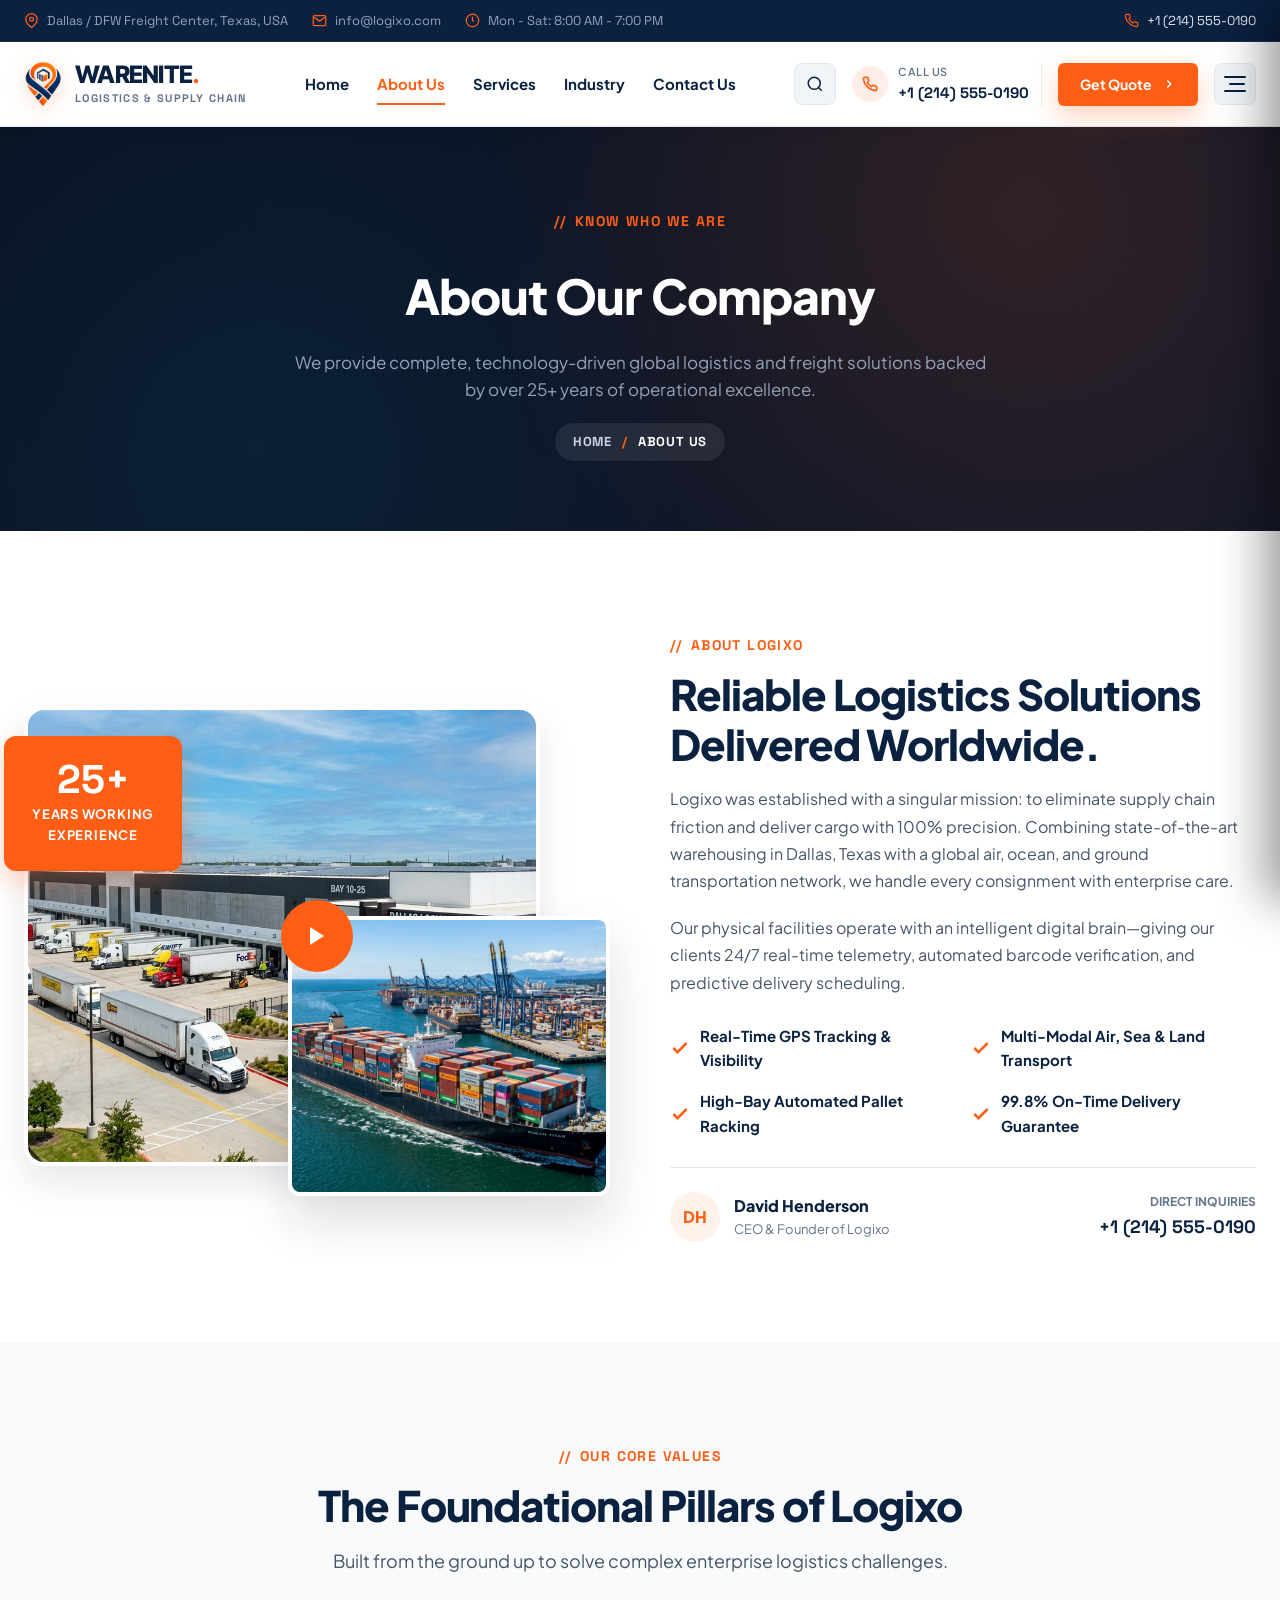
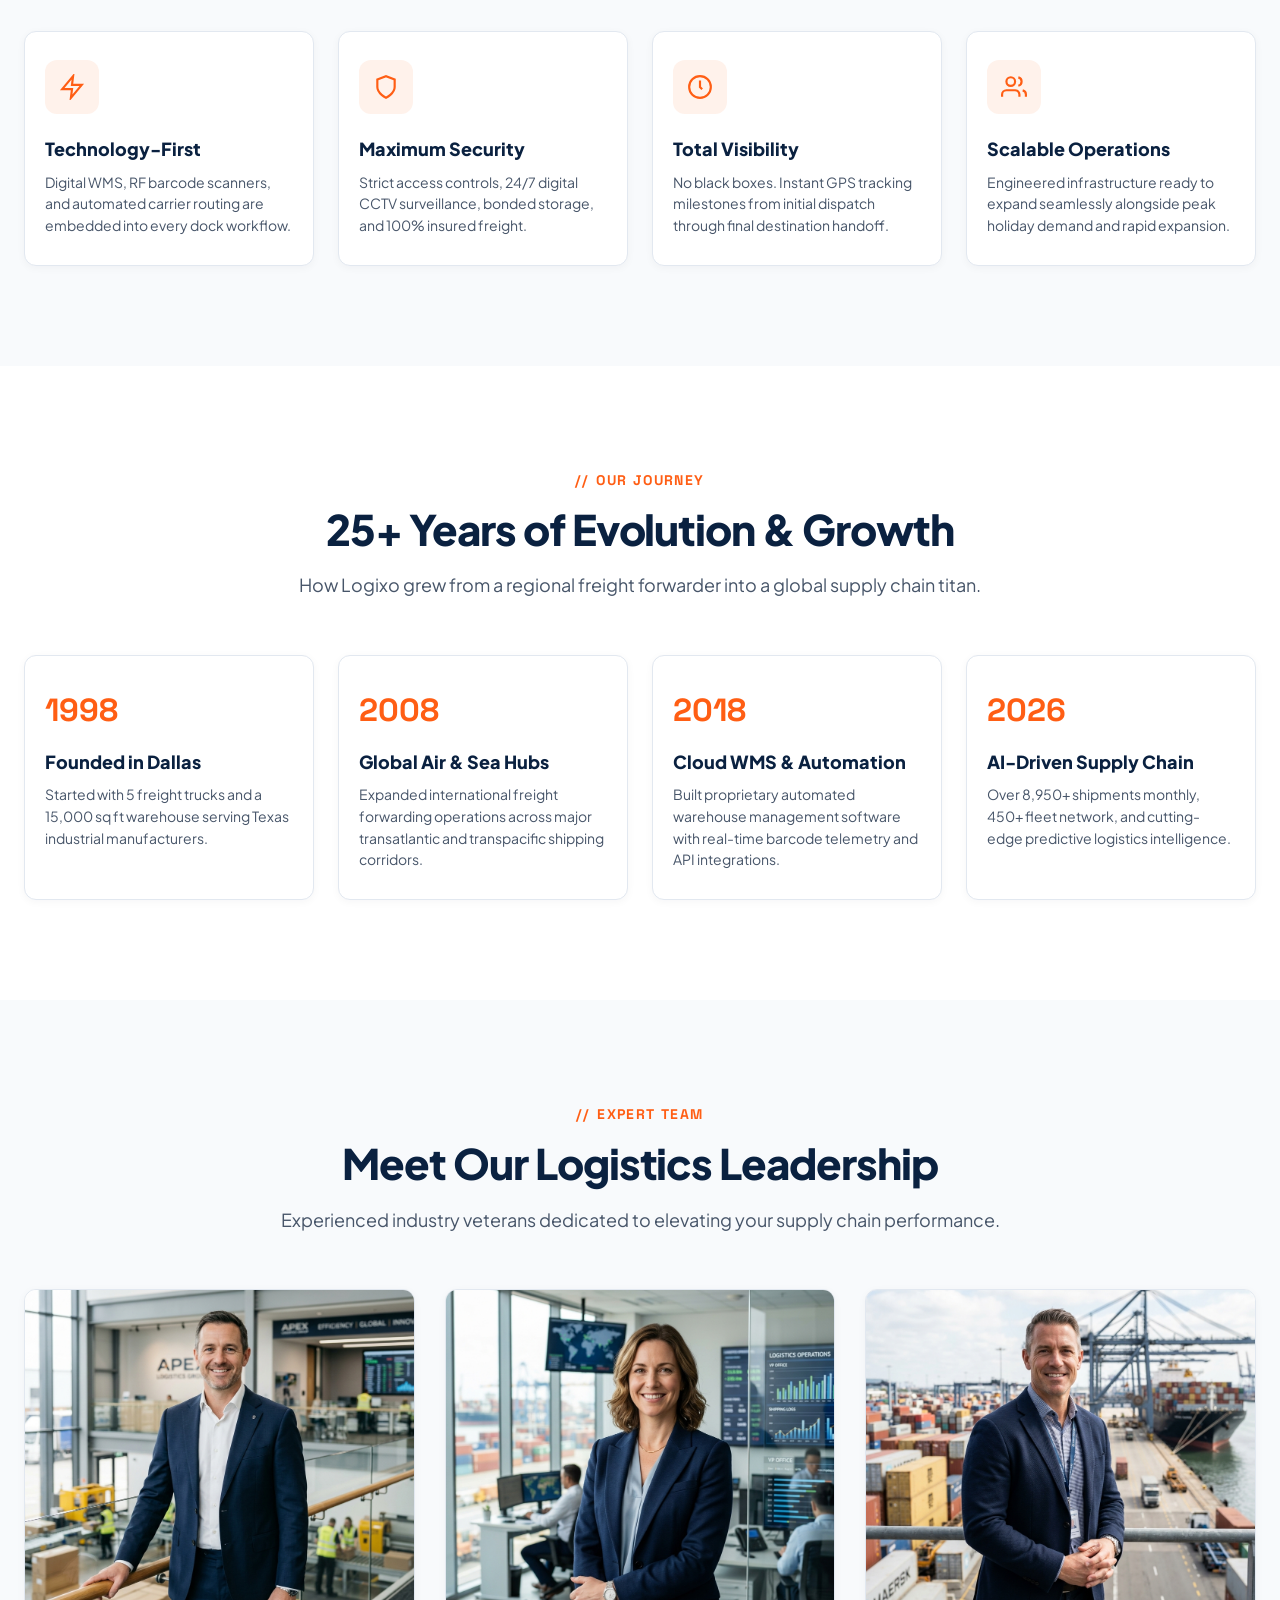
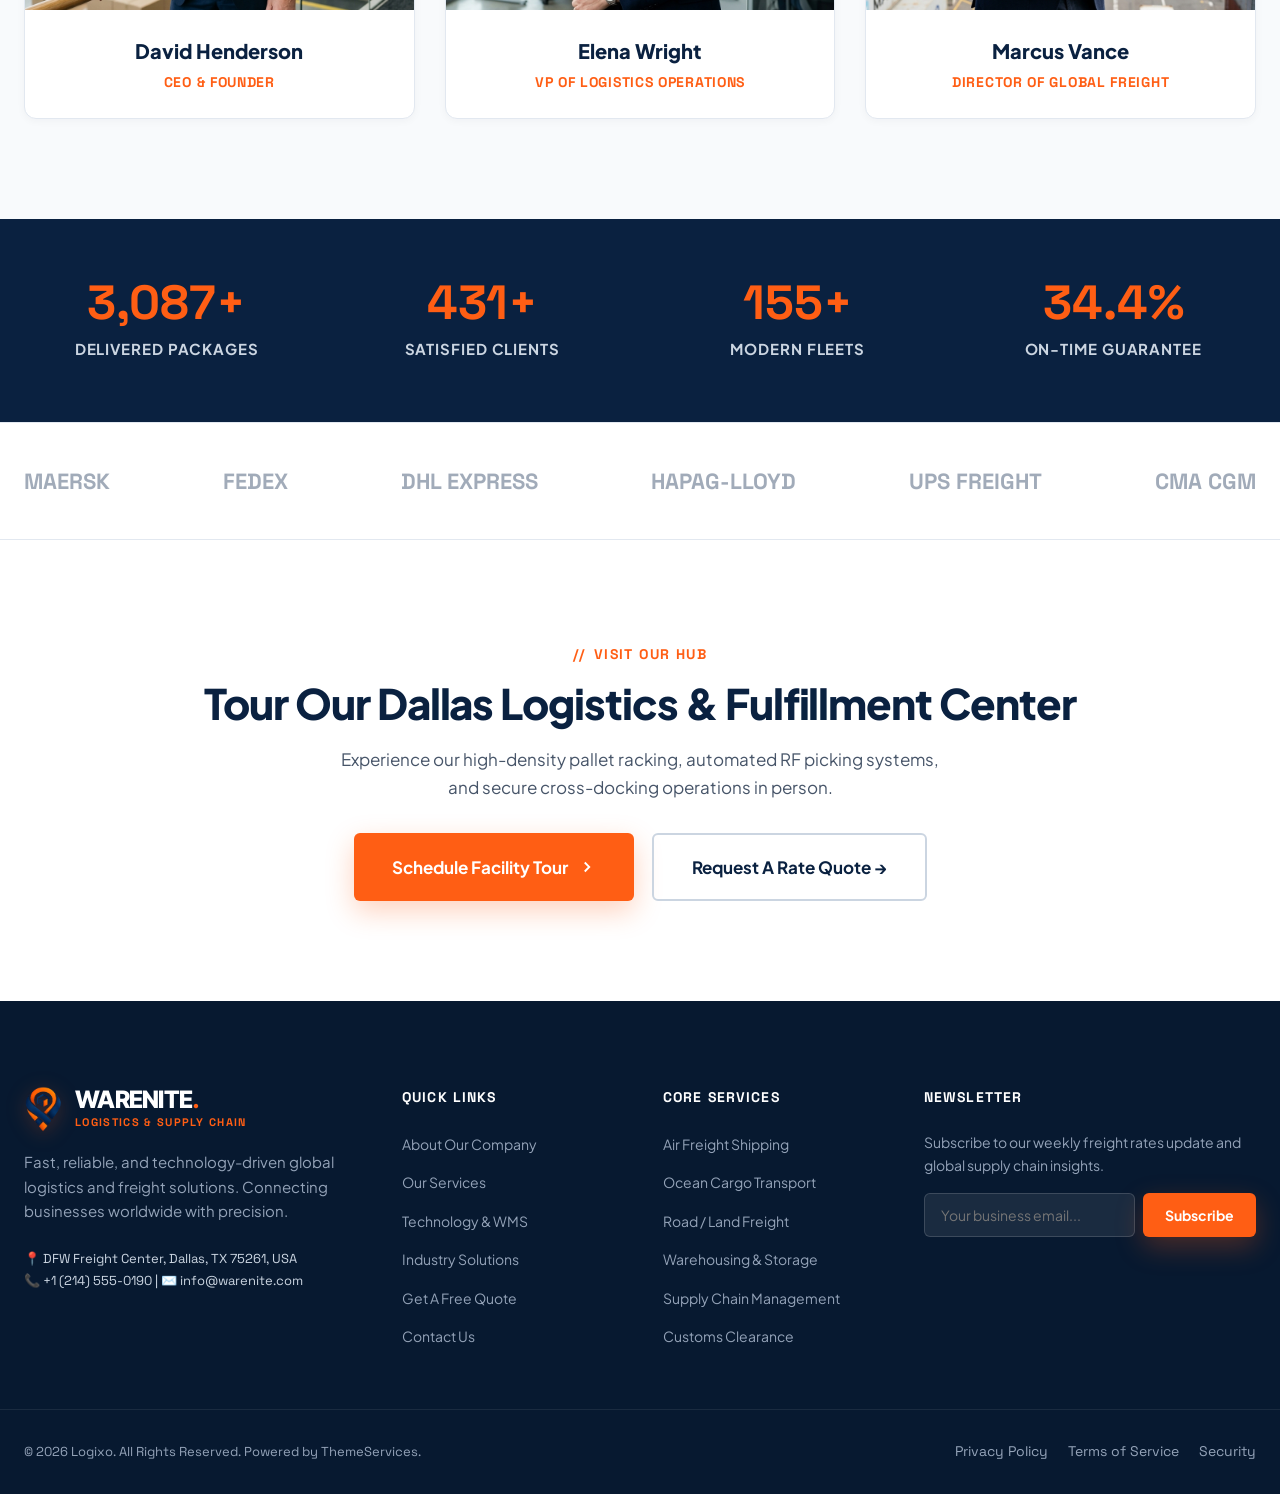
==== commit 818f0d66: "feat(header): update brand logo to uploaded emblem and set header navigation strictly to Home, About" ====
--- a/about.html
+++ b/about.html
@@ -39,54 +39,20 @@
   <!-- ================= MAIN HEADER NAVIGATION ================= -->
   <header class="site-header">
     <div class="container navbar">
-      <a href="index.html" class="brand-logo" aria-label="Logixo Home">
-        <div class="logo-icon">
-          <svg width="26" height="26" viewBox="0 0 24 24" fill="none" stroke="currentColor" stroke-width="2.5"><polygon points="12 2 2 7 12 12 22 7 12 2"></polygon><polyline points="2 17 12 22 22 17"></polyline><polyline points="2 12 12 17 22 12"></polyline></svg>
-        </div>
+      <a href="index.html" class="brand-logo" aria-label="Warenite Home">
+        <img src="images/logo.png" alt="Warenite Logo" class="brand-logo-img">
         <div class="logo-text">
-          <span class="logo-title">LOGIXO<span>.</span></span>
-          <span class="logo-subtitle">Logistics & Transport</span>
+          <span class="logo-title">WARENITE<span>.</span></span>
+          <span class="logo-subtitle">Logistics & Supply Chain</span>
         </div>
       </a>
 
       <nav class="nav-menu" aria-label="Primary Navigation">
-        <div class="nav-item-has-dropdown">
-          <a href="index.html" class="nav-link">
-            Home
-            <svg width="14" height="14" viewBox="0 0 24 24" fill="none" stroke="currentColor" stroke-width="2"><polyline points="6 9 12 15 18 9"></polyline></svg>
-          </a>
-          <div class="nav-dropdown">
-            <a href="index.html" class="nav-dropdown-item">Main Home (Logixo Layout)</a>
-            <a href="air-freight.html" class="nav-dropdown-item">Air Freight (FreightExpress Layout)</a>
-            <a href="services.html#ocean" class="nav-dropdown-item">Ocean Cargo Shipping</a>
-            <a href="services.html#road" class="nav-dropdown-item">Road & Land Transport</a>
-          </div>
-        </div>
-
-        <a href="air-freight.html" class="nav-link">
-          Air Freight
-          <span class="nav-badge-hot">New</span>
-        </a>
-
-        <div class="nav-item-has-dropdown">
-          <a href="services.html" class="nav-link">
-            Services
-            <svg width="14" height="14" viewBox="0 0 24 24" fill="none" stroke="currentColor" stroke-width="2"><polyline points="6 9 12 15 18 9"></polyline></svg>
-          </a>
-          <div class="nav-dropdown">
-            <a href="air-freight.html" class="nav-dropdown-item">Air Freight Transportation</a>
-            <a href="services.html#ocean" class="nav-dropdown-item">Ocean Cargo Shipping</a>
-            <a href="services.html#road" class="nav-dropdown-item">Road / Land Transport</a>
-            <a href="services.html#warehousing" class="nav-dropdown-item">Warehousing & Storage</a>
-            <a href="services.html#supplychain" class="nav-dropdown-item">Supply Chain Management</a>
-            <a href="services.html#brokerage" class="nav-dropdown-item">Customs Brokerage</a>
-          </div>
-        </div>
-
-        <a href="technology.html" class="nav-link">Technology</a>
-        <a href="industries.html" class="nav-link">Industries</a>
+        <a href="index.html" class="nav-link">Home</a>
         <a href="about.html" class="nav-link active">About Us</a>
-        <a href="contact.html" class="nav-link">Contact</a>
+        <a href="services.html" class="nav-link">Services</a>
+        <a href="industries.html" class="nav-link">Industry</a>
+        <a href="contact.html" class="nav-link">Contact Us</a>
       </nav>
 
       <div class="header-actions">
@@ -159,11 +125,9 @@
 
       <div class="side-area-header">
         <div class="brand-logo">
-          <div class="logo-icon">
-            <svg width="24" height="24" viewBox="0 0 24 24" fill="none" stroke="currentColor" stroke-width="2.5"><polygon points="12 2 2 7 12 12 22 7 12 2"></polygon><polyline points="2 17 12 22 22 17"></polyline><polyline points="2 12 12 17 22 12"></polyline></svg>
-          </div>
+          <img src="images/logo.png" alt="Warenite Logo" class="brand-logo-img">
           <div class="logo-text">
-            <span class="logo-title">LOGIXO<span>.</span></span>
+            <span class="logo-title">WARENITE<span>.</span></span>
           </div>
         </div>
         <p class="side-area-description">
@@ -172,13 +136,11 @@
       </div>
 
       <nav class="side-area-nav">
-        <a href="index.html"><span>Main Home (Logixo)</span> <span>&rarr;</span></a>
-        <a href="air-freight.html" style="color: var(--color-primary);"><span>Air Freight (FreightExpress)</span> <span>&rarr;</span></a>
-        <a href="services.html"><span>Services Directory</span> <span>&rarr;</span></a>
-        <a href="technology.html"><span>Autonomous AI Technology</span> <span>&rarr;</span></a>
-        <a href="industries.html"><span>Industry Solutions</span> <span>&rarr;</span></a>
-        <a href="about.html"><span>About Leadership Team</span> <span>&rarr;</span></a>
-        <a href="contact.html"><span>Contact & Support</span> <span>&rarr;</span></a>
+        <a href="index.html"><span>Home</span> <span>&rarr;</span></a>
+        <a href="about.html"><span>About Us</span> <span>&rarr;</span></a>
+        <a href="services.html"><span>Services</span> <span>&rarr;</span></a>
+        <a href="industries.html"><span>Industry</span> <span>&rarr;</span></a>
+        <a href="contact.html"><span>Contact Us</span> <span>&rarr;</span></a>
       </nav>
 
       <div class="side-area-contact-box">
@@ -193,7 +155,7 @@
         </div>
         <div class="side-area-contact-item">
           <svg width="16" height="16" viewBox="0 0 24 24" fill="none" stroke="currentColor" stroke-width="2"><path d="M4 4h16c1.1 0 2 .9 2 2v12c0 1.1-.9 2-2 2H4c-1.1 0-2-.9-2-2V6c0-1.1.9-2 2-2z"></path><polyline points="22,6 12,13 2,6"></polyline></svg>
-          <span>info@logixo.com</span>
+          <span>info@warenite.com</span>
         </div>
       </div>
     </div>
@@ -211,7 +173,7 @@
         </a>
       </div>
       <div style="font-size: 0.75rem; color: #64748B; margin-top: 15px;">
-        © 2026 Logixo & Warenite. All rights reserved.
+        © 2026 Warenite. All rights reserved.
       </div>
     </div>
   </aside>
@@ -220,19 +182,20 @@
   <div class="mobile-nav-backdrop" id="mobileNavBackdrop"></div>
   <aside class="mobile-nav-drawer" id="mobileNavDrawer">
     <div style="display: flex; justify-content: space-between; align-items: center;">
-      <div class="brand-logo"><span class="logo-title">LOGIXO<span>.</span></span></div>
+      <div class="brand-logo">
+        <img src="images/logo.png" alt="Warenite Logo" class="brand-logo-img">
+        <span class="logo-title">WARENITE<span>.</span></span>
+      </div>
       <button id="mobileMenuClose" style="background: none; color: var(--color-secondary); cursor: pointer;">
         <svg width="24" height="24" viewBox="0 0 24 24" fill="none" stroke="currentColor" stroke-width="2"><line x1="18" y1="6" x2="6" y2="18"></line><line x1="6" y1="6" x2="18" y2="18"></line></svg>
       </button>
     </div>
     <div style="display: flex; flex-direction: column; gap: 18px; margin-top: 20px;">
-      <a href="index.html" class="nav-link">Home (Logixo)</a>
-      <a href="air-freight.html" class="nav-link" style="color: var(--color-primary); font-weight: 800;">Air Freight (FreightExpress)</a>
+      <a href="index.html" class="nav-link">Home</a>
+      <a href="about.html" class="nav-link active">About Us</a>
       <a href="services.html" class="nav-link">Services</a>
-      <a href="technology.html" class="nav-link">Technology</a>
-      <a href="industries.html" class="nav-link">Industries</a>
-      <a href="about.html" class="nav-link active">About Us</a>
-      <a href="contact.html" class="nav-link">Contact</a>
+      <a href="industries.html" class="nav-link">Industry</a>
+      <a href="contact.html" class="nav-link">Contact Us</a>
       <a href="quote.html" class="btn btn-primary" style="margin-top: 10px;">Get a Quote</a>
     </div>
   </aside>
@@ -525,20 +488,18 @@
       <!-- Col 1: About -->
       <div class="footer-brand">
         <div class="brand-logo">
-          <div class="logo-icon">
-            <svg width="24" height="24" viewBox="0 0 24 24" fill="none" stroke="currentColor" stroke-width="2.5"><polygon points="12 2 2 7 12 12 22 7 12 2"></polygon><polyline points="2 17 12 22 22 17"></polyline><polyline points="2 12 12 17 22 12"></polyline></svg>
-          </div>
+          <img src="images/logo.png" alt="Warenite Logo" class="brand-logo-img">
           <div class="logo-text">
-            <span class="logo-title" style="color: #FFFFFF;">LOGIXO<span>.</span></span>
-            <span class="logo-subtitle" style="color: var(--color-primary);">Logistics & Transport</span>
+            <span class="logo-title" style="color: #FFFFFF;">WARENITE<span>.</span></span>
+            <span class="logo-subtitle" style="color: var(--color-primary);">Logistics & Supply Chain</span>
           </div>
         </div>
         <p>
           Fast, reliable, and technology-driven global logistics and freight solutions. Connecting businesses worldwide with precision.
         </p>
         <div style="font-family: var(--font-tech); font-size: 0.8125rem; color: #CBD5E1;">
-          📍 Dallas Freight Center, TX 75261, USA<br>
-          📞 +1 (214) 555-0190 | ✉️ info@logixo.com
+          📍 DFW Freight Center, Dallas, TX 75261, USA<br>
+          📞 +1 (214) 555-0190 | ✉️ info@warenite.com
         </div>
       </div>
 
--- a/css/style.css
+++ b/css/style.css
@@ -6,37 +6,39 @@
 @import url('https://fonts.googleapis.com/css2?family=Inter+Tight:ital,wght@0,300;0,400;0,500;0,600;0,700;0,800;0,900;1,400;1,700&family=Plus+Jakarta+Sans:ital,wght@0,300;0,400;0,500;0,600;0,700;0,800;1,400;1,700&family=Sora:wght@300;400;500;600;700&family=Space+Grotesk:wght@500;600;700&family=JetBrains+Mono:wght@400;500&display=swap');
 
 :root {
-  /* Logixo Brand Colors */
-  --color-primary: #FF5E14;              /* Logixo Signature Bright Orange */
-  --color-primary-hover: #E04B06;
-  --color-primary-light: #FFF1EB;
+  /* Warenite Brand Colors (Derived from Logo Emblem) */
+  --color-primary: #FF5E14;              /* Logo Signature Vibrant Orange */
+  --color-primary-hover: #E64E07;
+  --color-primary-light: #FFF2EB;
   --color-primary-soft: rgba(255, 94, 20, 0.1);
-  --color-primary-glow: rgba(255, 94, 20, 0.3);
-
-  --color-secondary: #0F172A;            /* Deep Navy Charcoal */
-  --color-secondary-light: #1E293B;
-  --color-accent-blue: #0284C7;          /* Freight Blue */
+  --color-primary-glow: rgba(255, 94, 20, 0.35);
+
+  --color-secondary: #0A2140;            /* Logo Deep Navy Blue */
+  --color-secondary-light: #12335E;
+  --color-navy: #082142;
+  --color-navy-dark: #05152B;
+  --color-accent-blue: #0D3A6B;          /* Logo Wing Navy */
 
   /* FreightExpress Theme Palette */
-  --fe-bg: #0E313A;                      /* FreightExpress signature dark teal */
-  --fe-bg-card: #143C46;                 /* Slightly elevated card background */
-  --fe-bg-card-hover: #1A4753;
-  --fe-border: #316877;                  /* Cyan-teal border line */
-  --fe-border-subtle: rgba(49, 104, 119, 0.35);
+  --fe-bg: #0A2140;                      /* Rich Dark Navy */
+  --fe-bg-card: #0F2D52;                 /* Elevated Navy Card */
+  --fe-bg-card-hover: #163B66;
+  --fe-border: #1E4E80;                  /* Navy-Cyan border */
+  --fe-border-subtle: rgba(30, 78, 128, 0.4);
   --fe-text-main: #FFFFFF;               /* Bright white heading text */
-  --fe-text-light: #B6CFD6;              /* Soft cyan-gray body text */
-  --fe-accent: #FF5E14;                  /* Vibrant accent orange */
-  --fe-accent-alt: #FCB900;              /* Golden amber accent */
+  --fe-text-light: #B8D3E8;              /* Soft ice-blue body text */
+  --fe-accent: #FF5E14;                  /* Vibrant logo orange */
+  --fe-accent-alt: #FF8800;              /* Bright amber accent */
 
   /* Backgrounds */
   --color-bg-body: #F8FAFC;              /* Luminous Light Canvas */
   --color-bg-white: #FFFFFF;             /* Pure White Surface */
   --color-bg-subtle: #F1F5F9;            /* Cool Slate */
   --color-bg-alt: #EDF2F7;               /* Alternating Section Background */
-  --color-bg-dark: #0A1425;              /* Footer & Contrast Dark */
+  --color-bg-dark: #071930;              /* Footer & Contrast Dark */
 
   /* Text Colors */
-  --color-text-main: #0F172A;            /* High-contrast Heading Black */
+  --color-text-main: #0A2140;            /* Logo Navy Heading Black */
   --color-text-body: #475569;            /* Crisp Body Slate */
   --color-text-muted: #64748B;           /* Secondary Muted */
   --color-text-light: #94A3B8;
@@ -433,6 +435,20 @@
   display: flex;
   align-items: center;
   gap: 12px;
+  text-decoration: none;
+}
+
+.brand-logo-img {
+  height: 46px;
+  width: auto;
+  max-width: 48px;
+  object-fit: contain;
+  filter: drop-shadow(0 4px 10px rgba(255, 94, 20, 0.28));
+  transition: transform 0.25s cubic-bezier(0.16, 1, 0.3, 1);
+}
+
+.brand-logo:hover .brand-logo-img {
+  transform: scale(1.08) rotate(-2deg);
 }
 
 .logo-icon {
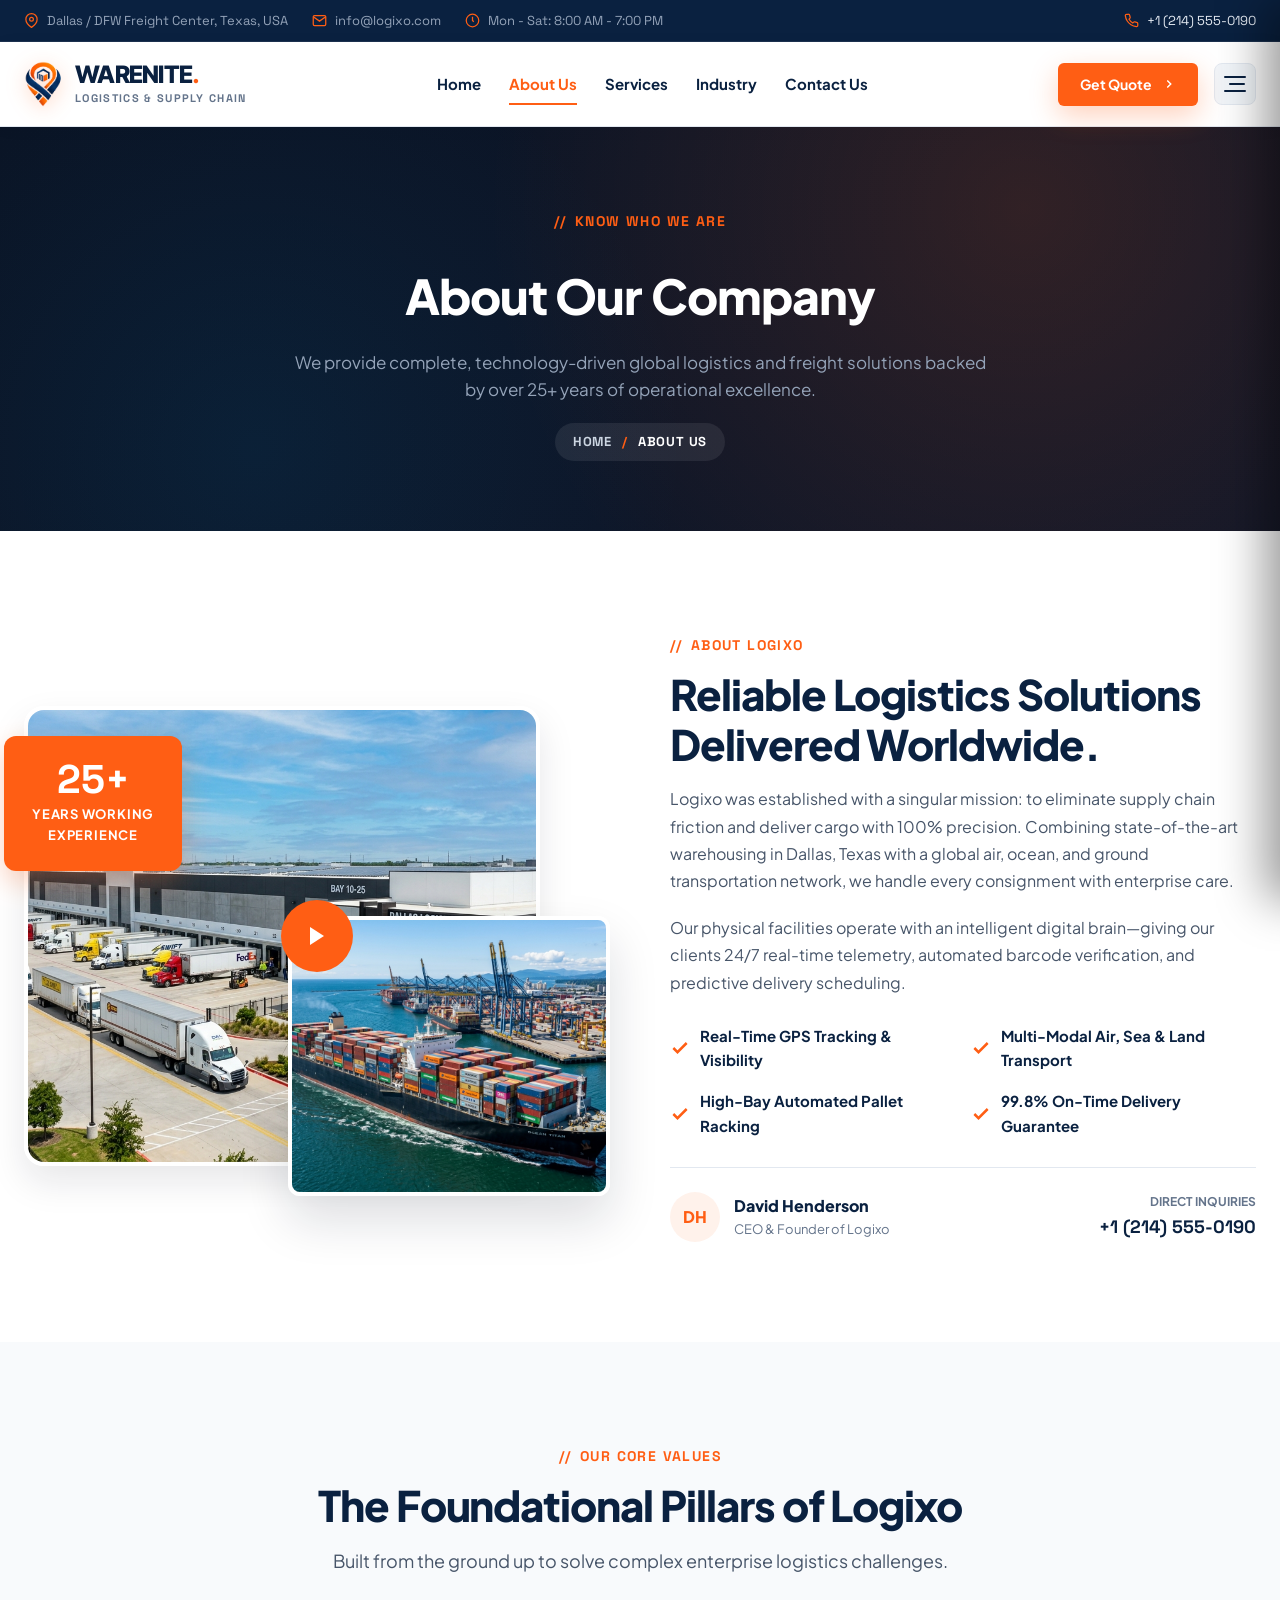
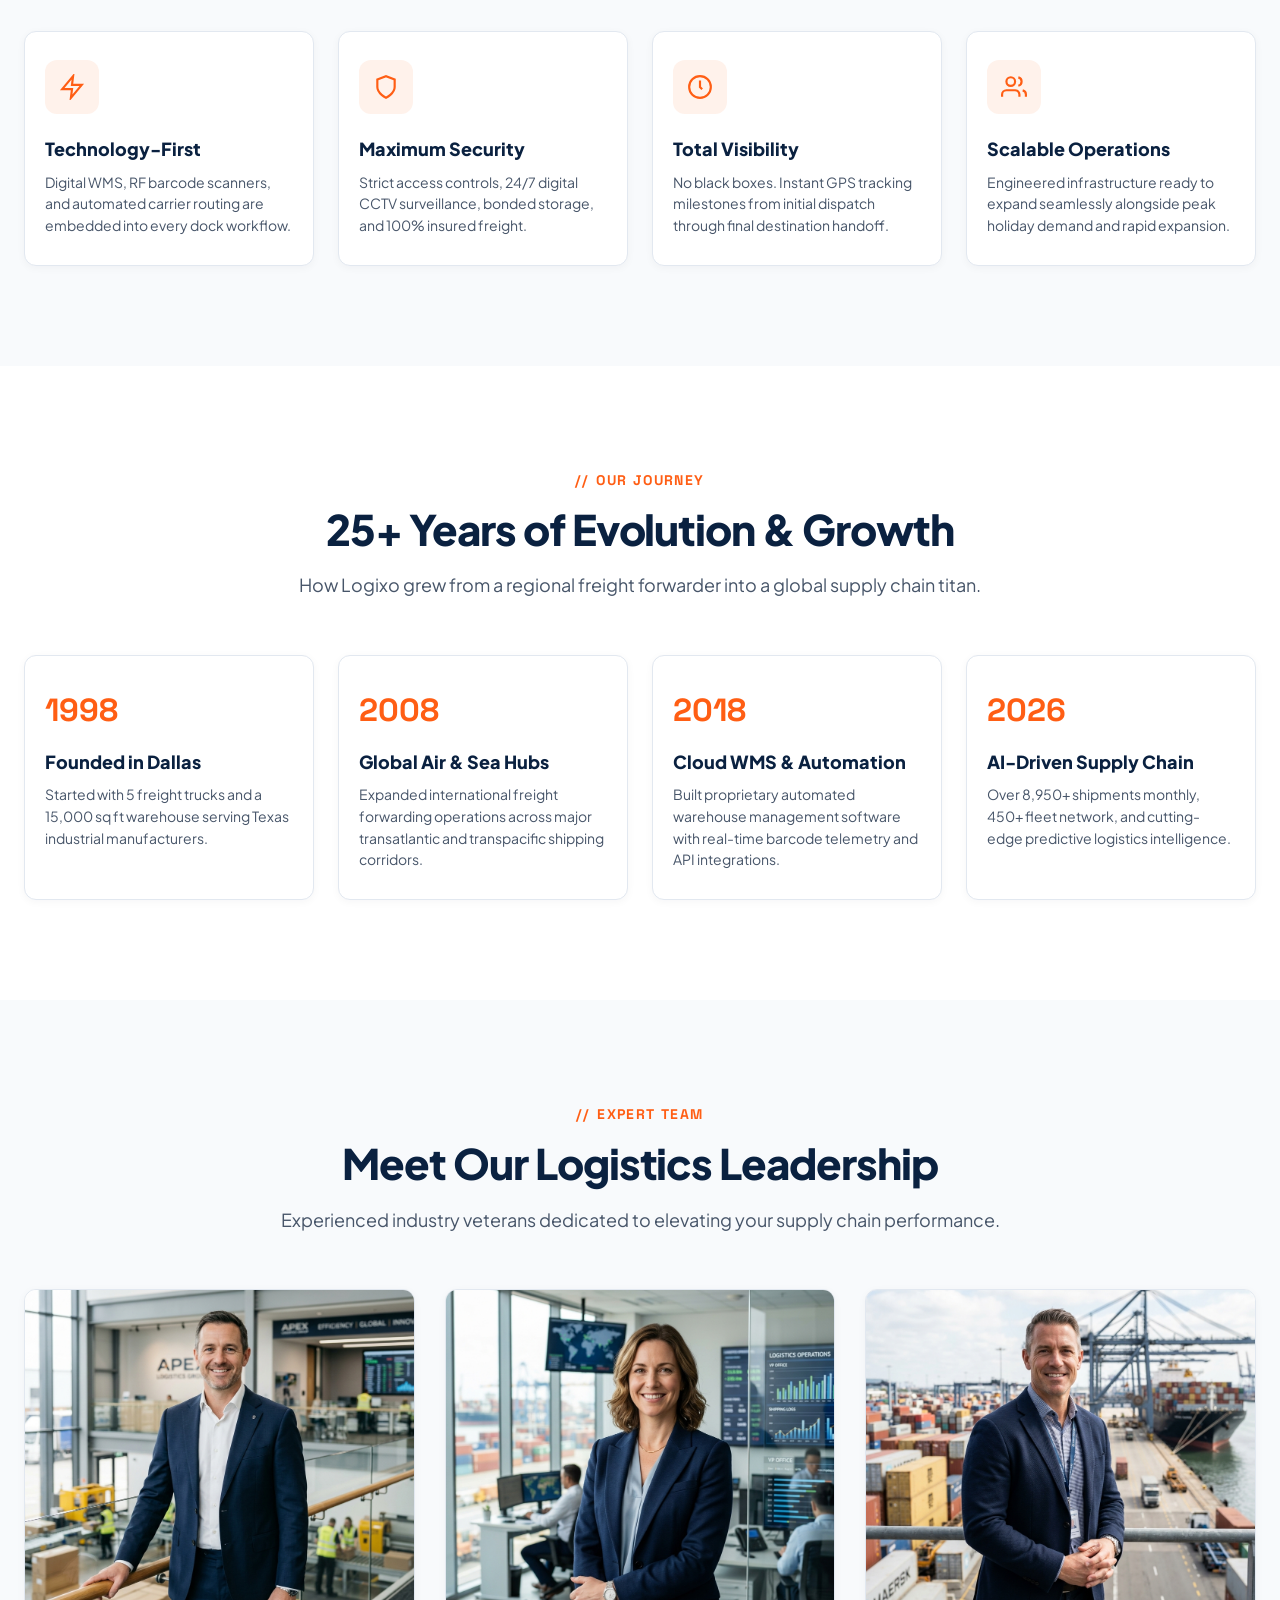
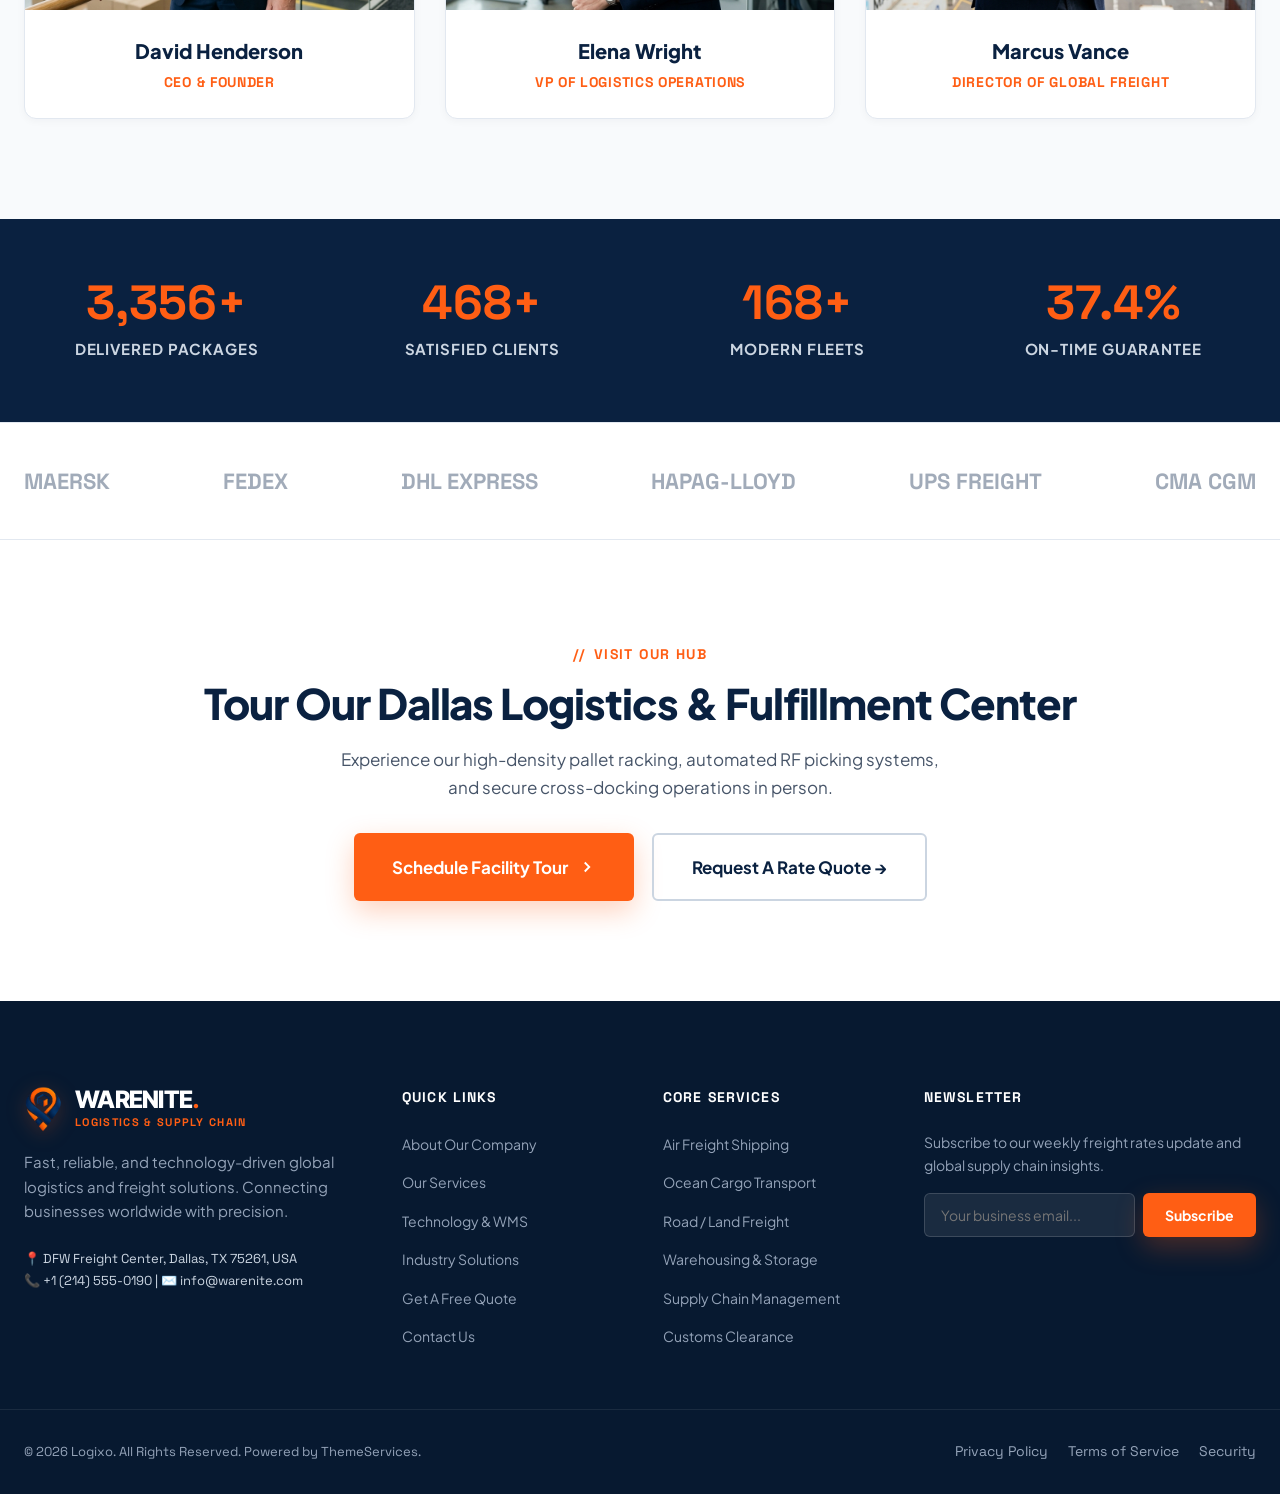
==== commit 402f15d3: "fix(header): remove search icon and call us phone box from header" ====
--- a/about.html
+++ b/about.html
@@ -56,22 +56,6 @@
       </nav>
 
       <div class="header-actions">
-        <!-- Search Trigger Button -->
-        <button class="header-icon-btn header-search-btn" id="headerSearchBtn" aria-label="Search">
-          <svg width="18" height="18" viewBox="0 0 24 24" fill="none" stroke="currentColor" stroke-width="2"><circle cx="11" cy="11" r="8"></circle><line x1="21" y1="21" x2="16.65" y2="16.65"></line></svg>
-        </button>
-
-        <!-- Hotline Phone -->
-        <div class="header-phone-box">
-          <div class="header-phone-icon">
-            <svg width="16" height="16" viewBox="0 0 24 24" fill="none" stroke="currentColor" stroke-width="2.5"><path d="M22 16.92v3a2 2 0 01-2.18 2 19.79 19.79 0 01-8.63-3.07 19.5 19.5 0 01-6-6 19.79 19.79 0 01-3.07-8.67A2 2 0 014.11 2h3a2 2 0 012 1.72 12.84 12.84 0 00.7 2.81 2 2 0 01-.45 2.11L8.09 9.91a16 16 0 006 6l1.27-1.27a2 2 0 012.11-.45 12.84 12.84 0 002.81.7A2 2 0 0122 16.92z"></path></svg>
-          </div>
-          <div class="header-phone-text">
-            <span class="phone-label">Call Us</span>
-            <a href="tel:+12145550190" class="phone-number">+1 (214) 555-0190</a>
-          </div>
-        </div>
-
         <a href="quote.html" class="btn btn-primary btn-sm">
           <span>Get Quote</span>
           <svg width="14" height="14" viewBox="0 0 24 24" fill="none" stroke="currentColor" stroke-width="2.5"><polyline points="9 18 15 12 9 6"></polyline></svg>
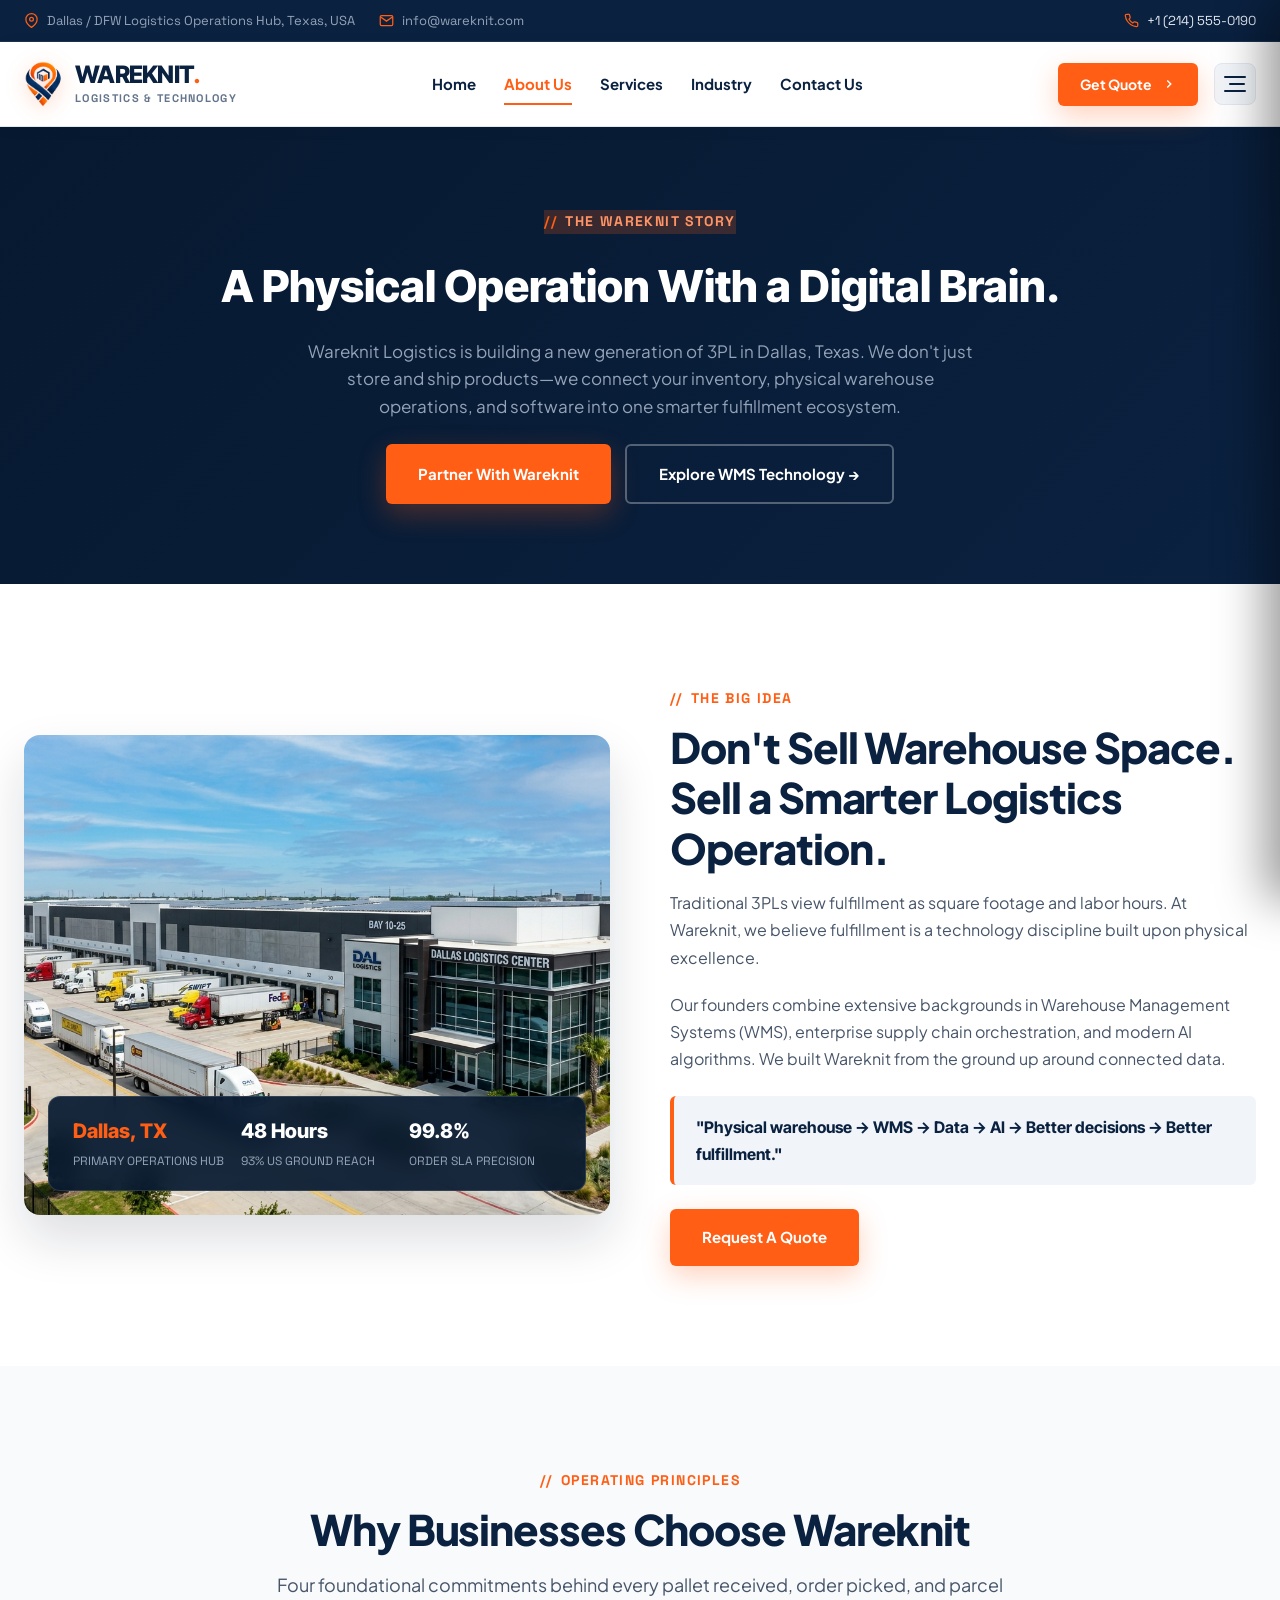
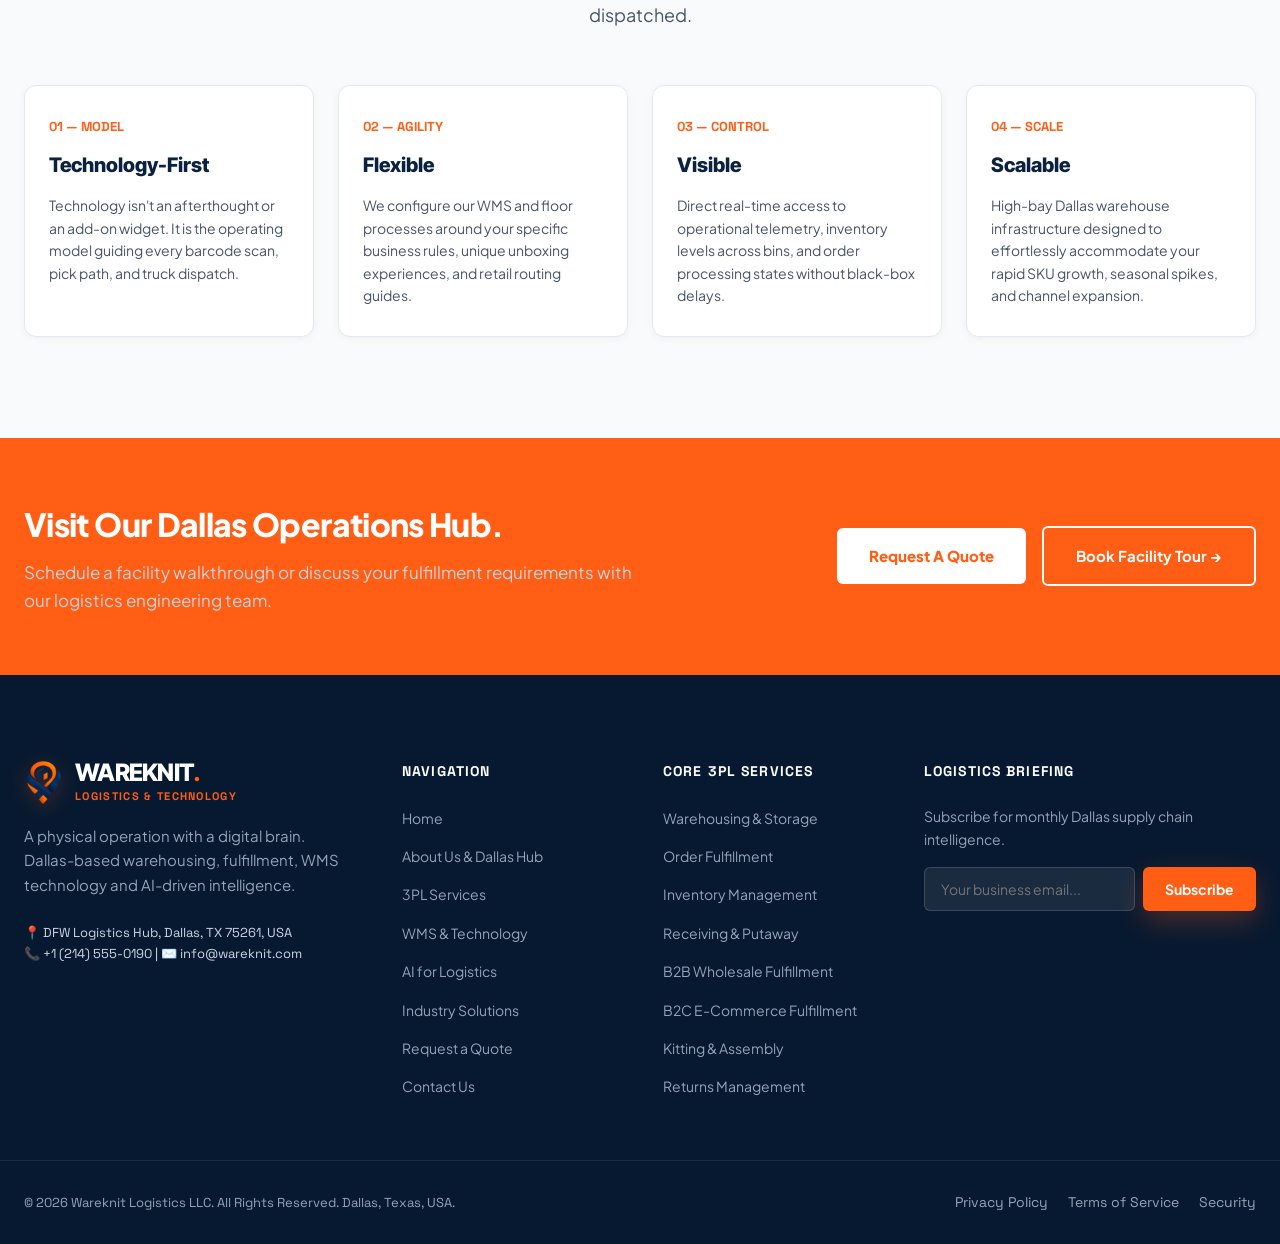
==== commit 5897f130: "feat(brief): implement Wareknit Logistics tech-enabled 3PL design brief across all pages, WMS consol" ====
--- a/about.html
+++ b/about.html
@@ -3,8 +3,8 @@
 <head>
   <meta charset="UTF-8">
   <meta name="viewport" content="width=device-width, initial-scale=1.0">
-  <title>About Us | Logixo - Logistics & Transportation HTML Template</title>
-  <meta name="description" content="Logixo is a premier global logistics, freight forwarding, and warehousing provider with over 25+ years of dedicated supply chain expertise.">
+  <title>About Us & Dallas Facility | Wareknit Logistics — Tech-Enabled 3PL</title>
+  <meta name="description" content="Discover the Wareknit story: a technology-enabled 3PL in Dallas, Texas combining physical warehouse operations with modern WMS software and AI intelligence.">
   <link rel="stylesheet" href="css/style.css">
   <link rel="icon" type="image/svg+xml" href="data:image/svg+xml,<svg xmlns='http://www.w3.org/2000/svg' viewBox='0 0 24 24' fill='%23FF5E14'><path d='M20 7l-8-4-8 4 8 4 8-4zm0 6l-8 4-8-4m16 4l-8 4-8-4'/></svg>">
 </head>
@@ -16,15 +16,11 @@
       <div class="topbar-left">
         <div class="topbar-item">
           <svg viewBox="0 0 24 24" fill="none" stroke="currentColor" stroke-width="2"><path d="M21 10c0 7-9 13-9 13s-9-6-9-13a9 9 0 0118 0z"></path><circle cx="12" cy="10" r="3"></circle></svg>
-          <span>Dallas / DFW Freight Center, Texas, USA</span>
+          <span>Dallas / DFW Logistics Operations Hub, Texas, USA</span>
         </div>
         <div class="topbar-item">
           <svg viewBox="0 0 24 24" fill="none" stroke="currentColor" stroke-width="2"><path d="M4 4h16c1.1 0 2 .9 2 2v12c0 1.1-.9 2-2 2H4c-1.1 0-2-.9-2-2V6c0-1.1.9-2 2-2z"></path><polyline points="22,6 12,13 2,6"></polyline></svg>
-          <span>info@logixo.com</span>
-        </div>
-        <div class="topbar-item">
-          <svg viewBox="0 0 24 24" fill="none" stroke="currentColor" stroke-width="2"><circle cx="12" cy="12" r="10"></circle><polyline points="12 6 12 12 14 14"></polyline></svg>
-          <span>Mon - Sat: 8:00 AM - 7:00 PM</span>
+          <span>info@wareknit.com</span>
         </div>
       </div>
       <div class="topbar-right">
@@ -36,14 +32,14 @@
     </div>
   </aside>
 
-  <!-- ================= MAIN HEADER NAVIGATION ================= -->
+  <!-- ================= MAIN HEADER NAVIGATION (5 Items Strict) ================= -->
   <header class="site-header">
     <div class="container navbar">
-      <a href="index.html" class="brand-logo" aria-label="Warenite Home">
-        <img src="images/logo.png" alt="Warenite Logo" class="brand-logo-img">
+      <a href="index.html" class="brand-logo" aria-label="Wareknit Logistics Home">
+        <img src="images/logo.png" alt="Wareknit Logistics Logo" class="brand-logo-img">
         <div class="logo-text">
-          <span class="logo-title">WARENITE<span>.</span></span>
-          <span class="logo-subtitle">Logistics & Supply Chain</span>
+          <span class="logo-title">WAREKNIT<span>.</span></span>
+          <span class="logo-subtitle">Logistics & Technology</span>
         </div>
       </a>
 
@@ -61,8 +57,7 @@
           <svg width="14" height="14" viewBox="0 0 24 24" fill="none" stroke="currentColor" stroke-width="2.5"><polyline points="9 18 15 12 9 6"></polyline></svg>
         </a>
 
-        <!-- Side-Area Hamburger Drawer Trigger -->
-        <button class="header-icon-btn side-toggle-btn" id="sideAreaToggle" aria-label="Open Side Panel">
+        <button class="header-icon-btn side-toggle-btn" id="sideAreaToggle" aria-label="Open Navigation Drawer">
           <span class="side-toggle-line"></span>
           <span class="side-toggle-line"></span>
           <span class="side-toggle-line"></span>
@@ -75,393 +70,139 @@
     </div>
   </header>
 
-  <!-- ================= SEARCH MODAL OVERLAY ================= -->
-  <div class="search-modal-overlay" id="searchModalOverlay">
-    <div class="search-modal-container">
-      <button class="search-modal-close-btn" id="searchModalClose" aria-label="Close Search">
-        <svg width="20" height="20" viewBox="0 0 24 24" fill="none" stroke="currentColor" stroke-width="2"><line x1="18" y1="6" x2="6" y2="18"></line><line x1="6" y1="6" x2="18" y2="18"></line></svg>
-      </button>
-      <form id="headerSearchForm">
-        <div class="search-input-group">
-          <input type="text" class="search-input-field" id="headerSearchInput" placeholder="Search logistics services, air freight, ocean shipping..." autocomplete="off">
-          <button type="submit" class="search-submit-btn" aria-label="Submit search">
-            <svg width="28" height="28" viewBox="0 0 24 24" fill="none" stroke="currentColor" stroke-width="2.5"><circle cx="11" cy="11" r="8"></circle><line x1="21" y1="21" x2="16.65" y2="16.65"></line></svg>
-          </button>
-        </div>
-      </form>
-      <div class="search-suggestions">
-        <span style="color: #FFFFFF; font-size: 0.8125rem; font-weight: 700; text-transform: uppercase;">Popular:</span>
-        <button class="search-suggestion-pill">Air Freight</button>
-        <button class="search-suggestion-pill">Ocean Cargo</button>
-        <button class="search-suggestion-pill">Warehousing</button>
-        <button class="search-suggestion-pill">Instant Quote</button>
-      </div>
-    </div>
-  </div>
-
-  <!-- ================= SIDE-AREA SLIDING DRAWER ================= -->
+  <!-- Side-Area Sliding Drawer -->
   <div class="side-area-backdrop" id="sideAreaBackdrop"></div>
   <aside class="side-area-drawer" id="sideAreaDrawer">
     <div>
       <button class="side-area-close-btn" id="sideAreaClose" aria-label="Close Side Drawer">
         <svg width="20" height="20" viewBox="0 0 24 24" fill="none" stroke="currentColor" stroke-width="2"><line x1="18" y1="6" x2="6" y2="18"></line><line x1="6" y1="6" x2="18" y2="18"></line></svg>
       </button>
-
       <div class="side-area-header">
         <div class="brand-logo">
-          <img src="images/logo.png" alt="Warenite Logo" class="brand-logo-img">
-          <div class="logo-text">
-            <span class="logo-title">WARENITE<span>.</span></span>
-          </div>
-        </div>
-        <p class="side-area-description">
-          Global supply chain management, next-gen air express logistics, high-capacity ocean shipping, and smart WMS warehousing.
-        </p>
-      </div>
-
+          <img src="images/logo.png" alt="Wareknit Logo" class="brand-logo-img">
+          <div class="logo-text"><span class="logo-title">WAREKNIT<span>.</span></span></div>
+        </div>
+        <p class="side-area-description">A physical operation with a digital brain. Dallas-based warehousing, fulfillment, WMS technology and AI-driven intelligence.</p>
+      </div>
       <nav class="side-area-nav">
         <a href="index.html"><span>Home</span> <span>&rarr;</span></a>
-        <a href="about.html"><span>About Us</span> <span>&rarr;</span></a>
-        <a href="services.html"><span>Services</span> <span>&rarr;</span></a>
-        <a href="industries.html"><span>Industry</span> <span>&rarr;</span></a>
+        <a href="about.html"><span>About Us &amp; Dallas Hub</span> <span>&rarr;</span></a>
+        <a href="services.html"><span>3PL Services</span> <span>&rarr;</span></a>
+        <a href="technology.html"><span>WMS &amp; Technology</span> <span>&rarr;</span></a>
+        <a href="ai.html"><span>AI for Logistics</span> <span>&rarr;</span></a>
+        <a href="industries.html"><span>Industry Solutions</span> <span>&rarr;</span></a>
+        <a href="quote.html"><span>Request a Quote</span> <span>&rarr;</span></a>
         <a href="contact.html"><span>Contact Us</span> <span>&rarr;</span></a>
       </nav>
-
-      <div class="side-area-contact-box">
-        <div class="side-area-contact-title">Headquarters</div>
-        <div class="side-area-contact-item">
-          <svg width="16" height="16" viewBox="0 0 24 24" fill="none" stroke="currentColor" stroke-width="2"><path d="M21 10c0 7-9 13-9 13s-9-6-9-13a9 9 0 0118 0z"></path><circle cx="12" cy="10" r="3"></circle></svg>
-          <span>DFW Airport Cargo Gateway, Dallas, TX 75261</span>
-        </div>
-        <div class="side-area-contact-item">
-          <svg width="16" height="16" viewBox="0 0 24 24" fill="none" stroke="currentColor" stroke-width="2"><path d="M22 16.92v3a2 2 0 01-2.18 2 19.79 19.79 0 01-8.63-3.07 19.5 19.5 0 01-6-6 19.79 19.79 0 01-3.07-8.67A2 2 0 014.11 2h3a2 2 0 012 1.72 12.84 12.84 0 00.7 2.81 2 2 0 01-.45 2.11L8.09 9.91a16 16 0 006 6l1.27-1.27a2 2 0 012.11-.45 12.84 12.84 0 002.81.7A2 2 0 0122 16.92z"></path></svg>
-          <a href="tel:+12145550190" style="color: #FFFFFF; font-weight: 700;">+1 (214) 555-0190</a>
-        </div>
-        <div class="side-area-contact-item">
-          <svg width="16" height="16" viewBox="0 0 24 24" fill="none" stroke="currentColor" stroke-width="2"><path d="M4 4h16c1.1 0 2 .9 2 2v12c0 1.1-.9 2-2 2H4c-1.1 0-2-.9-2-2V6c0-1.1.9-2 2-2z"></path><polyline points="22,6 12,13 2,6"></polyline></svg>
-          <span>info@warenite.com</span>
-        </div>
-      </div>
-    </div>
-
-    <div>
-      <div class="side-area-socials">
-        <a href="https://linkedin.com" target="_blank" class="side-social-link" aria-label="LinkedIn">
-          <svg width="16" height="16" viewBox="0 0 24 24" fill="none" stroke="currentColor" stroke-width="2"><path d="M16 8a6 6 0 0 1 6 6v7h-4v-7a2 2 0 0 0-2-2 2 2 0 0 0-2 2v7h-4v-7a6 6 0 0 1 6-6z"></path><rect x="2" y="9" width="4" height="12"></rect><circle cx="4" cy="4" r="2"></circle></svg>
-        </a>
-        <a href="https://instagram.com" target="_blank" class="side-social-link" aria-label="Instagram">
-          <svg width="16" height="16" viewBox="0 0 24 24" fill="none" stroke="currentColor" stroke-width="2"><rect x="2" y="2" width="20" height="20" rx="5" ry="5"></rect><path d="M16 11.37A4 4 0 1 1 12.63 8 4 4 0 0 1 16 11.37z"></path><line x1="17.5" y1="6.5" x2="17.51" y2="6.5"></line></svg>
-        </a>
-        <a href="https://facebook.com" target="_blank" class="side-social-link" aria-label="Facebook">
-          <svg width="16" height="16" viewBox="0 0 24 24" fill="none" stroke="currentColor" stroke-width="2"><path d="M18 2h-3a5 5 0 0 0-5 5v3H7v4h3v8h4v-8h3l1-4h-4V7a1 1 0 0 1 1-1h3z"></path></svg>
-        </a>
-      </div>
-      <div style="font-size: 0.75rem; color: #64748B; margin-top: 15px;">
-        © 2026 Warenite. All rights reserved.
-      </div>
     </div>
   </aside>
 
-  <!-- Mobile Drawer -->
-  <div class="mobile-nav-backdrop" id="mobileNavBackdrop"></div>
-  <aside class="mobile-nav-drawer" id="mobileNavDrawer">
-    <div style="display: flex; justify-content: space-between; align-items: center;">
-      <div class="brand-logo">
-        <img src="images/logo.png" alt="Warenite Logo" class="brand-logo-img">
-        <span class="logo-title">WARENITE<span>.</span></span>
-      </div>
-      <button id="mobileMenuClose" style="background: none; color: var(--color-secondary); cursor: pointer;">
-        <svg width="24" height="24" viewBox="0 0 24 24" fill="none" stroke="currentColor" stroke-width="2"><line x1="18" y1="6" x2="6" y2="18"></line><line x1="6" y1="6" x2="18" y2="18"></line></svg>
-      </button>
-    </div>
-    <div style="display: flex; flex-direction: column; gap: 18px; margin-top: 20px;">
-      <a href="index.html" class="nav-link">Home</a>
-      <a href="about.html" class="nav-link active">About Us</a>
-      <a href="services.html" class="nav-link">Services</a>
-      <a href="industries.html" class="nav-link">Industry</a>
-      <a href="contact.html" class="nav-link">Contact Us</a>
-      <a href="quote.html" class="btn btn-primary" style="margin-top: 10px;">Get a Quote</a>
-    </div>
-  </aside>
-
-  <!-- ================= INNER PAGE BANNER ================= -->
-  <section class="page-header-banner">
-    <div class="container page-header-content">
-      <div class="sub-title-tag" style="justify-content: center;">
-        <span class="tag-slash">//</span> KNOW WHO WE ARE
-      </div>
-      <h1 class="page-header-title">About Our Company</h1>
-      <p class="page-header-desc">
-        We provide complete, technology-driven global logistics and freight solutions backed by over 25+ years of operational excellence.
+  <!-- ================= PAGE BANNER ================= -->
+  <section class="page-banner" style="background: linear-gradient(135deg, #071930 0%, #0A2140 100%); padding: 80px 0; color: #FFFFFF;">
+    <div class="container" style="text-align: center;">
+      <div class="sub-title-tag" style="background: rgba(255, 94, 20, 0.2); color: #FF9466; border-color: rgba(255, 94, 20, 0.4); margin: 0 auto 16px;">
+        <span class="tag-slash">//</span> THE WAREKNIT STORY
+      </div>
+      <h1 style="font-family: var(--font-heading); font-size: 2.75rem; font-weight: 800; margin-bottom: 16px;">A Physical Operation With a Digital Brain.</h1>
+      <p style="color: #94A3B8; max-width: 680px; margin: 0 auto 24px; font-size: 1.0625rem; line-height: 1.6;">
+        Wareknit Logistics is building a new generation of 3PL in Dallas, Texas. We don't just store and ship products—we connect your inventory, physical warehouse operations, and software into one smarter fulfillment ecosystem.
       </p>
-      <div class="breadcrumb-trail">
-        <a href="index.html">Home</a>
-        <span>/</span>
-        <span style="color: #FFFFFF;">About Us</span>
-      </div>
-    </div>
-  </section>
-
-  <!-- ================= 01. ABOUT MAIN SECTION ================= -->
-  <section class="section-padding about-section">
+      <div style="display: flex; gap: 14px; justify-content: center;">
+        <a href="quote.html" class="btn btn-primary">Partner With Wareknit</a>
+        <a href="technology.html" class="btn btn-outline" style="border-color: rgba(255, 255, 255, 0.3); color: #FFFFFF;">Explore WMS Technology &rarr;</a>
+      </div>
+    </div>
+  </section>
+
+  <!-- ================= OUR PHILOSOPHY ================= -->
+  <section class="section-padding bg-white">
     <div class="container about-grid">
-      <!-- Dual Image Stack with 25+ Experience Box -->
-      <div class="about-img-stack reveal">
-        <img src="images/dallas_facility.jpg" alt="Logixo Logistics Distribution Center" class="about-main-img">
-        <img src="images/logixo_ocean.jpg" alt="Ocean Container Cargo Ship" class="about-sub-img">
-        
-        <!-- Video Play Trigger -->
-        <button class="video-play-btn" aria-label="Play Facility Video Tour">
-          <svg width="24" height="24" viewBox="0 0 24 24" fill="currentColor"><polygon points="5 3 19 12 5 21 5 3"></polygon></svg>
-        </button>
-
-        <div class="about-experience-box">
-          <div class="about-exp-num">25+</div>
-          <div class="about-exp-text">Years Working<br>Experience</div>
-        </div>
-      </div>
-
-      <!-- Content -->
-      <div>
-        <div class="sub-title-tag">
-          <span class="tag-slash">//</span> ABOUT LOGIXO
-        </div>
-        <h2 class="section-title">Reliable Logistics Solutions Delivered Worldwide.</h2>
+      <div class="dallas-visual-frame reveal">
+        <img src="images/dallas_facility.jpg" alt="Wareknit Dallas Logistics Hub">
+        <div class="dallas-overlay-badge">
+          <div class="dallas-spec-item">
+            <div class="dallas-spec-val" style="color: var(--color-primary);">Dallas, TX</div>
+            <div class="dallas-spec-lbl">Primary Operations Hub</div>
+          </div>
+          <div class="dallas-spec-item">
+            <div class="dallas-spec-val">48 Hours</div>
+            <div class="dallas-spec-lbl">93% US Ground Reach</div>
+          </div>
+          <div class="dallas-spec-item">
+            <div class="dallas-spec-val">99.8%</div>
+            <div class="dallas-spec-lbl">Order SLA Precision</div>
+          </div>
+        </div>
+      </div>
+
+      <div class="reveal">
+        <div class="sub-title-tag"><span class="tag-slash">//</span> THE BIG IDEA</div>
+        <h2 class="section-title">Don't Sell Warehouse Space. Sell a Smarter Logistics Operation.</h2>
         <p style="color: var(--color-text-body); line-height: 1.7; margin-bottom: 20px;">
-          Logixo was established with a singular mission: to eliminate supply chain friction and deliver cargo with 100% precision. Combining state-of-the-art warehousing in Dallas, Texas with a global air, ocean, and ground transportation network, we handle every consignment with enterprise care.
+          Traditional 3PLs view fulfillment as square footage and labor hours. At Wareknit, we believe fulfillment is a technology discipline built upon physical excellence.
         </p>
         <p style="color: var(--color-text-body); line-height: 1.7; margin-bottom: 24px;">
-          Our physical facilities operate with an intelligent digital brain—giving our clients 24/7 real-time telemetry, automated barcode verification, and predictive delivery scheduling.
+          Our founders combine extensive backgrounds in Warehouse Management Systems (WMS), enterprise supply chain orchestration, and modern AI algorithms. We built Wareknit from the ground up around connected data.
         </p>
 
-        <div class="about-feature-list">
-          <div class="about-feature-item">
-            <svg viewBox="0 0 24 24" fill="none" stroke="currentColor" stroke-width="3"><polyline points="20 6 9 17 4 12"></polyline></svg>
-            <span>Real-Time GPS Tracking & Visibility</span>
-          </div>
-          <div class="about-feature-item">
-            <svg viewBox="0 0 24 24" fill="none" stroke="currentColor" stroke-width="3"><polyline points="20 6 9 17 4 12"></polyline></svg>
-            <span>Multi-Modal Air, Sea & Land Transport</span>
-          </div>
-          <div class="about-feature-item">
-            <svg viewBox="0 0 24 24" fill="none" stroke="currentColor" stroke-width="3"><polyline points="20 6 9 17 4 12"></polyline></svg>
-            <span>High-Bay Automated Pallet Racking</span>
-          </div>
-          <div class="about-feature-item">
-            <svg viewBox="0 0 24 24" fill="none" stroke="currentColor" stroke-width="3"><polyline points="20 6 9 17 4 12"></polyline></svg>
-            <span>99.8% On-Time Delivery Guarantee</span>
-          </div>
-        </div>
-
-        <div class="about-author-bar">
-          <div class="author-info">
-            <div class="author-avatar">DH</div>
-            <div class="author-details">
-              <h4>David Henderson</h4>
-              <p>CEO & Founder of Logixo</p>
-            </div>
-          </div>
-          <div style="text-align: right;">
-            <div style="font-size: 0.75rem; color: var(--color-text-muted); text-transform: uppercase; font-weight: 700;">Direct Inquiries</div>
-            <a href="tel:+12145550190" style="font-family: var(--font-tech); font-size: 1.125rem; font-weight: 800; color: var(--color-text-main);">+1 (214) 555-0190</a>
-          </div>
-        </div>
-      </div>
-    </div>
-  </section>
-
-  <!-- ================= 02. CORE VALUES / 4 PILLARS ================= -->
-  <section class="section-padding bg-light">
+        <div style="background: var(--color-bg-subtle); border-left: 4px solid var(--color-primary); padding: 18px 22px; border-radius: 6px; margin-bottom: 24px;">
+          <p style="font-family: var(--font-heading); font-size: 1rem; font-weight: 700; color: var(--color-secondary); margin: 0;">
+            "Physical warehouse &rarr; WMS &rarr; Data &rarr; AI &rarr; Better decisions &rarr; Better fulfillment."
+          </p>
+        </div>
+
+        <a href="quote.html" class="btn btn-primary">Request A Quote</a>
+      </div>
+    </div>
+  </section>
+
+  <!-- ================= 4 PILLARS ================= -->
+  <section class="section-padding bg-slate">
     <div class="container">
-      <div class="section-header">
-        <div class="sub-title-tag">
-          <span class="tag-slash">//</span> OUR CORE VALUES
-        </div>
-        <h2 class="section-title">The Foundational Pillars of Logixo</h2>
-        <p class="section-subtitle">
-          Built from the ground up to solve complex enterprise logistics challenges.
-        </p>
-      </div>
-
-      <div style="display: grid; grid-template-columns: repeat(4, 1fr); gap: 24px;">
-        <div class="timeline-card">
-          <div class="industry-icon-wrap">
-            <svg width="26" height="26" viewBox="0 0 24 24" fill="none" stroke="currentColor" stroke-width="2"><polygon points="13 2 3 14 12 14 11 22 21 10 12 10 13 2"></polygon></svg>
-          </div>
+      <div class="section-header reveal">
+        <div class="sub-title-tag"><span class="tag-slash">//</span> OPERATING PRINCIPLES</div>
+        <h2 class="section-title">Why Businesses Choose Wareknit</h2>
+        <p class="section-subtitle">Four foundational commitments behind every pallet received, order picked, and parcel dispatched.</p>
+      </div>
+
+      <div class="why-grid-4">
+        <div class="why-card reveal">
+          <div class="why-num-tag">01 &mdash; MODEL</div>
           <h4>Technology-First</h4>
-          <p>Digital WMS, RF barcode scanners, and automated carrier routing are embedded into every dock workflow.</p>
-        </div>
-
-        <div class="timeline-card">
-          <div class="industry-icon-wrap">
-            <svg width="26" height="26" viewBox="0 0 24 24" fill="none" stroke="currentColor" stroke-width="2"><path d="M12 22s8-4 8-10V5l-8-3-8 3v7c0 6 8 10 8 10z"></path></svg>
-          </div>
-          <h4>Maximum Security</h4>
-          <p>Strict access controls, 24/7 digital CCTV surveillance, bonded storage, and 100% insured freight.</p>
-        </div>
-
-        <div class="timeline-card">
-          <div class="industry-icon-wrap">
-            <svg width="26" height="26" viewBox="0 0 24 24" fill="none" stroke="currentColor" stroke-width="2"><circle cx="12" cy="12" r="10"></circle><polyline points="12 6 12 12 14 14"></polyline></svg>
-          </div>
-          <h4>Total Visibility</h4>
-          <p>No black boxes. Instant GPS tracking milestones from initial dispatch through final destination handoff.</p>
-        </div>
-
-        <div class="timeline-card">
-          <div class="industry-icon-wrap">
-            <svg width="26" height="26" viewBox="0 0 24 24" fill="none" stroke="currentColor" stroke-width="2"><path d="M17 21v-2a4 4 0 0 0-4-4H5a4 4 0 0 0-4 4v2"></path><circle cx="9" cy="7" r="4"></circle><path d="M23 21v-2a4 4 0 0 0-3-3.87"></path><path d="M16 3.13a4 4 0 0 1 0 7.75"></path></svg>
-          </div>
-          <h4>Scalable Operations</h4>
-          <p>Engineered infrastructure ready to expand seamlessly alongside peak holiday demand and rapid expansion.</p>
-        </div>
-      </div>
-    </div>
-  </section>
-
-  <!-- ================= 03. COMPANY HISTORY TIMELINE ================= -->
-  <section class="section-padding bg-white">
-    <div class="container">
-      <div class="section-header">
-        <div class="sub-title-tag">
-          <span class="tag-slash">//</span> OUR JOURNEY
-        </div>
-        <h2 class="section-title">25+ Years of Evolution & Growth</h2>
-        <p class="section-subtitle">
-          How Logixo grew from a regional freight forwarder into a global supply chain titan.
-        </p>
-      </div>
-
-      <div class="timeline-grid">
-        <div class="timeline-card">
-          <div class="timeline-year">1998</div>
-          <h4>Founded in Dallas</h4>
-          <p>Started with 5 freight trucks and a 15,000 sq ft warehouse serving Texas industrial manufacturers.</p>
-        </div>
-
-        <div class="timeline-card">
-          <div class="timeline-year">2008</div>
-          <h4>Global Air & Sea Hubs</h4>
-          <p>Expanded international freight forwarding operations across major transatlantic and transpacific shipping corridors.</p>
-        </div>
-
-        <div class="timeline-card">
-          <div class="timeline-year">2018</div>
-          <h4>Cloud WMS & Automation</h4>
-          <p>Built proprietary automated warehouse management software with real-time barcode telemetry and API integrations.</p>
-        </div>
-
-        <div class="timeline-card">
-          <div class="timeline-year">2026</div>
-          <h4>AI-Driven Supply Chain</h4>
-          <p>Over 8,950+ shipments monthly, 450+ fleet network, and cutting-edge predictive logistics intelligence.</p>
-        </div>
-      </div>
-    </div>
-  </section>
-
-  <!-- ================= 04. EXPERT LEADERSHIP TEAM ================= -->
-  <section class="section-padding bg-light">
-    <div class="container">
-      <div class="section-header">
-        <div class="sub-title-tag">
-          <span class="tag-slash">//</span> EXPERT TEAM
-        </div>
-        <h2 class="section-title">Meet Our Logistics Leadership</h2>
-        <p class="section-subtitle">
-          Experienced industry veterans dedicated to elevating your supply chain performance.
-        </p>
-      </div>
-
-      <div class="team-grid">
-        <!-- Team 1 -->
-        <div class="team-card">
-          <div class="team-img-wrap">
-            <img src="images/team_ceo.jpg" alt="David Henderson - CEO & Founder">
-          </div>
-          <div class="team-info">
-            <h4>David Henderson</h4>
-            <p>CEO & Founder</p>
-          </div>
-        </div>
-
-        <!-- Team 2 -->
-        <div class="team-card">
-          <div class="team-img-wrap">
-            <img src="images/team_coo.jpg" alt="Elena Wright - VP Operations">
-          </div>
-          <div class="team-info">
-            <h4>Elena Wright</h4>
-            <p>VP of Logistics Operations</p>
-          </div>
-        </div>
-
-        <!-- Team 3 -->
-        <div class="team-card">
-          <div class="team-img-wrap">
-            <img src="images/team_freight.jpg" alt="Marcus Vance - Director of Freight">
-          </div>
-          <div class="team-info">
-            <h4>Marcus Vance</h4>
-            <p>Director of Global Freight</p>
-          </div>
-        </div>
-      </div>
-    </div>
-  </section>
-
-  <!-- ================= 05. MILESTONE COUNTER STRIP ================= -->
-  <section class="counter-strip">
-    <div class="container counter-grid">
-      <div class="counter-item">
-        <div class="counter-num">8,950+</div>
-        <div class="counter-lbl">Delivered Packages</div>
-      </div>
-      <div class="counter-item">
-        <div class="counter-num">1,250+</div>
-        <div class="counter-lbl">Satisfied Clients</div>
-      </div>
-      <div class="counter-item">
-        <div class="counter-num">450+</div>
-        <div class="counter-lbl">Modern Fleets</div>
-      </div>
-      <div class="counter-item">
-        <div class="counter-num">99.8%</div>
-        <div class="counter-lbl">On-Time Guarantee</div>
-      </div>
-    </div>
-  </section>
-
-  <!-- ================= 06. PARTNER LOGOS STRIP ================= -->
-  <section class="partners-strip">
-    <div class="container partners-grid">
-      <div class="partner-logo-item">MAERSK</div>
-      <div class="partner-logo-item">FEDEX</div>
-      <div class="partner-logo-item">DHL EXPRESS</div>
-      <div class="partner-logo-item">HAPAG-LLOYD</div>
-      <div class="partner-logo-item">UPS FREIGHT</div>
-      <div class="partner-logo-item">CMA CGM</div>
-    </div>
-  </section>
-
-  <!-- ================= 07. TOUR FACILITY CTA ================= -->
-  <section class="section-padding bg-white" style="text-align: center;">
-    <div class="container">
-      <div class="sub-title-tag" style="justify-content: center;">
-        <span class="tag-slash">//</span> VISIT OUR HUB
-      </div>
-      <h2 class="section-title" style="margin-bottom: 16px;">Tour Our Dallas Logistics & Fulfillment Center</h2>
-      <p style="color: var(--color-text-body); max-width: 620px; margin: 0 auto 32px; font-size: 1.0625rem;">
-        Experience our high-density pallet racking, automated RF picking systems, and secure cross-docking operations in person.
-      </p>
-      <div style="display: flex; justify-content: center; gap: 18px; flex-wrap: wrap;">
-        <a href="contact.html" class="btn btn-primary btn-lg">
-          <span>Schedule Facility Tour</span>
-          <svg width="18" height="18" viewBox="0 0 24 24" fill="none" stroke="currentColor" stroke-width="2.5"><polyline points="9 18 15 12 9 6"></polyline></svg>
-        </a>
-        <a href="quote.html" class="btn btn-outline btn-lg">
-          <span>Request A Rate Quote &rarr;</span>
-        </a>
+          <p>Technology isn't an afterthought or an add-on widget. It is the operating model guiding every barcode scan, pick path, and truck dispatch.</p>
+        </div>
+
+        <div class="why-card reveal">
+          <div class="why-num-tag">02 &mdash; AGILITY</div>
+          <h4>Flexible</h4>
+          <p>We configure our WMS and floor processes around your specific business rules, unique unboxing experiences, and retail routing guides.</p>
+        </div>
+
+        <div class="why-card reveal">
+          <div class="why-num-tag">03 &mdash; CONTROL</div>
+          <h4>Visible</h4>
+          <p>Direct real-time access to operational telemetry, inventory levels across bins, and order processing states without black-box delays.</p>
+        </div>
+
+        <div class="why-card reveal">
+          <div class="why-num-tag">04 &mdash; SCALE</div>
+          <h4>Scalable</h4>
+          <p>High-bay Dallas warehouse infrastructure designed to effortlessly accommodate your rapid SKU growth, seasonal spikes, and channel expansion.</p>
+        </div>
+      </div>
+    </div>
+  </section>
+
+  <!-- ================= FINAL CTA ================= -->
+  <section class="cta-banner-strip">
+    <div class="container cta-banner-box">
+      <div>
+        <h2 style="color: #FFFFFF; font-size: 2rem; font-weight: 800; margin-bottom: 8px;">Visit Our Dallas Operations Hub.</h2>
+        <p style="color: #CBD5E1; max-width: 620px;">Schedule a facility walkthrough or discuss your fulfillment requirements with our logistics engineering team.</p>
+      </div>
+      <div style="display: flex; gap: 16px; align-items: center; flex-wrap: wrap;">
+        <a href="quote.html" class="btn" style="background: #FFFFFF; color: var(--color-primary); font-weight: 800;">Request A Quote</a>
+        <a href="contact.html" class="btn btn-outline" style="border-color: #FFFFFF; color: #FFFFFF;">Book Facility Tour &rarr;</a>
       </div>
     </div>
   </section>
@@ -469,68 +210,61 @@
   <!-- ================= FOOTER ================= -->
   <footer class="site-footer">
     <div class="container footer-grid">
-      <!-- Col 1: About -->
       <div class="footer-brand">
         <div class="brand-logo">
-          <img src="images/logo.png" alt="Warenite Logo" class="brand-logo-img">
+          <img src="images/logo.png" alt="Wareknit Logo" class="brand-logo-img">
           <div class="logo-text">
-            <span class="logo-title" style="color: #FFFFFF;">WARENITE<span>.</span></span>
-            <span class="logo-subtitle" style="color: var(--color-primary);">Logistics & Supply Chain</span>
-          </div>
-        </div>
-        <p>
-          Fast, reliable, and technology-driven global logistics and freight solutions. Connecting businesses worldwide with precision.
-        </p>
+            <span class="logo-title" style="color: #FFFFFF;">WAREKNIT<span>.</span></span>
+            <span class="logo-subtitle" style="color: var(--color-primary);">Logistics & Technology</span>
+          </div>
+        </div>
+        <p>A physical operation with a digital brain. Dallas-based warehousing, fulfillment, WMS technology and AI-driven intelligence.</p>
         <div style="font-family: var(--font-tech); font-size: 0.8125rem; color: #CBD5E1;">
-          📍 DFW Freight Center, Dallas, TX 75261, USA<br>
-          📞 +1 (214) 555-0190 | ✉️ info@warenite.com
-        </div>
-      </div>
-
-      <!-- Col 2: Quick Links -->
+          📍 DFW Logistics Hub, Dallas, TX 75261, USA<br>
+          📞 +1 (214) 555-0190 | ✉️ info@wareknit.com
+        </div>
+      </div>
+
       <div class="footer-col">
-        <h4>Quick Links</h4>
+        <h4>Navigation</h4>
         <ul class="footer-links-list">
-          <li><a href="about.html" class="footer-link">About Our Company</a></li>
-          <li><a href="services.html" class="footer-link">Our Services</a></li>
-          <li><a href="technology.html" class="footer-link">Technology & WMS</a></li>
+          <li><a href="index.html" class="footer-link">Home</a></li>
+          <li><a href="about.html" class="footer-link">About Us & Dallas Hub</a></li>
+          <li><a href="services.html" class="footer-link">3PL Services</a></li>
+          <li><a href="technology.html" class="footer-link">WMS & Technology</a></li>
+          <li><a href="ai.html" class="footer-link">AI for Logistics</a></li>
           <li><a href="industries.html" class="footer-link">Industry Solutions</a></li>
-          <li><a href="quote.html" class="footer-link">Get A Free Quote</a></li>
+          <li><a href="quote.html" class="footer-link">Request a Quote</a></li>
           <li><a href="contact.html" class="footer-link">Contact Us</a></li>
         </ul>
       </div>
 
-      <!-- Col 3: Services -->
       <div class="footer-col">
-        <h4>Core Services</h4>
+        <h4>Core 3PL Services</h4>
         <ul class="footer-links-list">
-          <li><a href="services.html#air" class="footer-link">Air Freight Shipping</a></li>
-          <li><a href="services.html#ocean" class="footer-link">Ocean Cargo Transport</a></li>
-          <li><a href="services.html#road" class="footer-link">Road / Land Freight</a></li>
           <li><a href="services.html#warehousing" class="footer-link">Warehousing & Storage</a></li>
-          <li><a href="services.html#supplychain" class="footer-link">Supply Chain Management</a></li>
-          <li><a href="services.html#brokerage" class="footer-link">Customs Clearance</a></li>
+          <li><a href="services.html#fulfillment" class="footer-link">Order Fulfillment</a></li>
+          <li><a href="services.html#inventory" class="footer-link">Inventory Management</a></li>
+          <li><a href="services.html#receiving" class="footer-link">Receiving & Putaway</a></li>
+          <li><a href="services.html#b2b" class="footer-link">B2B Wholesale Fulfillment</a></li>
+          <li><a href="services.html#b2c" class="footer-link">B2C E-Commerce Fulfillment</a></li>
+          <li><a href="services.html#kitting" class="footer-link">Kitting & Assembly</a></li>
+          <li><a href="services.html#returns" class="footer-link">Returns Management</a></li>
         </ul>
       </div>
 
-      <!-- Col 4: Newsletter -->
       <div class="footer-col">
-        <h4>Newsletter</h4>
-        <p style="font-size: 0.875rem; color: #94A3B8; margin-bottom: 12px;">
-          Subscribe to our weekly freight rates update and global supply chain insights.
-        </p>
-        <form class="footer-newsletter-form" onsubmit="event.preventDefault(); alert('Subscribed to Logixo Freight Briefing!');">
+        <h4>Logistics Briefing</h4>
+        <p style="font-size: 0.875rem; color: #94A3B8; margin-bottom: 12px;">Subscribe for monthly Dallas supply chain intelligence.</p>
+        <form class="footer-newsletter-form" onsubmit="event.preventDefault(); alert('Subscribed!');">
           <input type="email" class="footer-input" placeholder="Your business email..." required>
           <button type="submit" class="btn btn-primary btn-sm">Subscribe</button>
         </form>
       </div>
     </div>
 
-    <!-- Bottom copyright -->
     <div class="container footer-bottom">
-      <div>
-        &copy; 2026 Logixo. All Rights Reserved. Powered by ThemeServices.
-      </div>
+      <div>&copy; 2026 Wareknit Logistics LLC. All Rights Reserved. Dallas, Texas, USA.</div>
       <div style="display: flex; gap: 20px;">
         <a href="#" class="footer-link">Privacy Policy</a>
         <a href="#" class="footer-link">Terms of Service</a>
@@ -539,27 +273,6 @@
     </div>
   </footer>
 
-  <!-- ================= VIDEO TOUR MODAL ================= -->
-  <div class="video-modal-backdrop" id="videoModalBackdrop">
-    <div class="video-modal-content">
-      <button class="video-modal-close" id="videoModalClose" aria-label="Close Video">
-        <svg width="20" height="20" viewBox="0 0 24 24" fill="none" stroke="currentColor" stroke-width="2.5"><line x1="18" y1="6" x2="6" y2="18"></line><line x1="6" y1="6" x2="18" y2="18"></line></svg>
-      </button>
-      <div style="position: relative; padding-bottom: 56.25%; height: 0; background: #0F172A; display: flex; align-items: center; justify-content: center;">
-        <div style="position: absolute; top: 0; left: 0; width: 100%; height: 100%; display: flex; flex-direction: column; align-items: center; justify-content: center; color: #FFFFFF; padding: 30px; text-align: center;">
-          <svg width="64" height="64" viewBox="0 0 24 24" fill="none" stroke="var(--color-primary)" stroke-width="2" style="margin-bottom: 16px;"><polygon points="5 3 19 12 5 21 5 3"></polygon></svg>
-          <h3 style="font-size: 1.5rem; font-weight: 800; margin-bottom: 8px;">Logixo Dallas Hub Facility Walkthrough</h3>
-          <p style="color: #94A3B8; max-width: 500px; font-size: 0.9375rem;">Interactive virtual tour showing high-bay automated racking, RF sorting zones, and 24/7 cross-dock distribution operations.</p>
-        </div>
-      </div>
-    </div>
-  </div>
-
-  <!-- Back to Top Button -->
-  <button class="back-to-top" id="backToTopBtn" aria-label="Scroll to top">
-    <svg width="20" height="20" viewBox="0 0 24 24" fill="none" stroke="currentColor" stroke-width="2.5"><polyline points="18 15 12 9 6 15"></polyline></svg>
-  </button>
-
   <script src="js/main.js"></script>
 </body>
 </html>
--- a/css/style.css
+++ b/css/style.css
@@ -983,100 +983,150 @@
 }
 
 /* ==========================================================================
-   LOGIXO HERO SLIDER / BANNER
+   LOGIXO 3-PANEL SLICED HERO SHOWCASE SECTION
+   Matching Reference Design & Layout
    ========================================================================== */
-.hero-slider-section {
+.hero-showcase-section {
   position: relative;
-  min-height: 680px;
-  background: linear-gradient(180deg, #FFFFFF 0%, var(--color-bg-body) 100%);
-  display: flex;
-  align-items: center;
-  padding: 80px 0 120px;
+  background-color: var(--color-bg-white);
+  padding: 24px 0 36px;
   overflow: hidden;
-  border-bottom: 1px solid var(--color-border);
-}
-
-.hero-slider-wrapper {
+}
+
+.hero-showcase-container {
+  max-width: 1420px;
+  margin: 0 auto;
+  padding: 0 24px;
+  position: relative;
+  height: clamp(540px, 66vh, 680px);
+}
+
+.hero-showcase-slide {
   position: absolute;
   top: 0;
-  left: 0;
-  right: 0;
+  left: 24px;
+  right: 24px;
   bottom: 0;
+  opacity: 0;
+  visibility: hidden;
+  pointer-events: none;
+  transition: opacity 0.6s cubic-bezier(0.16, 1, 0.3, 1), visibility 0.6s;
+  z-index: 1;
+}
+
+.hero-showcase-slide.active {
+  opacity: 1;
+  visibility: visible;
+  pointer-events: auto;
+  z-index: 5;
+}
+
+.hero-panels-grid {
+  display: flex;
+  gap: 16px;
   width: 100%;
   height: 100%;
 }
 
-.hero-slide {
+/* Base Panel Styles */
+.hero-panel {
+  position: relative;
+  overflow: hidden;
+  height: 100%;
+  background-color: #1E293B;
+}
+
+/* Panel 1: Main Left Content Panel */
+.hero-panel-main {
+  flex: 1;
+  border-top-left-radius: 20px;
+  border-bottom-left-radius: 0;
+  border-top-right-radius: 0;
+  clip-path: polygon(0 0, 100% 0, 100% calc(100% - 38px), calc(100% - 38px) 100%, 0 100%);
+  display: flex;
+  flex-direction: column;
+  justify-content: space-between;
+  padding: clamp(36px, 5.5vw, 68px);
+}
+
+/* Panel 2: Center Sliced Strip */
+.hero-panel-mid {
+  width: clamp(100px, 12vw, 155px);
+  clip-path: polygon(0 0, calc(100% - 38px) 0, 100% 38px, 100% 100%, 38px 100%, 0 calc(100% - 38px));
+  flex-shrink: 0;
+}
+
+/* Panel 3: Right Sliced Strip */
+.hero-panel-right {
+  width: clamp(100px, 12vw, 155px);
+  border-top-right-radius: 20px;
+  clip-path: polygon(0 0, 100% 0, 100% 100%, 38px 100%, 0 calc(100% - 38px));
+  flex-shrink: 0;
+}
+
+/* Sliced Panel Backgrounds */
+.hero-panel-bg {
   position: absolute;
   top: 0;
   left: 0;
   width: 100%;
   height: 100%;
-  opacity: 0;
-  visibility: hidden;
-  transition: opacity 0.8s ease, visibility 0.8s ease;
-  display: flex;
-  align-items: center;
-}
-
-.hero-slide.active {
-  opacity: 1;
-  visibility: visible;
-  z-index: 5;
-}
-
-.hero-bg-overlay {
+  background-size: cover;
+  background-repeat: no-repeat;
+  transition: transform 7s cubic-bezier(0.25, 0.46, 0.45, 0.94);
+  z-index: 1;
+}
+
+.hero-panel-main .hero-panel-bg {
+  background-position: left center;
+}
+
+.hero-panel-mid .hero-panel-bg {
+  background-position: center center;
+}
+
+.hero-panel-right .hero-panel-bg {
+  background-position: right center;
+}
+
+.hero-showcase-slide.active .hero-panel-bg {
+  transform: scale(1.05);
+}
+
+/* Subtle Dark Overlay for contrast */
+.hero-panel-overlay {
   position: absolute;
   top: 0;
   left: 0;
-  right: 0;
-  bottom: 0;
-  background: linear-gradient(90deg, rgba(255,255,255,0.96) 0%, rgba(255,255,255,0.85) 45%, rgba(255,255,255,0.2) 100%);
+  width: 100%;
+  height: 100%;
+  background: linear-gradient(135deg, rgba(10, 25, 45, 0.38) 0%, rgba(10, 25, 45, 0.15) 60%, rgba(10, 25, 45, 0.3) 100%);
   z-index: 2;
 }
 
-.hero-slider-bg {
-  position: absolute;
-  top: 0;
-  right: 0;
-  width: 62%;
-  height: 100%;
-  object-fit: cover;
-  z-index: 1;
-  transform: scale(1);
-  transition: transform 7s cubic-bezier(0.25, 0.46, 0.45, 0.94);
-}
-
-.hero-slide.active .hero-slider-bg {
-  transform: scale(1.08);
-}
-
-.hero-content-box {
+/* Panel 1 Content */
+.hero-main-content {
   position: relative;
   z-index: 10;
-  max-width: 680px;
-}
-
-.hero-slide.active .sub-title-tag {
-  animation: slideFadeUp 0.6s cubic-bezier(0.16, 1, 0.3, 1) forwards;
-}
-
-.hero-slide.active .hero-heading {
-  animation: slideFadeUp 0.8s 0.15s cubic-bezier(0.16, 1, 0.3, 1) both;
-}
-
-.hero-slide.active .hero-text {
-  animation: slideFadeUp 0.8s 0.3s cubic-bezier(0.16, 1, 0.3, 1) both;
-}
-
-.hero-slide.active .hero-buttons {
-  animation: slideFadeUp 0.8s 0.45s cubic-bezier(0.16, 1, 0.3, 1) both;
-}
-
-@keyframes slideFadeUp {
+  max-width: 650px;
+}
+
+.hero-showcase-slide.active .hero-showcase-title {
+  animation: heroShowcaseFadeUp 0.7s cubic-bezier(0.16, 1, 0.3, 1) both;
+}
+
+.hero-showcase-slide.active .hero-action-row {
+  animation: heroShowcaseFadeUp 0.7s 0.2s cubic-bezier(0.16, 1, 0.3, 1) both;
+}
+
+.hero-showcase-slide.active .hero-showcase-tabs {
+  animation: heroShowcaseFadeUp 0.7s 0.35s cubic-bezier(0.16, 1, 0.3, 1) both;
+}
+
+@keyframes heroShowcaseFadeUp {
   0% {
     opacity: 0;
-    transform: translateY(30px);
+    transform: translateY(28px);
   }
   100% {
     opacity: 1;
@@ -1084,79 +1134,153 @@
   }
 }
 
-.hero-heading {
-  font-size: 3.75rem;
-  font-weight: 800;
-  line-height: 1.1;
-  letter-spacing: -0.03em;
-  color: var(--color-text-main);
-  margin-top: 14px;
-  margin-bottom: 22px;
-}
-
-.hero-text {
-  font-size: 1.1875rem;
-  color: var(--color-text-body);
-  line-height: 1.65;
-  margin-bottom: 36px;
-}
-
-.hero-buttons {
-  display: flex;
-  align-items: center;
-  gap: 18px;
-  flex-wrap: wrap;
-}
-
-/* Slider Controls */
-.hero-slider-arrow {
-  position: absolute;
-  top: 50%;
-  transform: translateY(-50%);
-  width: 52px;
-  height: 52px;
-  border-radius: 50%;
-  background: #FFFFFF;
-  color: var(--color-secondary);
-  border: 1px solid var(--color-border);
-  box-shadow: var(--shadow-md);
-  display: flex;
-  align-items: center;
-  justify-content: center;
+.hero-showcase-title {
+  font-family: var(--font-heading);
+  font-size: clamp(38px, 5.2vw, 68px);
+  font-weight: 800;
+  line-height: 1.08;
+  letter-spacing: -0.025em;
+  color: #FFFFFF;
+  margin: 0 0 28px 0;
+  text-shadow: 0 4px 18px rgba(0, 0, 0, 0.35);
+}
+
+.hero-action-row {
+  display: flex;
+  align-items: center;
+  gap: 16px;
+}
+
+.hero-showcase-btn {
+  display: inline-flex;
+  align-items: center;
+  gap: 10px;
+  background-color: var(--color-primary);
+  color: #FFFFFF;
+  padding: 13px 30px;
+  border-radius: 50px;
+  font-size: 0.9375rem;
+  font-weight: 700;
+  text-decoration: none;
+  box-shadow: 0 8px 24px rgba(255, 94, 20, 0.45);
+  transition: all 0.25s cubic-bezier(0.16, 1, 0.3, 1);
+}
+
+.hero-showcase-btn:hover {
+  background-color: var(--color-primary-hover);
+  transform: translateY(-2px) scale(1.03);
+  box-shadow: 0 12px 28px rgba(255, 94, 20, 0.6);
+  color: #FFFFFF;
+}
+
+.hero-showcase-btn svg {
+  transition: transform 0.2s ease;
+}
+
+.hero-showcase-btn:hover svg {
+  transform: translateX(4px);
+}
+
+/* 01 / 02 / 03 Tabs at Bottom Left */
+.hero-showcase-tabs {
+  position: relative;
+  z-index: 10;
+  display: flex;
+  gap: 12px;
+  margin-top: auto;
+  padding-top: 28px;
+}
+
+.hero-tab-item {
+  background: rgba(0, 0, 0, 0.22);
+  backdrop-filter: blur(10px);
+  -webkit-backdrop-filter: blur(10px);
+  border: 1px solid rgba(255, 255, 255, 0.35);
+  border-radius: 4px;
+  padding: 12px 16px;
+  width: clamp(90px, 11vw, 120px);
+  height: 84px;
+  display: flex;
+  flex-direction: column;
+  justify-content: space-between;
   cursor: pointer;
-  z-index: 20;
-  transition: all var(--transition-fast);
-}
-
-.hero-slider-arrow:hover {
-  background: var(--color-primary);
-  color: #FFFFFF;
-  border-color: var(--color-primary);
-  box-shadow: var(--shadow-primary);
-  transform: translateY(-50%) scale(1.08);
-}
-
-.hero-slider-arrow.prev { left: 24px; }
-.hero-slider-arrow.next { right: 24px; }
-
-.hero-slider-dots {
-  position: absolute;
-  bottom: 80px;
-  left: 50%;
-  transform: translateX(-50%);
-  display: flex;
-  align-items: center;
-  gap: 10px;
-  z-index: 20;
-}
-
-.hero-dot {
-  width: 12px;
-  height: 12px;
-  border-radius: 50%;
-  background: rgba(15, 23, 42, 0.2);
-  cursor: pointer;
-  transition: all var(--transition-fast);
+  text-align: left;
+  color: #FFFFFF;
+  transition: all 0.25s cubic-bezier(0.16, 1, 0.3, 1);
+}
+
+.hero-tab-item:hover {
+  background: rgba(0, 0, 0, 0.4);
+  border-color: rgba(255, 255, 255, 0.8);
+  transform: translateY(-2px);
+}
+
+.hero-tab-item.active {
+  background: rgba(30, 24, 20, 0.58);
+  border-color: rgba(255, 255, 255, 0.95);
+  box-shadow: 0 8px 24px rgba(0, 0, 0, 0.4);
+  transform: translateY(-2px);
+}
+
+.hero-tab-num {
+  font-family: var(--font-tech);
+  font-size: 0.8125rem;
+  font-weight: 700;
+  text-align: right;
+  display: block;
+  opacity: 0.9;
+  letter-spacing: 0.05em;
+}
+
+.hero-tab-label {
+  font-family: var(--font-main);
+  font-size: 0.8125rem;
+  font-weight: 700;
+  line-height: 1.25;
+  display: block;
+  color: #FFFFFF;
+}
+
+/* Responsive Styles for Sliced Hero */
+@media (max-width: 991px) {
+  .hero-panel-mid,
+  .hero-panel-right {
+    display: none;
+  }
+  .hero-panel-main {
+    border-radius: 16px;
+    clip-path: none;
+    padding: 40px 28px;
+  }
+  .hero-showcase-container {
+    height: 520px;
+    padding: 0 16px;
+  }
+  .hero-showcase-slide {
+    left: 16px;
+    right: 16px;
+  }
+}
+
+@media (max-width: 600px) {
+  .hero-showcase-title {
+    font-size: 2.15rem;
+    margin-bottom: 20px;
+  }
+  .hero-showcase-container {
+    height: 480px;
+  }
+  .hero-tab-item {
+    width: 82px;
+    height: 72px;
+    padding: 8px 10px;
+  }
+  .hero-tab-label {
+    font-size: 0.75rem;
+  }
+  .hero-tab-num {
+    font-size: 0.75rem;
+  }
 }
 
 .hero-dot.active {
@@ -1396,36 +1520,42 @@
 
 .logixo-service-card {
   background: #FFFFFF;
-  border-radius: var(--radius-md);
-  overflow: hidden;
+  border-radius: 16px;
+  overflow: visible;
   border: 1px solid var(--color-border);
-  box-shadow: var(--shadow-sm);
-  transition: all var(--transition-smooth);
+  box-shadow: 0 4px 20px rgba(15, 23, 42, 0.05);
+  transition: all 0.35s cubic-bezier(0.16, 1, 0.3, 1);
   display: flex;
   flex-direction: column;
+  position: relative;
 }
 
 .logixo-service-card:hover {
   transform: translateY(-8px);
-  box-shadow: var(--shadow-card-hover);
-  border-color: rgba(255, 94, 20, 0.4);
+  box-shadow: 0 20px 40px rgba(15, 23, 42, 0.12);
+  border-color: rgba(255, 94, 20, 0.35);
 }
 
 .service-card-thumb {
   position: relative;
-  height: 220px;
-  overflow: hidden;
+  height: 230px;
+  overflow: visible;
+  border-top-left-radius: 15px;
+  border-top-right-radius: 15px;
 }
 
 .service-card-thumb img {
   width: 100%;
   height: 100%;
   object-fit: cover;
-  transition: transform 0.6s ease;
+  border-top-left-radius: 15px;
+  border-top-right-radius: 15px;
+  transition: transform 0.6s cubic-bezier(0.16, 1, 0.3, 1);
+  display: block;
 }
 
 .logixo-service-card:hover .service-card-thumb img {
-  transform: scale(1.08);
+  transform: scale(1.05);
 }
 
 .service-card-icon {
@@ -1434,34 +1564,53 @@
   left: 24px;
   width: 56px;
   height: 56px;
-  background: var(--color-primary);
-  border-radius: 10px;
+  background: linear-gradient(135deg, var(--color-primary) 0%, #FF7A00 100%);
+  border-radius: 12px;
+  border: 3.5px solid #FFFFFF;
   display: flex;
   align-items: center;
   justify-content: center;
   color: #FFFFFF;
-  box-shadow: var(--shadow-primary);
+  box-shadow: 0 8px 20px rgba(255, 94, 20, 0.35);
+  z-index: 10;
+  transition: all 0.3s cubic-bezier(0.16, 1, 0.3, 1);
+}
+
+.logixo-service-card:hover .service-card-icon {
+  transform: translateY(-3px) scale(1.08);
+  background: linear-gradient(135deg, var(--color-secondary) 0%, #163B66 100%);
+  box-shadow: 0 10px 24px rgba(10, 33, 64, 0.35);
 }
 
 .service-card-body {
-  padding: 38px 24px 28px;
+  padding: 38px 28px 28px;
   flex-grow: 1;
   display: flex;
   flex-direction: column;
+  background: #FFFFFF;
+  border-bottom-left-radius: 15px;
+  border-bottom-right-radius: 15px;
 }
 
 .service-card-body h3 {
-  font-size: 1.25rem;
+  font-family: var(--font-heading);
+  font-size: 1.3rem;
   font-weight: 800;
   color: var(--color-text-main);
   margin-bottom: 12px;
+  transition: color 0.2s ease;
+  line-height: 1.3;
+}
+
+.logixo-service-card:hover .service-card-body h3 {
+  color: var(--color-primary);
 }
 
 .service-card-body p {
   font-size: 0.9375rem;
   color: var(--color-text-body);
-  line-height: 1.6;
-  margin-bottom: 22px;
+  line-height: 1.65;
+  margin-bottom: 24px;
   flex-grow: 1;
 }
 
@@ -1474,10 +1623,15 @@
   color: var(--color-primary);
   text-transform: uppercase;
   letter-spacing: 0.06em;
-}
-
-.service-card-link:hover {
-  gap: 12px;
+  text-decoration: none;
+  transition: all 0.25s cubic-bezier(0.16, 1, 0.3, 1);
+  margin-top: auto;
+}
+
+.service-card-link:hover,
+.logixo-service-card:hover .service-card-link {
+  color: var(--color-primary-hover);
+  transform: translateX(4px);
 }
 
 /* ==========================================================================
@@ -3876,3 +4030,899 @@
   .fe-footer-bottom { flex-direction: column; gap: 16px; text-align: center; }
 }
 
+/* ==========================================================================
+   WAREKNIT TECH-ENABLED 3PL EXTENDED DESIGN SYSTEM & COMPONENTS
+   ========================================================================== */
+
+/* Capabilities Strip */
+.capabilities-bar {
+  background: var(--color-secondary);
+  border-top: 1px solid rgba(255, 255, 255, 0.08);
+  border-bottom: 1px solid rgba(255, 255, 255, 0.08);
+  padding: 22px 0;
+  color: #FFFFFF;
+}
+
+.capabilities-list {
+  display: flex;
+  align-items: center;
+  justify-content: space-between;
+  flex-wrap: wrap;
+  gap: 20px;
+}
+
+.capability-item {
+  display: flex;
+  align-items: center;
+  gap: 12px;
+  font-family: var(--font-heading);
+  font-size: 0.9375rem;
+  font-weight: 700;
+  color: #FFFFFF;
+  letter-spacing: 0.02em;
+}
+
+.capability-icon-dot {
+  width: 10px;
+  height: 10px;
+  border-radius: 50%;
+  background: var(--color-primary);
+  box-shadow: 0 0 10px var(--color-primary-glow);
+  flex-shrink: 0;
+}
+
+.capability-divider {
+  color: rgba(255, 255, 255, 0.2);
+  font-size: 1.25rem;
+}
+
+/* 3 Pillars: PHYSICAL -> DIGITAL -> INTELLIGENCE */
+.pillars-container {
+  display: grid;
+  grid-template-columns: repeat(3, 1fr);
+  gap: 30px;
+  position: relative;
+  margin-top: 40px;
+}
+
+.pillar-card {
+  background: #FFFFFF;
+  border: 1px solid var(--color-border);
+  border-radius: var(--radius-md);
+  padding: 36px 30px;
+  position: relative;
+  transition: all var(--transition-smooth);
+  box-shadow: var(--shadow-sm);
+  display: flex;
+  flex-direction: column;
+}
+
+.pillar-card:hover {
+  transform: translateY(-6px);
+  border-color: var(--color-primary);
+  box-shadow: var(--shadow-card-hover);
+}
+
+.pillar-card.highlight {
+  background: linear-gradient(180deg, #FFFFFF 0%, #FFF8F5 100%);
+  border-color: rgba(255, 94, 20, 0.4);
+}
+
+.pillar-badge-tier {
+  display: inline-flex;
+  align-items: center;
+  gap: 6px;
+  padding: 5px 12px;
+  background: var(--color-primary-light);
+  color: var(--color-primary);
+  font-family: var(--font-tech);
+  font-size: 0.75rem;
+  font-weight: 800;
+  text-transform: uppercase;
+  letter-spacing: 0.08em;
+  border-radius: var(--radius-full);
+  margin-bottom: 20px;
+  width: fit-content;
+}
+
+.pillar-title {
+  font-family: var(--font-heading);
+  font-size: 1.5rem;
+  font-weight: 800;
+  color: var(--color-secondary);
+  margin-bottom: 14px;
+}
+
+.pillar-desc {
+  font-size: 0.9375rem;
+  color: var(--color-text-body);
+  line-height: 1.65;
+  margin-bottom: 24px;
+  flex-grow: 1;
+}
+
+.pillar-feature-list {
+  display: flex;
+  flex-direction: column;
+  gap: 10px;
+  padding-top: 18px;
+  border-top: 1px solid #F1F5F9;
+}
+
+.pillar-feature-item {
+  display: flex;
+  align-items: center;
+  gap: 10px;
+  font-size: 0.875rem;
+  font-weight: 600;
+  color: var(--color-text-main);
+}
+
+.pillar-feature-item svg {
+  color: var(--color-primary);
+  flex-shrink: 0;
+}
+
+/* WMS Connected Dashboard Mockup Component */
+.wms-console-wrapper {
+  background: var(--color-navy-dark);
+  border: 1px solid rgba(255, 255, 255, 0.12);
+  border-radius: 16px;
+  box-shadow: 0 24px 60px rgba(7, 25, 48, 0.35);
+  overflow: hidden;
+  color: #FFFFFF;
+}
+
+.wms-console-header {
+  background: #081B33;
+  padding: 16px 24px;
+  display: flex;
+  align-items: center;
+  justify-content: space-between;
+  border-bottom: 1px solid rgba(255, 255, 255, 0.08);
+  flex-wrap: wrap;
+  gap: 12px;
+}
+
+.wms-console-dots {
+  display: flex;
+  gap: 8px;
+  align-items: center;
+}
+
+.wms-dot {
+  width: 11px;
+  height: 11px;
+  border-radius: 50%;
+}
+
+.wms-dot.red { background: #FF5F56; }
+.wms-dot.yellow { background: #FFBD2E; }
+.wms-dot.green { background: #27C93F; }
+
+.wms-console-title {
+  font-family: var(--font-tech);
+  font-size: 0.875rem;
+  font-weight: 700;
+  color: #94A3B8;
+  display: flex;
+  align-items: center;
+  gap: 10px;
+}
+
+.wms-live-badge {
+  background: rgba(16, 185, 129, 0.15);
+  color: #10B981;
+  border: 1px solid rgba(16, 185, 129, 0.3);
+  font-size: 0.6875rem;
+  padding: 2px 8px;
+  border-radius: 99px;
+  display: inline-flex;
+  align-items: center;
+  gap: 5px;
+}
+
+.wms-live-dot {
+  width: 6px;
+  height: 6px;
+  border-radius: 50%;
+  background: #10B981;
+  animation: fePulse 1.5s infinite ease-in-out;
+}
+
+.wms-kpi-row {
+  display: grid;
+  grid-template-columns: repeat(5, 1fr);
+  gap: 1px;
+  background: rgba(255, 255, 255, 0.08);
+  border-bottom: 1px solid rgba(255, 255, 255, 0.08);
+}
+
+.wms-kpi-card {
+  background: #0A2140;
+  padding: 20px 22px;
+  display: flex;
+  flex-direction: column;
+  gap: 6px;
+  transition: background var(--transition-fast);
+}
+
+.wms-kpi-card:hover {
+  background: #0E2C54;
+}
+
+.wms-kpi-label {
+  font-family: var(--font-tech);
+  font-size: 0.75rem;
+  color: #94A3B8;
+  text-transform: uppercase;
+  letter-spacing: 0.05em;
+  display: flex;
+  align-items: center;
+  justify-content: space-between;
+}
+
+.wms-kpi-value {
+  font-family: var(--font-heading);
+  font-size: 1.625rem;
+  font-weight: 800;
+  color: #FFFFFF;
+}
+
+.wms-kpi-trend {
+  font-size: 0.75rem;
+  font-weight: 600;
+}
+
+.wms-kpi-trend.positive { color: #10B981; }
+.wms-kpi-trend.warning { color: #F59E0B; }
+.wms-kpi-trend.danger { color: #EF4444; }
+
+.wms-body-split {
+  display: grid;
+  grid-template-columns: 1.4fr 1fr;
+  background: #071930;
+}
+
+.wms-map-panel {
+  padding: 28px;
+  border-right: 1px solid rgba(255, 255, 255, 0.08);
+}
+
+.wms-panel-heading {
+  font-family: var(--font-tech);
+  font-size: 0.8125rem;
+  font-weight: 700;
+  text-transform: uppercase;
+  letter-spacing: 0.08em;
+  color: #94A3B8;
+  margin-bottom: 16px;
+  display: flex;
+  align-items: center;
+  justify-content: space-between;
+}
+
+.wms-warehouse-grid {
+  display: grid;
+  grid-template-columns: repeat(6, 1fr);
+  gap: 8px;
+  margin-bottom: 20px;
+}
+
+.wms-grid-cell {
+  background: rgba(255, 255, 255, 0.04);
+  border: 1px solid rgba(255, 255, 255, 0.1);
+  border-radius: 6px;
+  padding: 10px 8px;
+  text-align: center;
+  font-size: 0.75rem;
+  font-family: var(--font-code);
+  transition: all 0.2s;
+  cursor: pointer;
+}
+
+.wms-grid-cell:hover {
+  background: rgba(255, 94, 20, 0.15);
+  border-color: var(--color-primary);
+  transform: translateY(-2px);
+}
+
+.wms-grid-cell.active-picking {
+  background: rgba(255, 94, 20, 0.2);
+  border-color: var(--color-primary);
+  color: #FF8800;
+  box-shadow: 0 0 12px rgba(255, 94, 20, 0.25);
+}
+
+.wms-grid-cell.full {
+  background: rgba(16, 185, 129, 0.15);
+  border-color: rgba(16, 185, 129, 0.4);
+  color: #34D399;
+}
+
+.wms-activity-panel {
+  padding: 28px;
+  background: #061528;
+}
+
+.wms-activity-list {
+  display: flex;
+  flex-direction: column;
+  gap: 12px;
+}
+
+.wms-activity-item {
+  display: flex;
+  align-items: flex-start;
+  gap: 12px;
+  padding: 10px 12px;
+  background: rgba(255, 255, 255, 0.03);
+  border: 1px solid rgba(255, 255, 255, 0.06);
+  border-radius: 8px;
+  font-size: 0.8125rem;
+}
+
+.wms-activity-icon {
+  width: 28px;
+  height: 28px;
+  border-radius: 6px;
+  background: rgba(255, 255, 255, 0.08);
+  display: flex;
+  align-items: center;
+  justify-content: center;
+  flex-shrink: 0;
+  color: var(--color-primary);
+}
+
+.wms-activity-time {
+  font-family: var(--font-code);
+  font-size: 0.6875rem;
+  color: #64748B;
+  margin-left: auto;
+}
+
+/* AI Command & Intelligence Section UI */
+.ai-section-wrapper {
+  background: linear-gradient(180deg, #071930 0%, #0A2140 100%);
+  color: #FFFFFF;
+  position: relative;
+  overflow: hidden;
+}
+
+.ai-console-card {
+  background: #051426;
+  border: 1px solid rgba(56, 189, 248, 0.2);
+  border-radius: 16px;
+  box-shadow: 0 20px 50px rgba(0, 0, 0, 0.5), 0 0 40px rgba(56, 189, 248, 0.08);
+  padding: 30px;
+  position: relative;
+}
+
+.ai-header-bar {
+  display: flex;
+  align-items: center;
+  justify-content: space-between;
+  margin-bottom: 24px;
+  padding-bottom: 16px;
+  border-bottom: 1px solid rgba(255, 255, 255, 0.08);
+  flex-wrap: wrap;
+  gap: 12px;
+}
+
+.ai-bot-ident {
+  display: flex;
+  align-items: center;
+  gap: 14px;
+}
+
+.ai-bot-avatar {
+  width: 44px;
+  height: 44px;
+  border-radius: 12px;
+  background: linear-gradient(135deg, #FF5E14 0%, #FF8800 100%);
+  display: flex;
+  align-items: center;
+  justify-content: center;
+  box-shadow: 0 4px 15px rgba(255, 94, 20, 0.4);
+}
+
+.ai-greeting-box {
+  background: rgba(255, 255, 255, 0.04);
+  border: 1px solid rgba(255, 255, 255, 0.08);
+  border-radius: 12px;
+  padding: 16px 20px;
+  margin-bottom: 22px;
+}
+
+.ai-greeting-title {
+  font-family: var(--font-heading);
+  font-size: 1.125rem;
+  font-weight: 700;
+  color: #FFFFFF;
+  margin-bottom: 4px;
+}
+
+.ai-insights-container {
+  display: flex;
+  flex-direction: column;
+  gap: 12px;
+  margin-bottom: 24px;
+}
+
+.ai-insight-row {
+  display: flex;
+  align-items: center;
+  gap: 14px;
+  padding: 14px 18px;
+  border-radius: 10px;
+  font-size: 0.875rem;
+  line-height: 1.5;
+  transition: transform 0.2s;
+}
+
+.ai-insight-row:hover {
+  transform: translateX(4px);
+}
+
+.ai-insight-row.warning {
+  background: rgba(245, 158, 11, 0.1);
+  border: 1px solid rgba(245, 158, 11, 0.25);
+  color: #FDE68A;
+}
+
+.ai-insight-row.success {
+  background: rgba(16, 185, 129, 0.1);
+  border: 1px solid rgba(16, 185, 129, 0.25);
+  color: #A7F3D0;
+}
+
+.ai-insight-row.info {
+  background: rgba(56, 189, 248, 0.1);
+  border: 1px solid rgba(56, 189, 248, 0.25);
+  color: #BAE6FD;
+}
+
+.ai-query-simulator {
+  background: rgba(0, 0, 0, 0.4);
+  border: 1px solid rgba(255, 255, 255, 0.12);
+  border-radius: 12px;
+  padding: 8px 12px;
+  display: flex;
+  align-items: center;
+  gap: 10px;
+}
+
+.ai-query-input {
+  background: transparent;
+  border: none;
+  outline: none;
+  color: #FFFFFF;
+  font-family: var(--font-main);
+  font-size: 0.875rem;
+  flex-grow: 1;
+}
+
+.ai-query-btn {
+  background: var(--color-primary);
+  border: none;
+  color: #FFFFFF;
+  padding: 8px 16px;
+  border-radius: 8px;
+  font-family: var(--font-tech);
+  font-size: 0.8125rem;
+  font-weight: 700;
+  cursor: pointer;
+  display: flex;
+  align-items: center;
+  gap: 6px;
+  transition: all 0.2s;
+}
+
+.ai-query-btn:hover {
+  background: var(--color-primary-hover);
+}
+
+.ai-pillars-grid {
+  display: grid;
+  grid-template-columns: repeat(3, 1fr);
+  gap: 24px;
+  margin-top: 36px;
+}
+
+.ai-pillar-box {
+  background: rgba(255, 255, 255, 0.03);
+  border: 1px solid rgba(255, 255, 255, 0.08);
+  border-radius: 12px;
+  padding: 24px;
+  transition: all 0.3s;
+}
+
+.ai-pillar-box:hover {
+  background: rgba(255, 255, 255, 0.06);
+  border-color: var(--color-primary);
+  transform: translateY(-4px);
+}
+
+.ai-status-pill {
+  display: inline-block;
+  padding: 3px 10px;
+  border-radius: 99px;
+  font-family: var(--font-tech);
+  font-size: 0.6875rem;
+  font-weight: 800;
+  text-transform: uppercase;
+  margin-bottom: 12px;
+}
+
+.ai-status-pill.now {
+  background: rgba(16, 185, 129, 0.15);
+  color: #34D399;
+  border: 1px solid rgba(16, 185, 129, 0.3);
+}
+
+.ai-status-pill.soon {
+  background: rgba(245, 158, 11, 0.15);
+  color: #FBBF24;
+  border: 1px solid rgba(245, 158, 11, 0.3);
+}
+
+.ai-status-pill.roadmap {
+  background: rgba(56, 189, 248, 0.15);
+  color: #38BDF8;
+  border: 1px solid rgba(56, 189, 248, 0.3);
+}
+
+/* 6-Step Connected Flow (RECEIVE -> STORE -> MANAGE -> FULFILL -> SHIP -> ANALYZE) */
+.flow-steps-grid {
+  display: grid;
+  grid-template-columns: repeat(6, 1fr);
+  gap: 16px;
+  position: relative;
+  margin-top: 36px;
+}
+
+.flow-step-card {
+  background: #FFFFFF;
+  border: 1px solid var(--color-border);
+  border-radius: 12px;
+  padding: 24px 18px;
+  position: relative;
+  box-shadow: var(--shadow-sm);
+  transition: all var(--transition-fast);
+  display: flex;
+  flex-direction: column;
+}
+
+.flow-step-card:hover {
+  border-color: var(--color-primary);
+  transform: translateY(-4px);
+  box-shadow: var(--shadow-md);
+}
+
+.flow-step-card.highlight {
+  border-color: var(--color-primary);
+  background: #FFF9F5;
+}
+
+.flow-step-num {
+  font-family: var(--font-tech);
+  font-size: 0.75rem;
+  font-weight: 800;
+  color: var(--color-primary);
+  margin-bottom: 8px;
+}
+
+.flow-step-title {
+  font-family: var(--font-heading);
+  font-size: 1.125rem;
+  font-weight: 800;
+  color: var(--color-secondary);
+  margin-bottom: 8px;
+}
+
+.flow-step-desc {
+  font-size: 0.8125rem;
+  color: var(--color-text-body);
+  line-height: 1.5;
+}
+
+.flow-comparison-box {
+  background: #0A2140;
+  border-radius: 14px;
+  padding: 24px 30px;
+  margin-top: 36px;
+  color: #FFFFFF;
+  display: grid;
+  grid-template-columns: 1fr 1fr;
+  gap: 30px;
+}
+
+.flow-comparison-col h4 {
+  font-family: var(--font-heading);
+  font-size: 1rem;
+  font-weight: 800;
+  margin-bottom: 12px;
+  display: flex;
+  align-items: center;
+  gap: 8px;
+}
+
+.flow-pill-chain {
+  display: flex;
+  align-items: center;
+  gap: 8px;
+  flex-wrap: wrap;
+  font-family: var(--font-tech);
+  font-size: 0.8125rem;
+  font-weight: 700;
+}
+
+.flow-pill-item {
+  background: rgba(255, 255, 255, 0.08);
+  padding: 6px 12px;
+  border-radius: 6px;
+}
+
+.flow-pill-item.active {
+  background: var(--color-primary);
+  color: #FFFFFF;
+}
+
+/* Dallas Facility Section UI */
+.dallas-grid-container {
+  display: grid;
+  grid-template-columns: 1.1fr 1fr;
+  gap: 40px;
+  align-items: center;
+}
+
+.dallas-visual-frame {
+  position: relative;
+  border-radius: 16px;
+  overflow: hidden;
+  box-shadow: var(--shadow-xl);
+}
+
+.dallas-visual-frame img {
+  width: 100%;
+  height: 480px;
+  object-fit: cover;
+  display: block;
+}
+
+.dallas-overlay-badge {
+  position: absolute;
+  bottom: 24px;
+  left: 24px;
+  right: 24px;
+  background: rgba(7, 25, 48, 0.92);
+  backdrop-filter: blur(10px);
+  border: 1px solid rgba(255, 255, 255, 0.12);
+  border-radius: 12px;
+  padding: 18px 24px;
+  display: grid;
+  grid-template-columns: repeat(3, 1fr);
+  gap: 16px;
+  color: #FFFFFF;
+}
+
+.dallas-spec-item {
+  display: flex;
+  flex-direction: column;
+  gap: 4px;
+}
+
+.dallas-spec-val {
+  font-family: var(--font-heading);
+  font-size: 1.25rem;
+  font-weight: 800;
+  color: #FFFFFF;
+}
+
+.dallas-spec-lbl {
+  font-family: var(--font-tech);
+  font-size: 0.75rem;
+  color: #94A3B8;
+  text-transform: uppercase;
+}
+
+/* Why Wareknit 4 Pillars */
+.why-grid-4 {
+  display: grid;
+  grid-template-columns: repeat(4, 1fr);
+  gap: 24px;
+  margin-top: 36px;
+}
+
+.why-card {
+  background: #FFFFFF;
+  border: 1px solid var(--color-border);
+  border-radius: 12px;
+  padding: 30px 24px;
+  transition: all var(--transition-fast);
+  box-shadow: var(--shadow-sm);
+  display: flex;
+  flex-direction: column;
+}
+
+.why-card:hover {
+  border-color: var(--color-primary);
+  transform: translateY(-5px);
+  box-shadow: var(--shadow-md);
+}
+
+.why-num-tag {
+  font-family: var(--font-tech);
+  font-size: 0.8125rem;
+  font-weight: 800;
+  color: var(--color-primary);
+  margin-bottom: 12px;
+}
+
+.why-card h4 {
+  font-family: var(--font-heading);
+  font-size: 1.25rem;
+  font-weight: 800;
+  color: var(--color-secondary);
+  margin-bottom: 12px;
+}
+
+.why-card p {
+  font-size: 0.875rem;
+  color: var(--color-text-body);
+  line-height: 1.6;
+}
+
+/* Future-Ready Roadmap Flow */
+.roadmap-timeline-box {
+  background: #0A2140;
+  border-radius: 16px;
+  padding: 40px 30px;
+  margin-top: 36px;
+  color: #FFFFFF;
+}
+
+.roadmap-flow-chain {
+  display: grid;
+  grid-template-columns: repeat(5, 1fr);
+  gap: 16px;
+  position: relative;
+  align-items: center;
+}
+
+.roadmap-step-box {
+  background: rgba(255, 255, 255, 0.05);
+  border: 1px solid rgba(255, 255, 255, 0.1);
+  border-radius: 10px;
+  padding: 20px 16px;
+  text-align: center;
+  transition: all 0.2s;
+}
+
+.roadmap-step-box:hover {
+  border-color: var(--color-primary);
+  background: rgba(255, 255, 255, 0.08);
+}
+
+.roadmap-step-box.current {
+  border-color: var(--color-primary);
+  background: rgba(255, 94, 20, 0.12);
+}
+
+.roadmap-step-box h5 {
+  font-family: var(--font-heading);
+  font-size: 1rem;
+  font-weight: 800;
+  margin-bottom: 6px;
+  color: #FFFFFF;
+}
+
+.roadmap-step-box p {
+  font-size: 0.75rem;
+  color: #94A3B8;
+  line-height: 1.4;
+}
+
+/* Quote Form 4-Part Layout */
+.quote-card-container {
+  background: #FFFFFF;
+  border: 1px solid var(--color-border);
+  border-radius: 16px;
+  padding: 40px;
+  box-shadow: var(--shadow-lg);
+}
+
+.quote-fieldset {
+  border: none;
+  margin-bottom: 32px;
+  padding-bottom: 28px;
+  border-bottom: 1px solid var(--color-border);
+}
+
+.quote-legend {
+  font-family: var(--font-heading);
+  font-size: 1.25rem;
+  font-weight: 800;
+  color: var(--color-secondary);
+  margin-bottom: 20px;
+  display: flex;
+  align-items: center;
+  gap: 10px;
+}
+
+.quote-legend-badge {
+  width: 28px;
+  height: 28px;
+  border-radius: 50%;
+  background: var(--color-primary-light);
+  color: var(--color-primary);
+  display: inline-flex;
+  align-items: center;
+  justify-content: center;
+  font-family: var(--font-tech);
+  font-size: 0.8125rem;
+  font-weight: 800;
+}
+
+.quote-checkbox-grid {
+  display: grid;
+  grid-template-columns: repeat(3, 1fr);
+  gap: 14px;
+}
+
+.quote-checkbox-label {
+  display: flex;
+  align-items: center;
+  gap: 10px;
+  background: var(--color-bg-subtle);
+  border: 1px solid var(--color-border);
+  padding: 12px 16px;
+  border-radius: 8px;
+  cursor: pointer;
+  font-size: 0.875rem;
+  font-weight: 600;
+  color: var(--color-text-main);
+  transition: all var(--transition-fast);
+}
+
+.quote-checkbox-label:hover {
+  border-color: var(--color-primary);
+  background: #FFFFFF;
+}
+
+.quote-checkbox-label input[type="checkbox"]:checked + span,
+.quote-checkbox-label:has(input[type="checkbox"]:checked) {
+  border-color: var(--color-primary);
+  background: var(--color-primary-light);
+  color: var(--color-primary);
+}
+
+/* Responsive Breakpoints for Extended Components */
+@media (max-width: 1100px) {
+  .pillars-container { grid-template-columns: 1fr; }
+  .wms-kpi-row { grid-template-columns: repeat(3, 1fr); }
+  .wms-body-split { grid-template-columns: 1fr; }
+  .flow-steps-grid { grid-template-columns: repeat(3, 1fr); }
+  .why-grid-4 { grid-template-columns: repeat(2, 1fr); }
+  .roadmap-flow-chain { grid-template-columns: 1fr; }
+  .ai-pillars-grid { grid-template-columns: 1fr; }
+}
+
+@media (max-width: 768px) {
+  .capabilities-list { justify-content: flex-start; }
+  .capability-divider { display: none; }
+  .wms-kpi-row { grid-template-columns: repeat(2, 1fr); }
+  .flow-steps-grid { grid-template-columns: repeat(2, 1fr); }
+  .flow-comparison-box { grid-template-columns: 1fr; }
+  .dallas-grid-container { grid-template-columns: 1fr; }
+  .dallas-overlay-badge { grid-template-columns: 1fr; }
+  .why-grid-4 { grid-template-columns: 1fr; }
+  .quote-checkbox-grid { grid-template-columns: 1fr; }
+  .quote-card-container { padding: 24px; }
+}
+
+@media (max-width: 480px) {
+  .wms-kpi-row { grid-template-columns: 1fr; }
+  .flow-steps-grid { grid-template-columns: 1fr; }
+}
+
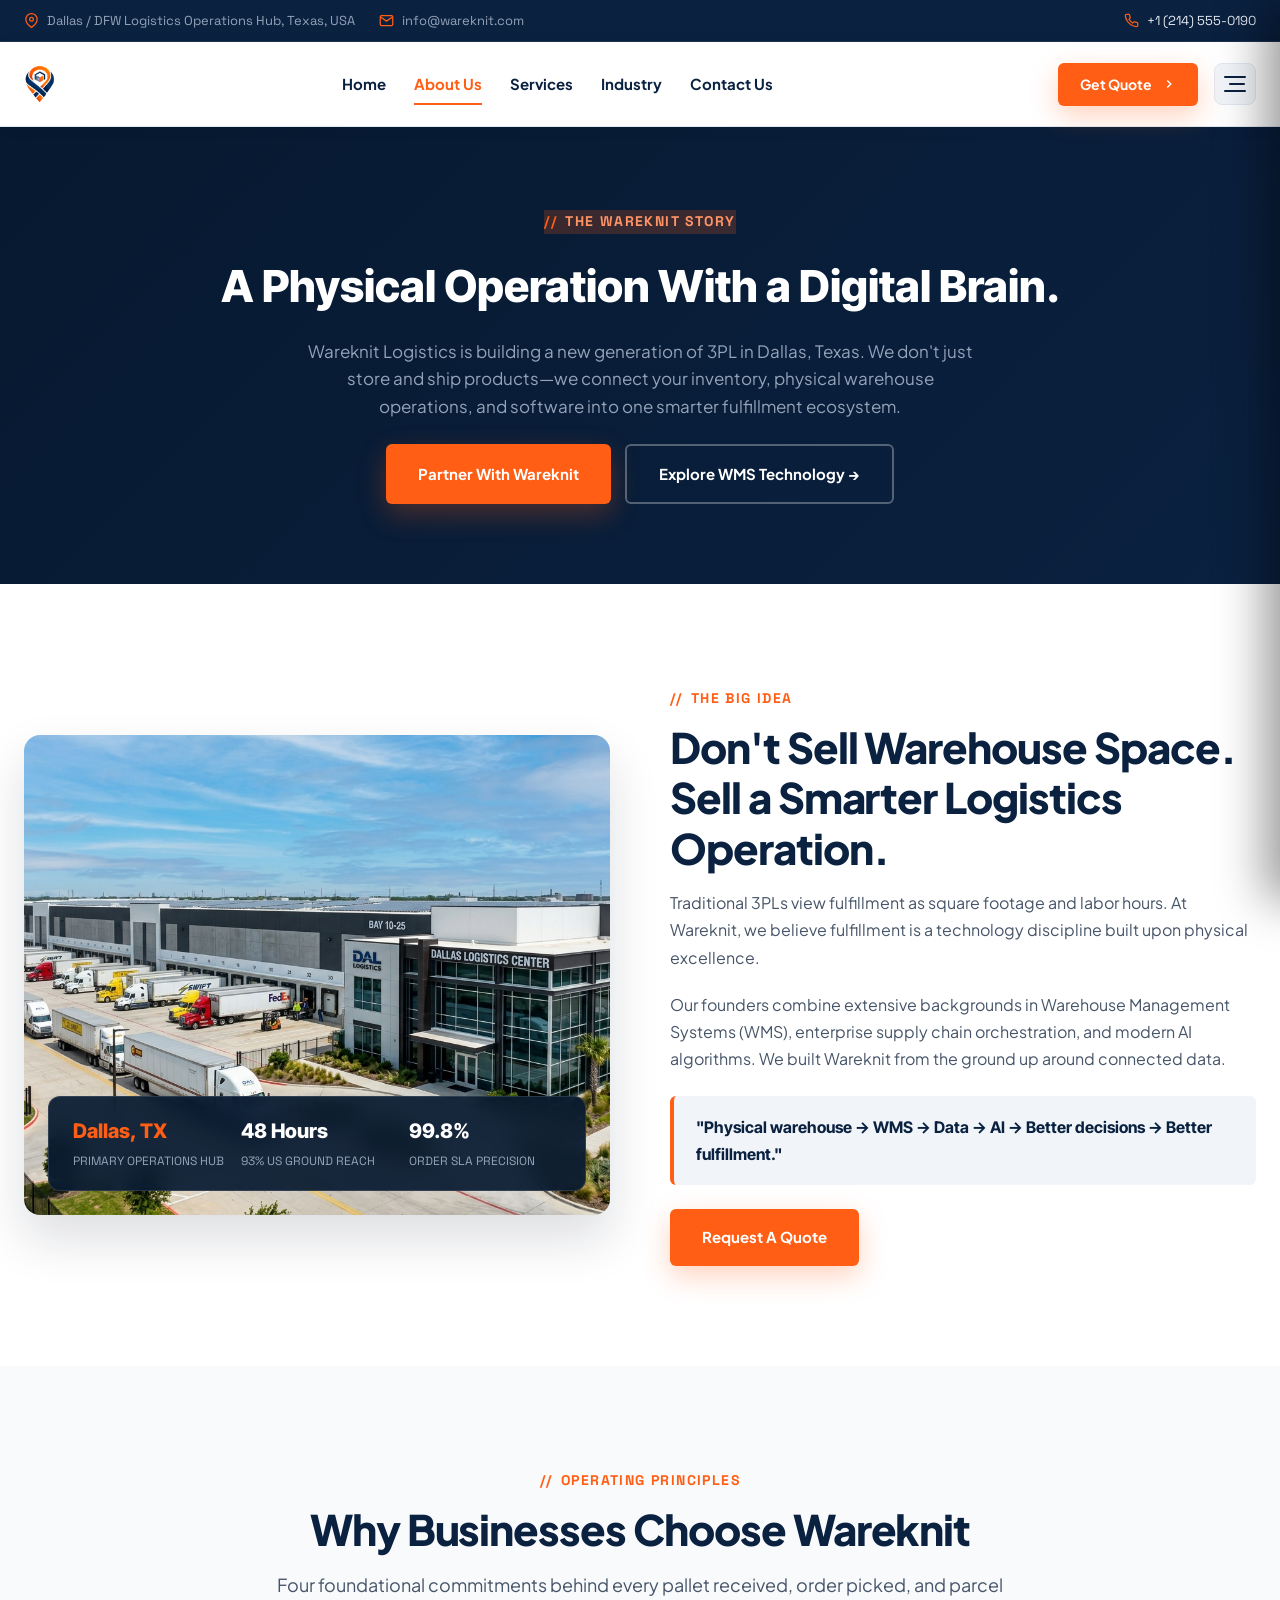
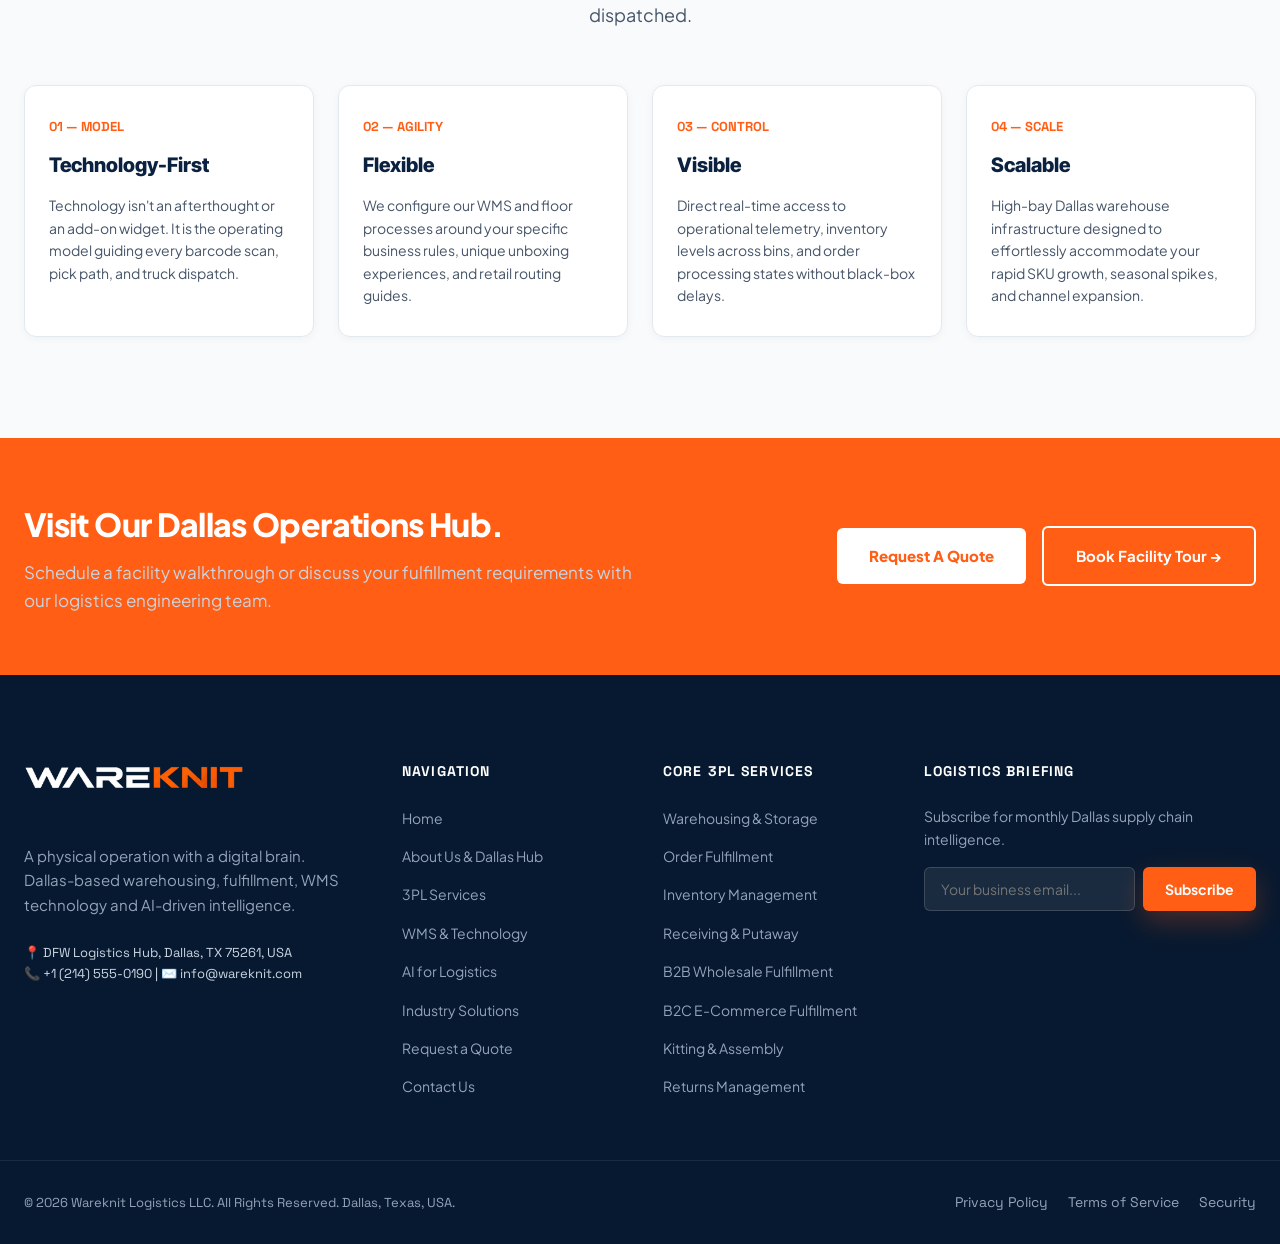
==== commit 575ce10d: "feat(brand): apply official Wareknit wordmark logo across headers, drawers, and footers" ====
--- a/about.html
+++ b/about.html
@@ -36,11 +36,7 @@
   <header class="site-header">
     <div class="container navbar">
       <a href="index.html" class="brand-logo" aria-label="Wareknit Logistics Home">
-        <img src="images/logo.png" alt="Wareknit Logistics Logo" class="brand-logo-img">
-        <div class="logo-text">
-          <span class="logo-title">WAREKNIT<span>.</span></span>
-          <span class="logo-subtitle">Logistics & Technology</span>
-        </div>
+        <img src="images/logo.png" alt="Wareknit Logistics" class="brand-logo-img">
       </a>
 
       <nav class="nav-menu" aria-label="Primary Navigation">
@@ -78,10 +74,9 @@
         <svg width="20" height="20" viewBox="0 0 24 24" fill="none" stroke="currentColor" stroke-width="2"><line x1="18" y1="6" x2="6" y2="18"></line><line x1="6" y1="6" x2="18" y2="18"></line></svg>
       </button>
       <div class="side-area-header">
-        <div class="brand-logo">
-          <img src="images/logo.png" alt="Wareknit Logo" class="brand-logo-img">
-          <div class="logo-text"><span class="logo-title">WAREKNIT<span>.</span></span></div>
-        </div>
+        <a href="index.html" class="brand-logo">
+          <img src="images/logo_white.png" alt="Wareknit Logistics" class="brand-logo-img">
+        </a>
         <p class="side-area-description">A physical operation with a digital brain. Dallas-based warehousing, fulfillment, WMS technology and AI-driven intelligence.</p>
       </div>
       <nav class="side-area-nav">
@@ -211,13 +206,9 @@
   <footer class="site-footer">
     <div class="container footer-grid">
       <div class="footer-brand">
-        <div class="brand-logo">
-          <img src="images/logo.png" alt="Wareknit Logo" class="brand-logo-img">
-          <div class="logo-text">
-            <span class="logo-title" style="color: #FFFFFF;">WAREKNIT<span>.</span></span>
-            <span class="logo-subtitle" style="color: var(--color-primary);">Logistics & Technology</span>
-          </div>
-        </div>
+        <a href="index.html" class="brand-logo" style="margin-bottom: 16px;">
+          <img src="images/logo_white.png" alt="Wareknit Logistics" class="brand-logo-footer-img">
+        </a>
         <p>A physical operation with a digital brain. Dallas-based warehousing, fulfillment, WMS technology and AI-driven intelligence.</p>
         <div style="font-family: var(--font-tech); font-size: 0.8125rem; color: #CBD5E1;">
           📍 DFW Logistics Hub, Dallas, TX 75261, USA<br>
--- a/css/style.css
+++ b/css/style.css
@@ -432,63 +432,32 @@
 }
 
 .brand-logo {
-  display: flex;
-  align-items: center;
-  gap: 12px;
+  display: inline-flex;
+  align-items: center;
   text-decoration: none;
+  line-height: 1;
 }
 
 .brand-logo-img {
-  height: 46px;
+  height: 38px;
   width: auto;
-  max-width: 48px;
+  max-width: 220px;
   object-fit: contain;
-  filter: drop-shadow(0 4px 10px rgba(255, 94, 20, 0.28));
   transition: transform 0.25s cubic-bezier(0.16, 1, 0.3, 1);
+  display: block;
 }
 
 .brand-logo:hover .brand-logo-img {
-  transform: scale(1.08) rotate(-2deg);
-}
-
-.logo-icon {
-  width: 44px;
-  height: 44px;
-  background: linear-gradient(135deg, var(--color-primary) 0%, #FF8000 100%);
-  border-radius: 8px;
-  display: flex;
-  align-items: center;
-  justify-content: center;
-  color: #FFFFFF;
-  box-shadow: 0 6px 16px rgba(255, 94, 20, 0.35);
-  flex-shrink: 0;
-}
-
-.logo-text {
-  display: flex;
-  flex-direction: column;
-}
-
-.logo-title {
-  font-size: 1.5rem;
-  font-weight: 800;
-  color: var(--color-secondary);
-  line-height: 1.1;
-  letter-spacing: -0.03em;
-  font-family: var(--font-heading);
-}
-
-.logo-title span {
-  color: var(--color-primary);
-}
-
-.logo-subtitle {
-  font-size: 0.6875rem;
-  font-family: var(--font-tech);
-  color: var(--color-text-muted);
-  letter-spacing: 0.12em;
-  text-transform: uppercase;
-  font-weight: 700;
+  transform: scale(1.03);
+}
+
+.brand-logo-footer-img {
+  height: 36px;
+  width: auto;
+  max-width: 220px;
+  object-fit: contain;
+  display: block;
+  margin-bottom: 14px;
 }
 
 /* Nav Menu */
@@ -4034,25 +4003,70 @@
    WAREKNIT TECH-ENABLED 3PL EXTENDED DESIGN SYSTEM & COMPONENTS
    ========================================================================== */
 
-/* Capabilities Strip */
+/* Capabilities Running Marquee Strip */
 .capabilities-bar {
   background: var(--color-secondary);
   border-top: 1px solid rgba(255, 255, 255, 0.08);
   border-bottom: 1px solid rgba(255, 255, 255, 0.08);
-  padding: 22px 0;
-  color: #FFFFFF;
-}
-
-.capabilities-list {
-  display: flex;
-  align-items: center;
-  justify-content: space-between;
-  flex-wrap: wrap;
-  gap: 20px;
+  padding: 16px 0;
+  color: #FFFFFF;
+  overflow: hidden;
+  position: relative;
+  width: 100%;
+}
+
+.capabilities-bar::before,
+.capabilities-bar::after {
+  content: '';
+  position: absolute;
+  top: 0;
+  bottom: 0;
+  width: 80px;
+  z-index: 2;
+  pointer-events: none;
+}
+
+.capabilities-bar::before {
+  left: 0;
+  background: linear-gradient(90deg, var(--color-secondary) 0%, rgba(10, 33, 64, 0) 100%);
+}
+
+.capabilities-bar::after {
+  right: 0;
+  background: linear-gradient(270deg, var(--color-secondary) 0%, rgba(10, 33, 64, 0) 100%);
+}
+
+.capabilities-ticker-track {
+  display: flex;
+  width: max-content;
+  user-select: none;
+}
+
+.capabilities-ticker-group {
+  display: flex;
+  align-items: center;
+  gap: 36px;
+  padding-right: 36px;
+  flex-shrink: 0;
+  animation: capabilitiesMarquee 26s linear infinite;
+  will-change: transform;
+}
+
+.capabilities-bar:hover .capabilities-ticker-group {
+  animation-play-state: paused;
+}
+
+@keyframes capabilitiesMarquee {
+  0% {
+    transform: translateX(0);
+  }
+  100% {
+    transform: translateX(-100%);
+  }
 }
 
 .capability-item {
-  display: flex;
+  display: inline-flex;
   align-items: center;
   gap: 12px;
   font-family: var(--font-heading);
@@ -4060,6 +4074,7 @@
   font-weight: 700;
   color: #FFFFFF;
   letter-spacing: 0.02em;
+  white-space: nowrap;
 }
 
 .capability-icon-dot {
@@ -4069,11 +4084,13 @@
   background: var(--color-primary);
   box-shadow: 0 0 10px var(--color-primary-glow);
   flex-shrink: 0;
+  display: inline-block;
 }
 
 .capability-divider {
-  color: rgba(255, 255, 255, 0.2);
-  font-size: 1.25rem;
+  color: rgba(255, 255, 255, 0.25);
+  font-size: 1.125rem;
+  display: inline-block;
 }
 
 /* 3 Pillars: PHYSICAL -> DIGITAL -> INTELLIGENCE */
@@ -4381,128 +4398,400 @@
   margin-left: auto;
 }
 
-/* AI Command & Intelligence Section UI */
-.ai-section-wrapper {
-  background: linear-gradient(180deg, #071930 0%, #0A2140 100%);
-  color: #FFFFFF;
+/* ==========================================================================
+   AI COMMAND & INTELLIGENCE FOR THE WAREHOUSE (MINIMALIST & CLEAN DESIGN)
+   ========================================================================== */
+.ai-section-clean-wrapper {
+  background: #F8FAFC;
+  color: #0F172A;
   position: relative;
+  border-top: 1px solid #E2E8F0;
+  border-bottom: 1px solid #E2E8F0;
+}
+
+/* Minimalist Telemetry Badges Strip */
+.ai-clean-telemetry-strip {
+  display: flex;
+  align-items: center;
+  justify-content: center;
+  gap: 12px;
+  flex-wrap: wrap;
+  margin: 24px 0 36px;
+}
+
+.ai-clean-telemetry-pill {
+  background: #FFFFFF;
+  border: 1px solid #E2E8F0;
+  color: #334155;
+  padding: 8px 16px;
+  border-radius: 9999px;
+  font-family: var(--font-tech);
+  font-size: 0.8125rem;
+  font-weight: 600;
+  display: inline-flex;
+  align-items: center;
+  gap: 8px;
+  box-shadow: 0 1px 3px rgba(0, 0, 0, 0.04);
+  transition: all 0.2s ease;
+}
+
+.ai-clean-telemetry-pill:hover {
+  border-color: #CBD5E1;
+  transform: translateY(-1px);
+  box-shadow: 0 4px 10px rgba(0, 0, 0, 0.06);
+}
+
+/* Split Workbench Stage */
+.ai-clean-stage {
+  display: grid;
+  grid-template-columns: 1fr 1.2fr;
+  gap: 28px;
+  align-items: stretch;
+}
+
+/* Left Column: Clean Capability Navigator */
+.ai-clean-navigator-card {
+  background: #FFFFFF;
+  border: 1px solid #E2E8F0;
+  border-radius: 16px;
+  padding: 28px 24px;
+  display: flex;
+  flex-direction: column;
+  justify-content: space-between;
+  box-shadow: 0 4px 20px rgba(15, 23, 42, 0.03);
+}
+
+.ai-clean-nav-header {
+  margin-bottom: 20px;
+}
+
+.ai-clean-nav-title {
+  font-family: var(--font-heading);
+  font-size: 1.1875rem;
+  font-weight: 800;
+  color: #0F172A;
+  margin-bottom: 4px;
+  display: flex;
+  align-items: center;
+  gap: 8px;
+}
+
+.ai-clean-nav-subtitle {
+  font-size: 0.8125rem;
+  color: #64748B;
+  margin: 0;
+  line-height: 1.5;
+}
+
+.ai-clean-nav-list {
+  display: flex;
+  flex-direction: column;
+  gap: 10px;
+  margin-bottom: 24px;
+}
+
+.ai-clean-nav-item {
+  background: #F8FAFC;
+  border: 1px solid #E2E8F0;
+  border-radius: 12px;
+  padding: 14px 16px;
+  cursor: pointer;
+  transition: all 0.2s ease;
+  display: flex;
+  align-items: flex-start;
+  gap: 12px;
+  text-align: left;
+  width: 100%;
+}
+
+.ai-clean-nav-item:hover {
+  background: #F1F5F9;
+  border-color: #CBD5E1;
+  transform: translateX(3px);
+}
+
+.ai-clean-nav-item.active {
+  background: #FFF7ED;
+  border-color: #FFEDD5;
+  border-left: 4px solid var(--color-primary);
+  box-shadow: 0 2px 8px rgba(255, 94, 20, 0.08);
+}
+
+.ai-clean-item-num {
+  font-family: var(--font-tech);
+  font-size: 0.75rem;
+  font-weight: 800;
+  color: var(--color-primary);
+  background: #FFFFFF;
+  border: 1px solid #FED7AA;
+  border-radius: 6px;
+  padding: 2px 6px;
+  flex-shrink: 0;
+  margin-top: 2px;
+}
+
+.ai-clean-item-body strong {
+  display: block;
+  font-family: var(--font-heading);
+  font-size: 0.9375rem;
+  font-weight: 700;
+  color: #0F172A;
+  margin-bottom: 2px;
+}
+
+.ai-clean-item-body p {
+  font-size: 0.78125rem;
+  color: #64748B;
+  margin: 0;
+  line-height: 1.4;
+}
+
+.ai-clean-nav-footer {
+  background: #F8FAFC;
+  border: 1px solid #E2E8F0;
+  border-radius: 10px;
+  padding: 12px 14px;
+  display: flex;
+  align-items: center;
+  justify-content: space-between;
+  font-size: 0.75rem;
+  color: #64748B;
+  font-family: var(--font-tech);
+}
+
+.ai-clean-status-dot {
+  width: 8px;
+  height: 8px;
+  border-radius: 50%;
+  background: #10B981;
+  display: inline-block;
+  margin-right: 6px;
+  box-shadow: 0 0 6px rgba(16, 185, 129, 0.5);
+}
+
+/* Right Column: Clean WAREKNIT AI ASSISTANT Card */
+.ai-clean-copilot-card {
+  background: #FFFFFF;
+  border: 1px solid #E2E8F0;
+  border-radius: 16px;
+  display: flex;
+  flex-direction: column;
   overflow: hidden;
-}
-
-.ai-console-card {
-  background: #051426;
-  border: 1px solid rgba(56, 189, 248, 0.2);
-  border-radius: 16px;
-  box-shadow: 0 20px 50px rgba(0, 0, 0, 0.5), 0 0 40px rgba(56, 189, 248, 0.08);
-  padding: 30px;
-  position: relative;
-}
-
-.ai-header-bar {
+  box-shadow: 0 10px 30px rgba(15, 23, 42, 0.05);
+}
+
+.ai-clean-card-header {
+  background: #FAFAFA;
+  padding: 16px 20px;
   display: flex;
   align-items: center;
   justify-content: space-between;
-  margin-bottom: 24px;
-  padding-bottom: 16px;
-  border-bottom: 1px solid rgba(255, 255, 255, 0.08);
-  flex-wrap: wrap;
+  border-bottom: 1px solid #E2E8F0;
+}
+
+.ai-clean-avatar-box {
+  display: flex;
+  align-items: center;
   gap: 12px;
 }
 
-.ai-bot-ident {
-  display: flex;
-  align-items: center;
-  gap: 14px;
-}
-
-.ai-bot-avatar {
-  width: 44px;
-  height: 44px;
-  border-radius: 12px;
-  background: linear-gradient(135deg, #FF5E14 0%, #FF8800 100%);
+.ai-clean-avatar-icon {
+  width: 36px;
+  height: 36px;
+  border-radius: 10px;
+  background: #FFF5EE;
+  border: 1px solid #FED7AA;
+  color: var(--color-primary);
   display: flex;
   align-items: center;
   justify-content: center;
-  box-shadow: 0 4px 15px rgba(255, 94, 20, 0.4);
-}
-
-.ai-greeting-box {
-  background: rgba(255, 255, 255, 0.04);
-  border: 1px solid rgba(255, 255, 255, 0.08);
-  border-radius: 12px;
-  padding: 16px 20px;
-  margin-bottom: 22px;
-}
-
-.ai-greeting-title {
+  font-weight: 800;
+  flex-shrink: 0;
+}
+
+.ai-clean-avatar-title {
   font-family: var(--font-heading);
-  font-size: 1.125rem;
+  font-size: 1rem;
+  font-weight: 800;
+  color: #0F172A;
+  letter-spacing: 0.01em;
+}
+
+.ai-clean-avatar-sub {
+  font-family: var(--font-tech);
+  font-size: 0.6875rem;
+  color: #64748B;
+}
+
+.ai-clean-live-chip {
+  display: inline-flex;
+  align-items: center;
+  gap: 6px;
+  background: #ECFDF5;
+  border: 1px solid #A7F3D0;
+  color: #059669;
+  font-family: var(--font-tech);
+  font-size: 0.6875rem;
   font-weight: 700;
-  color: #FFFFFF;
-  margin-bottom: 4px;
-}
-
-.ai-insights-container {
+  padding: 4px 10px;
+  border-radius: 9999px;
+}
+
+.ai-clean-stream-body {
+  padding: 20px;
   display: flex;
   flex-direction: column;
   gap: 12px;
-  margin-bottom: 24px;
-}
-
-.ai-insight-row {
-  display: flex;
-  align-items: center;
-  gap: 14px;
-  padding: 14px 18px;
+  flex-grow: 1;
+  max-height: 340px;
+  overflow-y: auto;
+}
+
+.ai-clean-alert-item {
   border-radius: 10px;
+  padding: 14px 16px;
+  display: flex;
+  gap: 12px;
+  align-items: flex-start;
+  transition: all 0.2s ease;
+}
+
+.ai-clean-alert-item.info {
+  background: #F0F9FF;
+  border: 1px solid #BAE6FD;
+  color: #0369A1;
+}
+
+.ai-clean-alert-item.warning {
+  background: #FFFBEB;
+  border: 1px solid #FDE68A;
+  color: #92400E;
+}
+
+.ai-clean-alert-item.danger {
+  background: #FEF2F2;
+  border: 1px solid #FECACA;
+  color: #991B1B;
+}
+
+.ai-clean-alert-item.success {
+  background: #F0FDF4;
+  border: 1px solid #BBF7D0;
+  color: #166534;
+}
+
+.ai-clean-alert-icon {
+  width: 24px;
+  height: 24px;
+  border-radius: 6px;
+  background: #FFFFFF;
+  display: flex;
+  align-items: center;
+  justify-content: center;
+  font-size: 0.75rem;
+  font-weight: 800;
+  flex-shrink: 0;
+  box-shadow: 0 1px 2px rgba(0,0,0,0.05);
+}
+
+.ai-clean-alert-content strong {
+  display: block;
+  font-family: var(--font-heading);
   font-size: 0.875rem;
-  line-height: 1.5;
-  transition: transform 0.2s;
-}
-
-.ai-insight-row:hover {
-  transform: translateX(4px);
-}
-
-.ai-insight-row.warning {
-  background: rgba(245, 158, 11, 0.1);
-  border: 1px solid rgba(245, 158, 11, 0.25);
-  color: #FDE68A;
-}
-
-.ai-insight-row.success {
-  background: rgba(16, 185, 129, 0.1);
-  border: 1px solid rgba(16, 185, 129, 0.25);
-  color: #A7F3D0;
-}
-
-.ai-insight-row.info {
-  background: rgba(56, 189, 248, 0.1);
-  border: 1px solid rgba(56, 189, 248, 0.25);
-  color: #BAE6FD;
-}
-
-.ai-query-simulator {
-  background: rgba(0, 0, 0, 0.4);
-  border: 1px solid rgba(255, 255, 255, 0.12);
-  border-radius: 12px;
-  padding: 8px 12px;
+  font-weight: 700;
+  margin-bottom: 2px;
+}
+
+.ai-clean-alert-content p {
+  font-size: 0.8125rem;
+  line-height: 1.45;
+  margin: 0;
+  color: #475569;
+}
+
+.ai-clean-action-btn {
+  display: inline-flex;
+  align-items: center;
+  gap: 6px;
+  background: #FFFFFF;
+  border: 1px solid rgba(0, 0, 0, 0.12);
+  color: #0F172A;
+  padding: 5px 12px;
+  border-radius: 6px;
+  font-family: var(--font-tech);
+  font-size: 0.75rem;
+  font-weight: 700;
+  cursor: pointer;
+  margin-top: 8px;
+  box-shadow: 0 1px 2px rgba(0,0,0,0.04);
+  transition: all 0.2s ease;
+}
+
+.ai-clean-action-btn:hover {
+  background: var(--color-primary);
+  border-color: var(--color-primary);
+  color: #FFFFFF;
+  transform: translateY(-1px);
+}
+
+/* Prompt Pills & Clean Input Bar */
+.ai-clean-pills-row {
+  padding: 0 20px 12px;
+  display: flex;
+  align-items: center;
+  gap: 8px;
+  flex-wrap: wrap;
+}
+
+.ai-clean-pill-btn {
+  background: #F8FAFC;
+  border: 1px solid #E2E8F0;
+  color: #475569;
+  padding: 6px 12px;
+  border-radius: 6px;
+  font-family: var(--font-tech);
+  font-size: 0.75rem;
+  font-weight: 600;
+  cursor: pointer;
+  transition: all 0.2s ease;
+  display: inline-flex;
+  align-items: center;
+  gap: 4px;
+}
+
+.ai-clean-pill-btn:hover {
+  background: #FFF7ED;
+  border-color: #FED7AA;
+  color: var(--color-primary);
+}
+
+.ai-clean-input-form {
+  background: #FAFAFA;
+  padding: 12px 18px;
+  border-top: 1px solid #E2E8F0;
   display: flex;
   align-items: center;
   gap: 10px;
 }
 
-.ai-query-input {
-  background: transparent;
-  border: none;
+.ai-clean-input-field {
+  background: #FFFFFF;
+  border: 1px solid #CBD5E1;
+  border-radius: 8px;
+  padding: 8px 14px;
+  font-family: var(--font-main);
+  font-size: 0.8125rem;
+  color: #0F172A;
   outline: none;
-  color: #FFFFFF;
-  font-family: var(--font-main);
-  font-size: 0.875rem;
   flex-grow: 1;
-}
-
-.ai-query-btn {
+  transition: border-color 0.2s;
+}
+
+.ai-clean-input-field:focus {
+  border-color: var(--color-primary);
+}
+
+.ai-clean-send-btn {
   background: var(--color-primary);
   border: none;
   color: #FFFFFF;
@@ -4515,61 +4804,72 @@
   display: flex;
   align-items: center;
   gap: 6px;
-  transition: all 0.2s;
-}
-
-.ai-query-btn:hover {
-  background: var(--color-primary-hover);
-}
-
-.ai-pillars-grid {
+  transition: all 0.2s ease;
+}
+
+.ai-clean-send-btn:hover {
+  background: #E64E07;
+  transform: translateY(-1px);
+}
+
+/* Bottom 3 Clean Minimalist Feature Cards */
+.ai-clean-feature-grid {
   display: grid;
   grid-template-columns: repeat(3, 1fr);
   gap: 24px;
   margin-top: 36px;
 }
 
-.ai-pillar-box {
-  background: rgba(255, 255, 255, 0.03);
-  border: 1px solid rgba(255, 255, 255, 0.08);
-  border-radius: 12px;
+.ai-clean-feature-card {
+  background: #FFFFFF;
+  border: 1px solid #E2E8F0;
+  border-radius: 14px;
   padding: 24px;
-  transition: all 0.3s;
-}
-
-.ai-pillar-box:hover {
-  background: rgba(255, 255, 255, 0.06);
-  border-color: var(--color-primary);
-  transform: translateY(-4px);
-}
-
-.ai-status-pill {
-  display: inline-block;
-  padding: 3px 10px;
-  border-radius: 99px;
-  font-family: var(--font-tech);
-  font-size: 0.6875rem;
-  font-weight: 800;
-  text-transform: uppercase;
-  margin-bottom: 12px;
-}
-
-.ai-status-pill.now {
-  background: rgba(16, 185, 129, 0.15);
-  color: #34D399;
-  border: 1px solid rgba(16, 185, 129, 0.3);
-}
-
-.ai-status-pill.soon {
-  background: rgba(245, 158, 11, 0.15);
-  color: #FBBF24;
-  border: 1px solid rgba(245, 158, 11, 0.3);
-}
-
-.ai-status-pill.roadmap {
-  background: rgba(56, 189, 248, 0.15);
-  color: #38BDF8;
-  border: 1px solid rgba(56, 189, 248, 0.3);
+  box-shadow: 0 2px 10px rgba(15, 23, 42, 0.02);
+  transition: all 0.25s ease;
+}
+
+.ai-clean-feature-card:hover {
+  border-color: #CBD5E1;
+  transform: translateY(-3px);
+  box-shadow: 0 8px 24px rgba(15, 23, 42, 0.06);
+}
+
+.ai-clean-icon-pill {
+  width: 38px;
+  height: 38px;
+  border-radius: 10px;
+  background: #FFF5EE;
+  border: 1px solid #FED7AA;
+  color: var(--color-primary);
+  display: flex;
+  align-items: center;
+  justify-content: center;
+  margin-bottom: 16px;
+}
+
+.ai-clean-feature-card h4 {
+  font-family: var(--font-heading);
+  font-size: 1.0625rem;
+  font-weight: 800;
+  color: #0F172A;
+  margin-bottom: 8px;
+}
+
+.ai-clean-feature-card p {
+  font-size: 0.875rem;
+  color: #64748B;
+  line-height: 1.55;
+  margin: 0;
+}
+
+@media (max-width: 992px) {
+  .ai-clean-stage {
+    grid-template-columns: 1fr;
+  }
+  .ai-clean-feature-grid {
+    grid-template-columns: 1fr;
+  }
 }
 
 /* 6-Step Connected Flow (RECEIVE -> STORE -> MANAGE -> FULFILL -> SHIP -> ANALYZE) */
@@ -4773,54 +5073,255 @@
   line-height: 1.6;
 }
 
-/* Future-Ready Roadmap Flow */
-.roadmap-timeline-box {
-  background: #0A2140;
+/* ==========================================================================
+   11. "BUILT FOR TODAY'S LOGISTICS. DESIGNED FOR WHAT'S NEXT." (MODERN CARD STYLE)
+   ========================================================================== */
+.logistics-card-section {
+  background: #F8FAFC;
+  border-top: 1px solid #E2E8F0;
+  border-bottom: 1px solid #E2E8F0;
+  position: relative;
+}
+
+.logistics-cards-grid {
+  display: grid;
+  grid-template-columns: repeat(2, 1fr);
+  gap: 24px;
+  margin-top: 36px;
+}
+
+.logistics-feature-card {
+  background: #FFFFFF;
+  border: 1px solid #E2E8F0;
   border-radius: 16px;
-  padding: 40px 30px;
-  margin-top: 36px;
-  color: #FFFFFF;
-}
-
-.roadmap-flow-chain {
-  display: grid;
-  grid-template-columns: repeat(5, 1fr);
-  gap: 16px;
+  padding: 32px 28px;
+  display: flex;
+  flex-direction: column;
+  justify-content: space-between;
+  box-shadow: 0 4px 20px rgba(15, 23, 42, 0.03);
+  transition: all 0.3s cubic-bezier(0.16, 1, 0.3, 1);
   position: relative;
-  align-items: center;
-}
-
-.roadmap-step-box {
-  background: rgba(255, 255, 255, 0.05);
-  border: 1px solid rgba(255, 255, 255, 0.1);
-  border-radius: 10px;
-  padding: 20px 16px;
-  text-align: center;
-  transition: all 0.2s;
-}
-
-.roadmap-step-box:hover {
-  border-color: var(--color-primary);
-  background: rgba(255, 255, 255, 0.08);
-}
-
-.roadmap-step-box.current {
-  border-color: var(--color-primary);
-  background: rgba(255, 94, 20, 0.12);
-}
-
-.roadmap-step-box h5 {
+  overflow: hidden;
+}
+
+.logistics-feature-card::before {
+  content: '';
+  position: absolute;
+  top: 0;
+  left: 0;
+  right: 0;
+  height: 4px;
+  background: transparent;
+  transition: background 0.3s ease;
+}
+
+.logistics-feature-card:hover {
+  border-color: #CBD5E1;
+  transform: translateY(-5px);
+  box-shadow: 0 16px 36px rgba(15, 23, 42, 0.08);
+}
+
+.logistics-feature-card.primary-accent:hover::before {
+  background: var(--color-primary);
+}
+
+.logistics-feature-card.cyan-accent:hover::before {
+  background: #0284C7;
+}
+
+.logistics-feature-card.green-accent:hover::before {
+  background: #059669;
+}
+
+.logistics-feature-card.purple-accent:hover::before {
+  background: #8B5CF6;
+}
+
+/* Card Header */
+.logistics-card-top {
+  display: flex;
+  align-items: center;
+  justify-content: space-between;
+  margin-bottom: 20px;
+}
+
+.logistics-card-icon-wrap {
+  width: 44px;
+  height: 44px;
+  border-radius: 12px;
+  background: #FFF5EE;
+  border: 1px solid #FED7AA;
+  color: var(--color-primary);
+  display: flex;
+  align-items: center;
+  justify-content: center;
+}
+
+.logistics-feature-card.cyan-accent .logistics-card-icon-wrap {
+  background: #F0F9FF;
+  border-color: #BAE6FD;
+  color: #0284C7;
+}
+
+.logistics-feature-card.green-accent .logistics-card-icon-wrap {
+  background: #ECFDF5;
+  border-color: #A7F3D0;
+  color: #059669;
+}
+
+.logistics-feature-card.purple-accent .logistics-card-icon-wrap {
+  background: #F5F3FF;
+  border-color: #DDD6FE;
+  color: #7C3AED;
+}
+
+.logistics-card-badge-group {
+  display: flex;
+  align-items: center;
+  gap: 8px;
+}
+
+.logistics-phase-tag {
+  font-family: var(--font-tech);
+  font-size: 0.6875rem;
+  font-weight: 800;
+  color: #94A3B8;
+  letter-spacing: 0.05em;
+}
+
+.logistics-status-chip {
+  font-family: var(--font-tech);
+  font-size: 0.6875rem;
+  font-weight: 700;
+  padding: 4px 10px;
+  border-radius: 9999px;
+  display: inline-flex;
+  align-items: center;
+  gap: 4px;
+}
+
+.logistics-status-chip.active {
+  background: #ECFDF5;
+  border: 1px solid #A7F3D0;
+  color: #059669;
+}
+
+.logistics-status-chip.rollout {
+  background: #F0F9FF;
+  border: 1px solid #BAE6FD;
+  color: #0284C7;
+}
+
+.logistics-status-chip.roadmap {
+  background: #FFF7ED;
+  border: 1px solid #FED7AA;
+  color: #EA580C;
+}
+
+/* Card Body */
+.logistics-card-title {
   font-family: var(--font-heading);
-  font-size: 1rem;
-  font-weight: 800;
-  margin-bottom: 6px;
-  color: #FFFFFF;
-}
-
-.roadmap-step-box p {
+  font-size: 1.3125rem;
+  font-weight: 800;
+  color: #0F172A;
+  margin-bottom: 10px;
+  line-height: 1.3;
+}
+
+.logistics-card-desc {
+  font-size: 0.90625rem;
+  color: #64748B;
+  line-height: 1.6;
+  margin-bottom: 20px;
+}
+
+/* Feature Pills Row */
+.logistics-card-pills-row {
+  display: flex;
+  flex-wrap: wrap;
+  gap: 8px;
+  margin-bottom: 24px;
+}
+
+.logistics-feature-pill {
+  background: #F8FAFC;
+  border: 1px solid #E2E8F0;
+  color: #334155;
+  font-family: var(--font-tech);
+  font-size: 0.75rem;
+  font-weight: 600;
+  padding: 5px 12px;
+  border-radius: 6px;
+  display: inline-flex;
+  align-items: center;
+  gap: 6px;
+}
+
+/* Card Footer Metric */
+.logistics-card-footer {
+  border-top: 1px solid #F1F5F9;
+  padding-top: 16px;
+  display: flex;
+  align-items: center;
+  justify-content: space-between;
+}
+
+.logistics-card-kpi {
+  font-family: var(--font-heading);
+  font-size: 1.125rem;
+  font-weight: 800;
+  color: #0F172A;
+}
+
+.logistics-card-kpi-label {
+  font-family: var(--font-tech);
   font-size: 0.75rem;
   color: #94A3B8;
-  line-height: 1.4;
+  text-transform: uppercase;
+}
+
+/* Bottom Stats Ticker Strip */
+.logistics-bottom-banner {
+  background: #FFFFFF;
+  border: 1px solid #E2E8F0;
+  border-radius: 14px;
+  padding: 20px 28px;
+  margin-top: 28px;
+  display: grid;
+  grid-template-columns: repeat(4, 1fr);
+  gap: 20px;
+  text-align: center;
+  box-shadow: 0 2px 8px rgba(15, 23, 42, 0.02);
+}
+
+.logistics-bottom-stat .num {
+  font-family: var(--font-heading);
+  font-size: 1.375rem;
+  font-weight: 800;
+  color: var(--color-primary);
+}
+
+.logistics-bottom-stat .label {
+  font-family: var(--font-tech);
+  font-size: 0.75rem;
+  color: #64748B;
+  text-transform: uppercase;
+  font-weight: 700;
+}
+
+@media (max-width: 992px) {
+  .logistics-cards-grid {
+    grid-template-columns: 1fr;
+  }
+  .logistics-bottom-banner {
+    grid-template-columns: repeat(2, 1fr);
+  }
+}
+
+@media (max-width: 576px) {
+  .logistics-bottom-banner {
+    grid-template-columns: 1fr;
+  }
 }
 
 /* Quote Form 4-Part Layout */
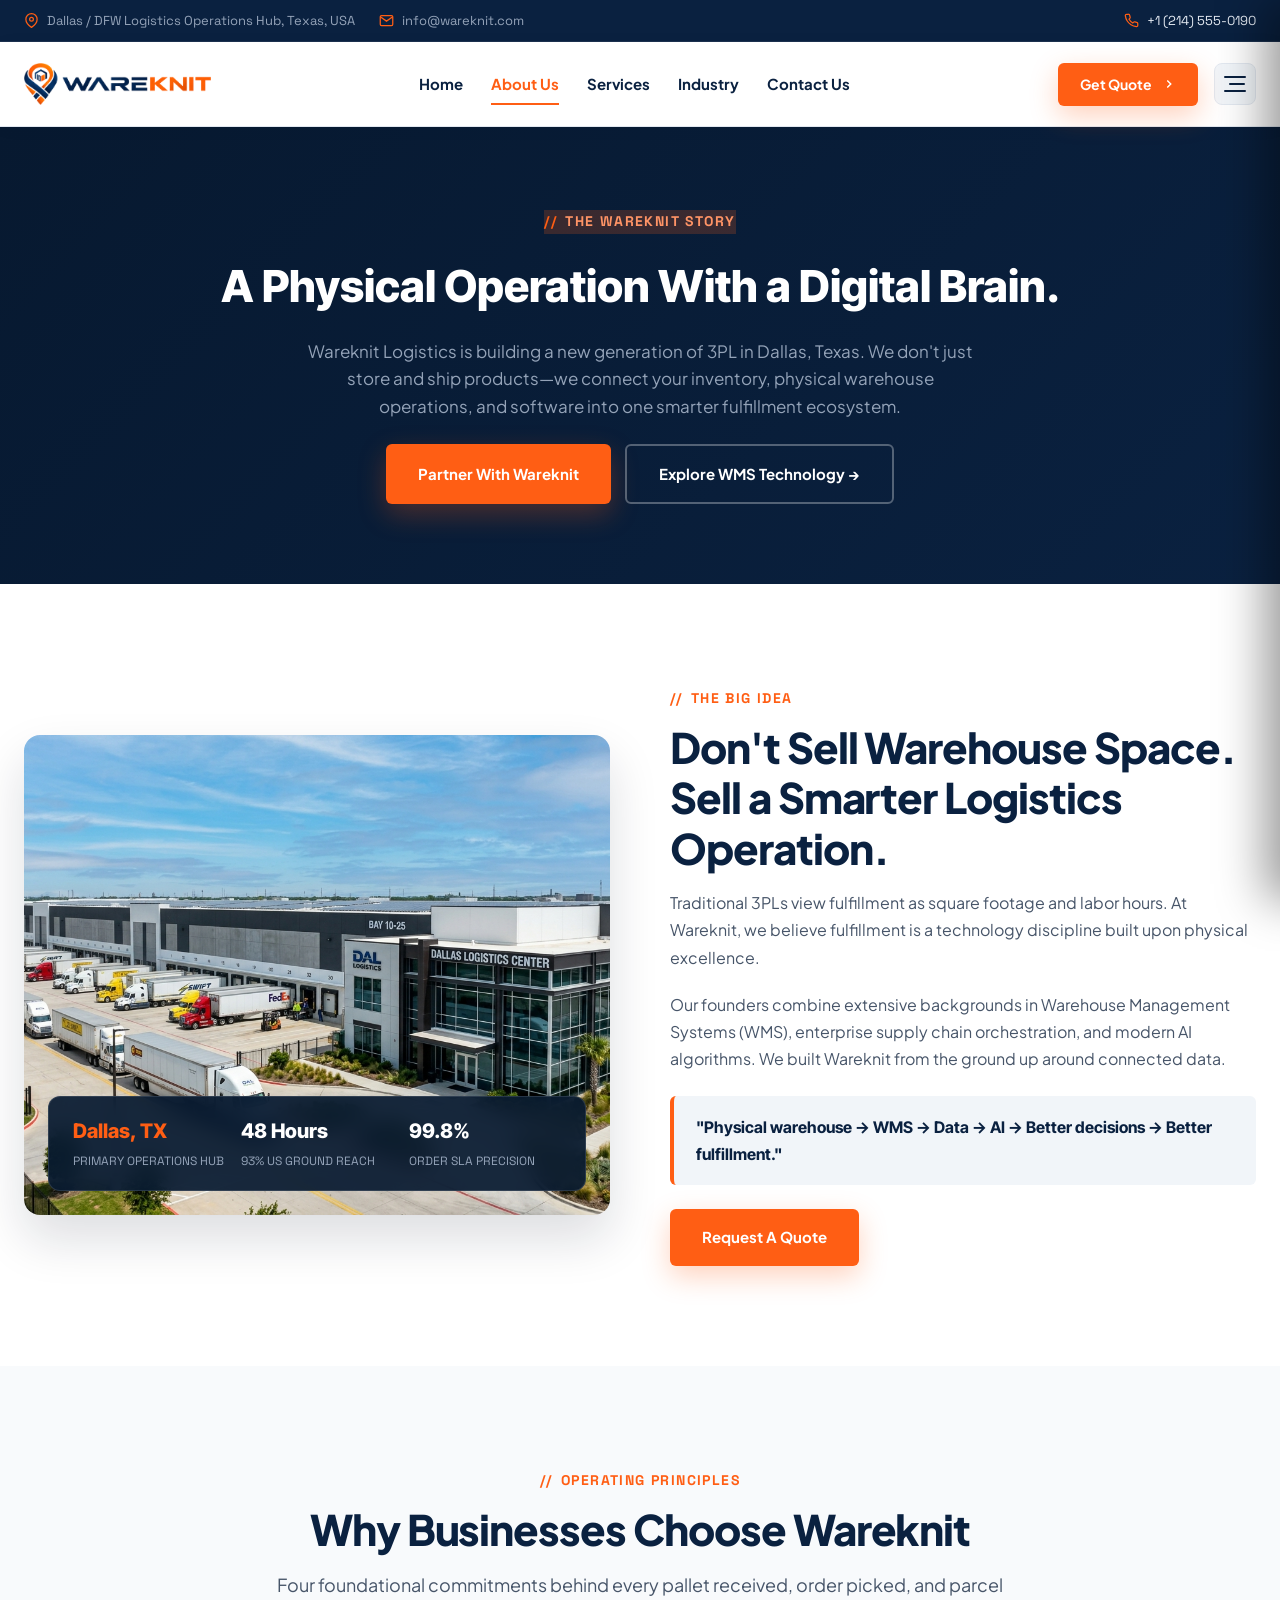
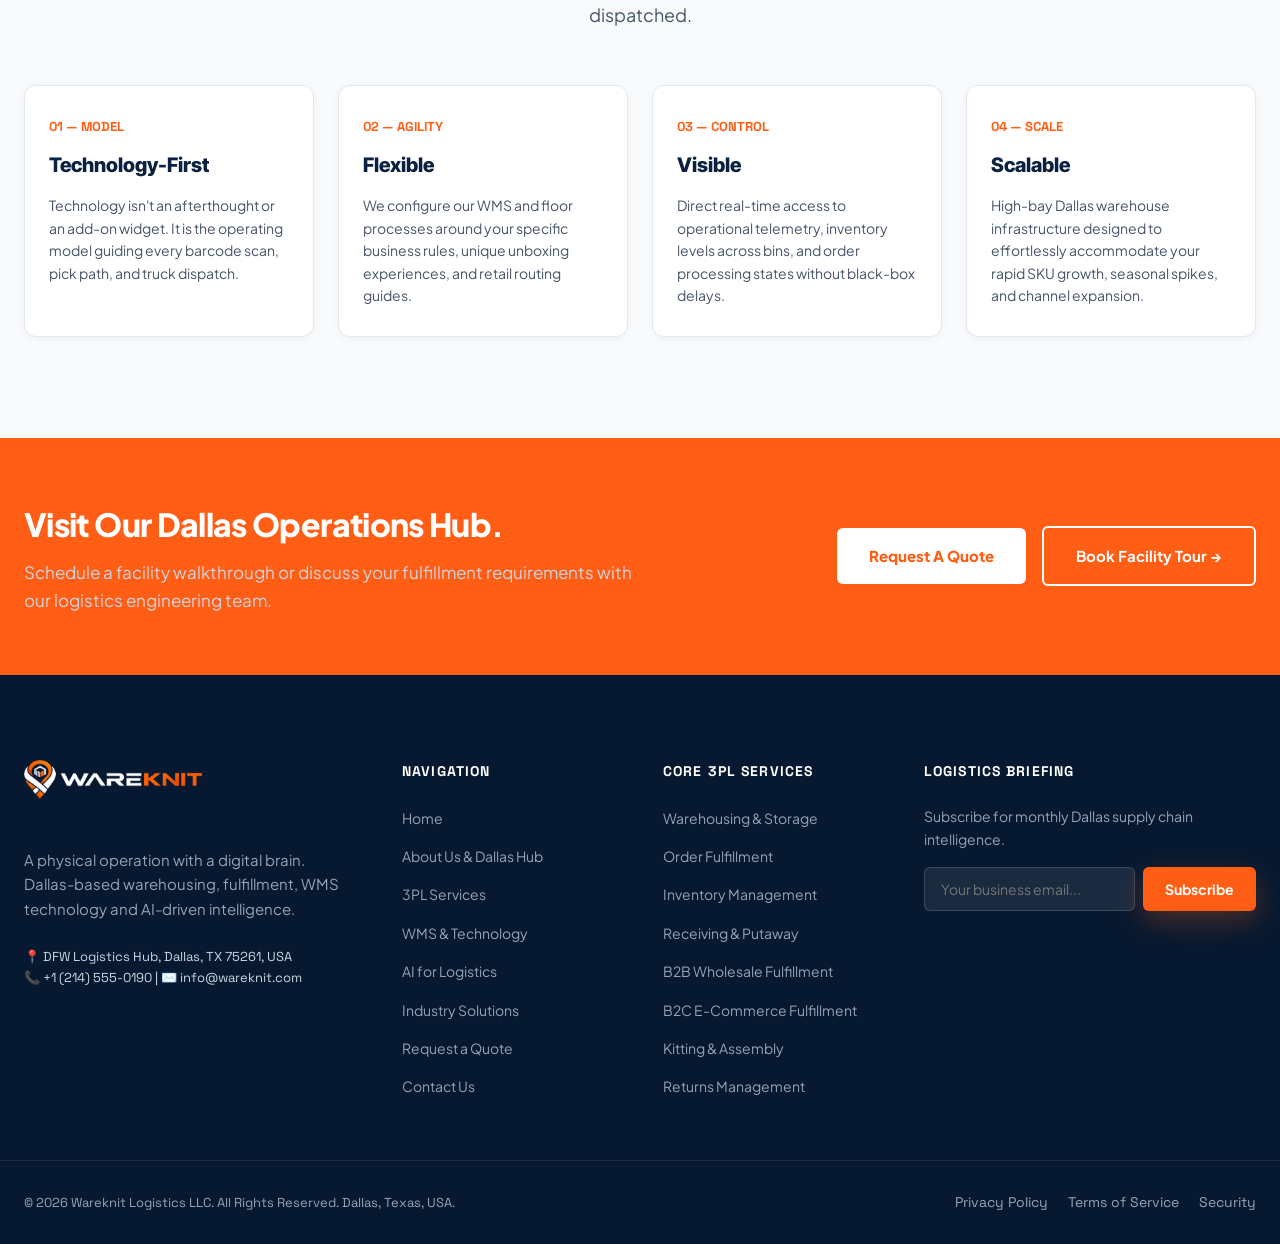
==== commit 9eb49420: "feat(brand): update full brand logo with location-box icon mark and favicon" ====
--- a/about.html
+++ b/about.html
@@ -6,7 +6,7 @@
   <title>About Us & Dallas Facility | Wareknit Logistics — Tech-Enabled 3PL</title>
   <meta name="description" content="Discover the Wareknit story: a technology-enabled 3PL in Dallas, Texas combining physical warehouse operations with modern WMS software and AI intelligence.">
   <link rel="stylesheet" href="css/style.css">
-  <link rel="icon" type="image/svg+xml" href="data:image/svg+xml,<svg xmlns='http://www.w3.org/2000/svg' viewBox='0 0 24 24' fill='%23FF5E14'><path d='M20 7l-8-4-8 4 8 4 8-4zm0 6l-8 4-8-4m16 4l-8 4-8-4'/></svg>">
+  <link rel="icon" type="image/png" href="images/favicon.png">
 </head>
 <body>
 
--- a/css/style.css
+++ b/css/style.css
@@ -439,9 +439,9 @@
 }
 
 .brand-logo-img {
-  height: 38px;
+  height: 42px;
   width: auto;
-  max-width: 220px;
+  max-width: 240px;
   object-fit: contain;
   transition: transform 0.25s cubic-bezier(0.16, 1, 0.3, 1);
   display: block;
@@ -452,9 +452,9 @@
 }
 
 .brand-logo-footer-img {
-  height: 36px;
+  height: 40px;
   width: auto;
-  max-width: 220px;
+  max-width: 240px;
   object-fit: contain;
   display: block;
   margin-bottom: 14px;
@@ -1923,6 +1923,8 @@
 }
 
 @media (max-width: 576px) {
+  .brand-logo-img { height: 34px; max-width: 190px; }
+  .brand-logo-footer-img { height: 34px; max-width: 190px; }
   .brand-logo .logo-subtitle { display: none; }
   .brand-logo .logo-title { font-size: 1.25rem; }
   .logo-icon { width: 36px; height: 36px; }
